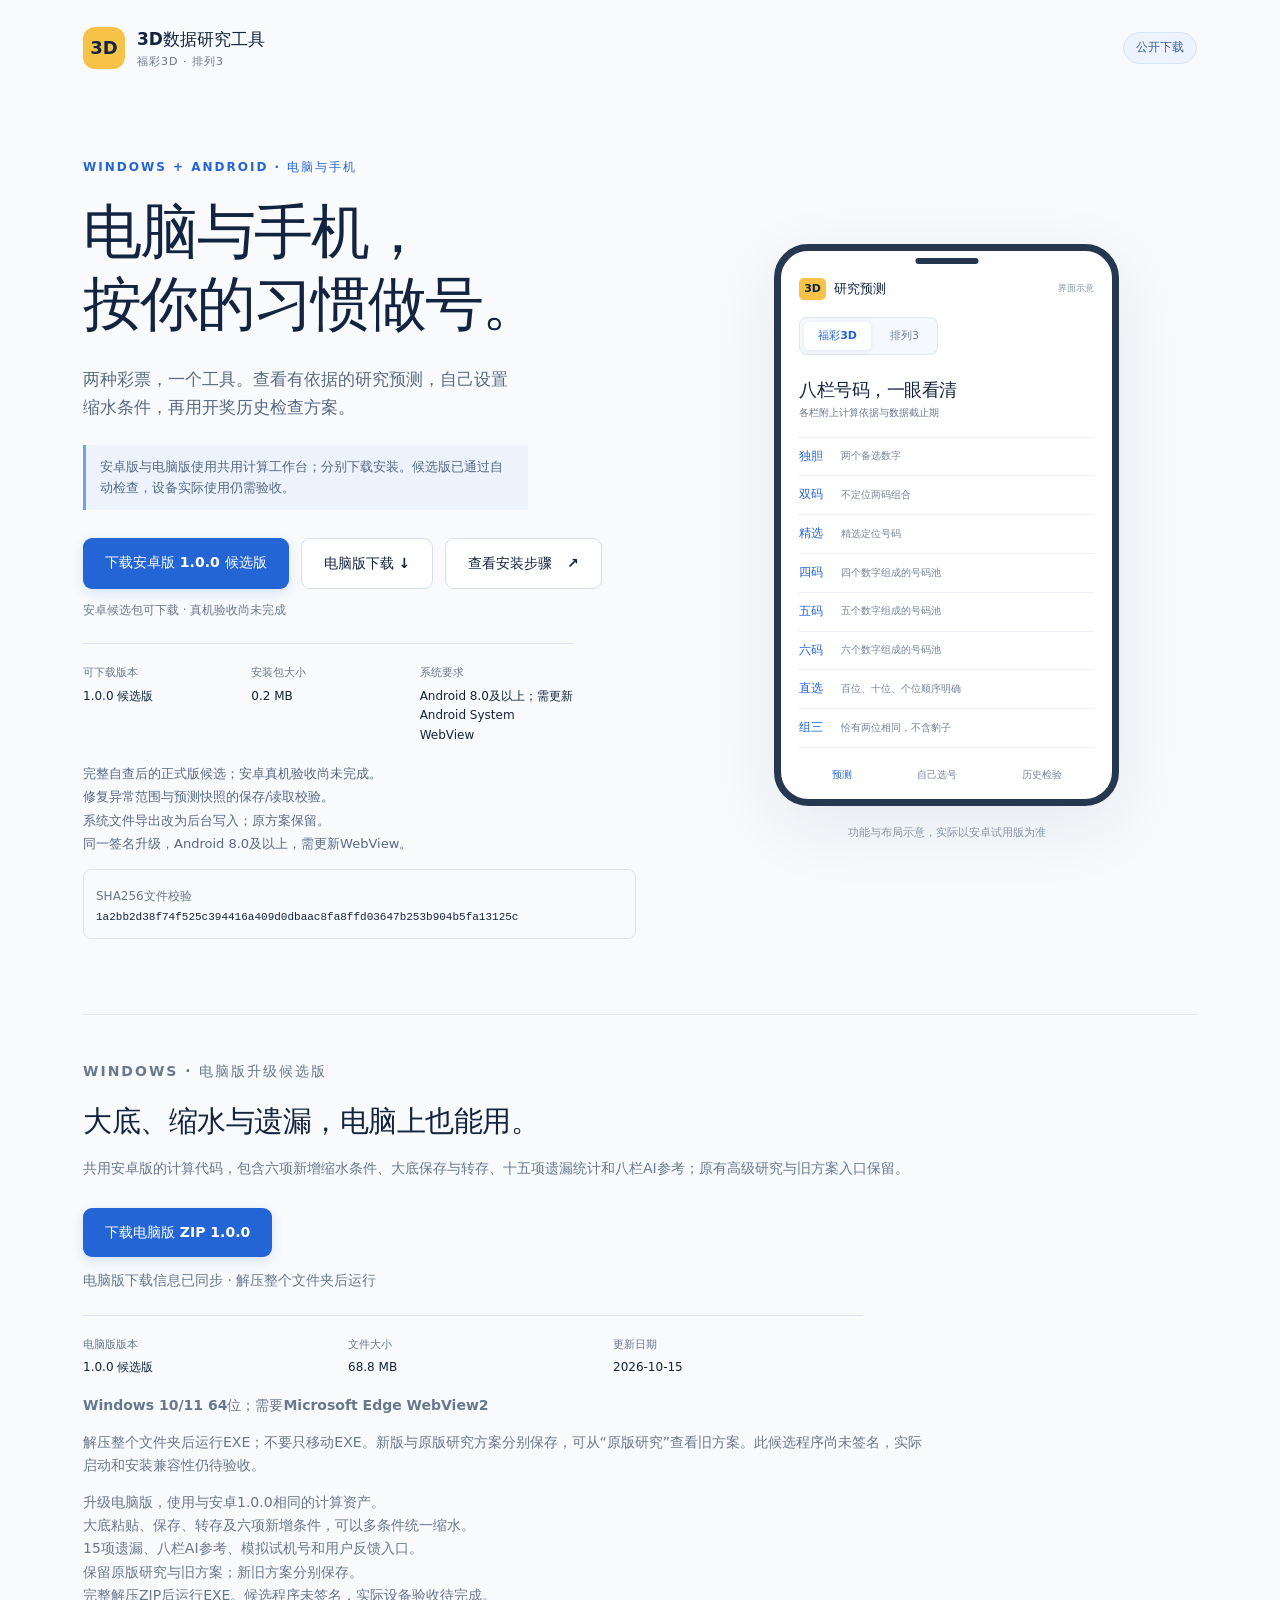
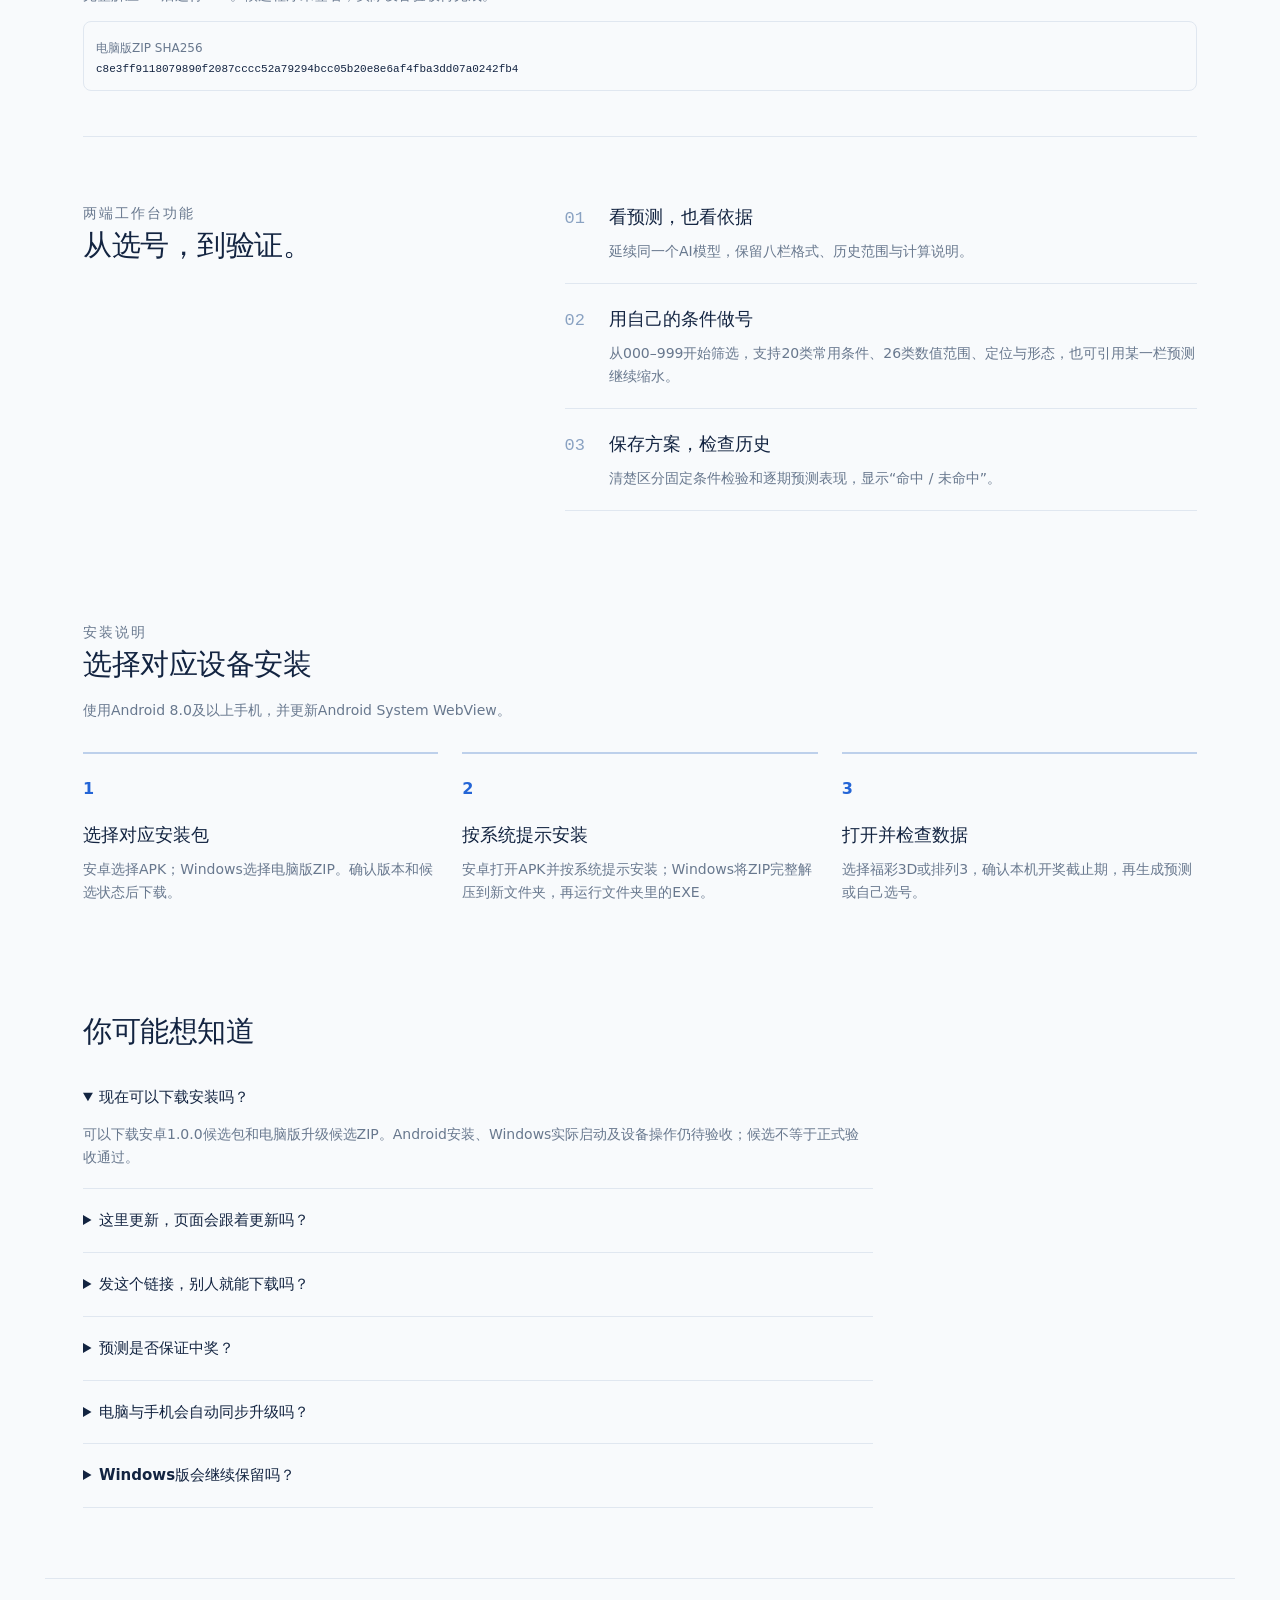
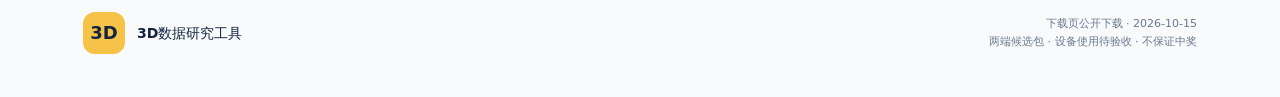
==== index.html @ 0a887617 "Publish upgraded Windows candidate alongside Android downloads" ====
<!doctype html>
<html lang="zh-CN"><head><meta charset="utf-8"><meta name="viewport" content="width=device-width,initial-scale=1"><meta name="theme-color" content="#f8fafc"><title>3D数据研究工具 · 电脑版与安卓版下载</title><meta name="description" content="福彩3D、排列3研究工具公开下载入口。提供电脑版ZIP和安卓APK候选包，版本与说明分别更新。"><link rel="stylesheet" href="style.css"><script src="download.js?v=20261015-dual1" defer></script></head>
<body><header class="top"><a class="brand" href="#"><span class="logo">3D</span><span>3D数据研究工具<small>福彩3D · 排列3</small></span></a><span class="preview">公开下载</span></header>
<main><section class="hero"><div class="hero-copy"><p class="eyebrow">WINDOWS + ANDROID · 电脑与手机</p><h1>电脑与手机，<br>按你的习惯做号。</h1><p class="lead">两种彩票，一个工具。查看有依据的研究预测，自己设置缩水条件，再用开奖历史检查方案。</p><p class="development">安卓版与电脑版使用共用计算工作台；分别下载安装。候选版已通过自动检查，设备实际使用仍需验收。</p><div class="actions"><a id="download" data-channel="candidate" class="primary" href="research3d-1.0.0.apk" download>下载安卓版 1.0.0 候选版</a><a class="secondary" href="#windows">电脑版下载 ↓</a><a href="#install" class="secondary">查看安装步骤 <span aria-hidden="true">↗</span></a></div><p class="live-status" id="release-status" role="status">安卓1.0.0候选包可直接下载；正在检查更新。</p><dl class="release"><div><dt>可下载版本</dt><dd id="version">1.0.0 候选版</dd></div><div><dt>安装包大小</dt><dd id="size">0.2 MB</dd></div><div><dt>系统要求</dt><dd id="requirement">Android 8.0及以上；需更新WebView</dd></div></dl><p id="release-notes" hidden></p><div class="checksum" id="checksum-wrap" hidden><span>SHA256文件校验</span><code id="checksum"></code></div></div>
<div class="visual"><div class="phone"><div class="phone-head"><span class="mini-logo">3D</span><strong>研究预测</strong><span class="phone-status">界面示意</span></div><div class="lotteries"><span class="active">福彩3D</span><span>排列3</span></div><h2>八栏号码，一眼看清</h2><p>各栏附上计算依据与数据截止期</p><div class="forecast"><div><b>独胆</b><span>两个备选数字</span></div><div><b>双码</b><span>不定位两码组合</span></div><div><b>精选</b><span>精选定位号码</span></div><div><b>四码</b><span>四个数字组成的号码池</span></div><div><b>五码</b><span>五个数字组成的号码池</span></div><div><b>六码</b><span>六个数字组成的号码池</span></div><div><b>直选</b><span>百位、十位、个位顺序明确</span></div><div><b>组三</b><span>恰有两位相同，不含豹子</span></div></div><div class="phone-bottom"><span>预测</span><span>自己选号</span><span>历史检验</span></div></div><p class="visual-note">功能与布局示意，实际以安卓试用版为准</p></div></section>
<section id="windows" class="windows-download"><p class="eyebrow">WINDOWS · 电脑版升级候选版</p><h2>大底、缩水与遗漏，电脑上也能用。</h2><p>共用安卓版的计算代码，包含六项新增缩水条件、大底保存与转存、十五项遗漏统计和八栏AI参考；原有高级研究与旧方案入口保留。</p><div class="actions"><a id="windows-download" class="primary" href="research3d-windows-1.0.0-candidate-20261015.zip" download>下载电脑版 ZIP 1.0.0</a></div><p id="windows-status" class="live-status">电脑版1.0.0升级候选包可直接下载；完整解压后运行。</p><dl class="release"><div><dt>电脑版版本</dt><dd id="windows-version">1.0.0 升级候选版</dd></div><div><dt>文件大小</dt><dd id="windows-size">68.8 MB</dd></div><div><dt>更新日期</dt><dd id="windows-date">2026-10-15</dd></div></dl><p id="windows-requirement">Windows 10/11 64位；需要Microsoft Edge WebView2。</p><p>解压整个文件夹后运行EXE；不要只移动EXE。新版与原版研究方案分别保存，可从“原版研究”查看旧方案。此候选程序尚未签名，实际启动和安装兼容性仍待验收。</p><p id="windows-notes" hidden></p><div id="windows-checksum-wrap" class="checksum" hidden><span>电脑版ZIP SHA256</span><code id="windows-checksum"></code></div></section><section class="scope"><div class="section-title"><p class="eyebrow">两端工作台功能</p><h2>从选号，到验证。</h2></div><ol class="feature-list"><li><span>01</span><div><h3>看预测，也看依据</h3><p>延续同一个AI模型，保留八栏格式、历史范围与计算说明。</p></div></li><li><span>02</span><div><h3>用自己的条件做号</h3><p>从000–999开始筛选，支持20类常用条件、26类数值范围、定位与形态，也可引用某一栏预测继续缩水。</p></div></li><li><span>03</span><div><h3>保存方案，检查历史</h3><p>清楚区分固定条件检验和逐期预测表现，显示“命中 / 未命中”。</p></div></li></ol></section>
<section class="install" id="install"><div class="section-title"><p class="eyebrow">安装说明</p><h2>选择对应设备安装</h2><p>使用Android 8.0及以上手机，并更新Android System WebView。</p></div><div class="steps"><article><span>1</span><h3>选择对应安装包</h3><p>安卓选择APK；Windows选择电脑版ZIP。确认版本和候选状态后下载。</p></article><article><span>2</span><h3>按系统提示安装</h3><p>安卓打开APK并按系统提示安装；Windows将ZIP完整解压到新文件夹，再运行文件夹里的EXE。</p></article><article><span>3</span><h3>打开并检查数据</h3><p>选择福彩3D或排列3，确认本机开奖截止期，再生成预测或自己选号。</p></article></div></section>
<section class="questions"><h2>你可能想知道</h2><details open><summary>现在可以下载安装吗？</summary><p>可以下载安卓1.0.0候选包和电脑版升级候选ZIP。Android安装、Windows实际启动及设备操作仍待验收；候选不等于正式验收通过。</p></details><details><summary>这里更新，页面会跟着更新吗？</summary><p>下载页读取同一份版本清单。发布对应平台的新包后，该平台版本、说明和下载入口一起更新；页面可见时约每30秒检查，回到页面时也会重查。未完成的构建不会当成新版发布。</p></details><details><summary>发这个链接，别人就能下载吗？</summary><p>下载页已开放公开访问，无需本站账号。把本页网址发给对方，对方可在电脑或安卓手机浏览器打开下载；下载入口会随新版发布更新。</p></details><details><summary>预测是否保证中奖？</summary><p>不保证。AI评分用于研究与排序，尚未证明稳定预测优势。历史命中率不代表未来中奖概率，命中表示符合本栏条件。</p></details><details><summary>电脑与手机会自动同步升级吗？</summary><p>工作台共用计算代码，但两端分别打包、显示版本与日期。网页约每30秒读取下载信息；已安装软件需要下载对应新包升级，不会自动替换程序。开奖数据由各端自行联网获取，个人方案不会跨设备自动同步。</p></details><details><summary>Windows版会继续保留吗？</summary><p>会。升级电脑版保留原版研究入口和原方案，新增共用工作台；新旧工作台方案分别保存。安卓与电脑之间暂不互导方案。</p></details></section>
</main><footer><div class="brand"><span class="logo">3D</span><span>3D数据研究工具</span></div><p>下载页公开下载 · 2026-10-15<br>两端候选包 · 设备使用待验收 · 不保证中奖</p></footer></body></html>
---- style.css ----
:root{font-family:"Microsoft YaHei",system-ui,-apple-system,"PingFang SC",sans-serif;color:#132441;background:#f8fafc;font-synthesis:none;line-height:1.65;--blue:#2465d6;--muted:#68788e;--line:#e0e7f0}*{box-sizing:border-box}body{margin:0}a{color:inherit;text-decoration:none}button{font:inherit}button:disabled{cursor:not-allowed}button:focus-visible,a:focus-visible,summary:focus-visible{outline:3px solid #8cb7ff;outline-offset:4px}.top,footer{max-width:1190px;margin:auto;padding:25px 38px;display:flex;align-items:center;justify-content:space-between}.brand{display:flex;align-items:center;gap:12px;font-weight:800;font-size:17px}.brand small{display:block;color:var(--muted);font-weight:400;font-size:11px;letter-spacing:1px}.logo{display:grid;place-items:center;width:42px;height:42px;background:#f6c348;border-radius:12px;font-size:18px;font-weight:800}.preview{font-size:12px;color:#376296;background:#edf3fc;border:1px solid #d8e4f7;padding:5px 12px;border-radius:30px}main{max-width:1190px;padding:0 38px;margin:auto}.hero{padding:62px 0 75px;display:grid;grid-template-columns:1.05fr .95fr;gap:60px;align-items:center}.eyebrow{color:var(--blue);letter-spacing:2px;font-size:12px;font-weight:750;margin:0 0 18px}h1{font-size:clamp(36px,4.6vw,61px);line-height:1.22;letter-spacing:-2px;margin:0 0 25px;font-weight:850}h2{font-size:29px;line-height:1.4;letter-spacing:-.5px;margin:0 0 15px}h3{font-size:18px;margin:0 0 8px}.lead{color:#586a84;max-width:440px;font-size:17px;margin:0 0 24px}.development{font-size:13px;color:#536985;background:#edf3fc;padding:11px 14px;border-left:3px solid #73a0e7;max-width:445px}.actions{display:flex;gap:12px;flex-wrap:wrap;margin-top:28px}.primary,.secondary{padding:13px 22px;border:0;border-radius:9px;font-size:14px;font-weight:650}.primary{background:var(--blue);color:white;box-shadow:0 4px 12px #2465d626}.primary:disabled{color:#56749e;background:#dfe9f8;box-shadow:none}.secondary{border:1px solid #d5dfed;background:white}.secondary span{margin-left:10px}.live-status{font-size:12px;color:var(--muted);margin:12px 0 23px}.release{display:grid;grid-template-columns:repeat(3,1fr);max-width:490px;gap:15px;border-top:1px solid var(--line);padding-top:20px}.release dt{color:var(--muted);font-size:11px}.release dd{font-size:12px;margin:4px 0 0}.visual{position:relative;text-align:center}.visual:before{content:"";position:absolute;width:340px;height:340px;border-radius:50%;background:#e9effa;top:65px;left:50%;transform:translateX(-50%);z-index:-1}.phone{width:min(345px,100%);margin:auto;background:white;border:7px solid #263750;border-radius:34px;padding:27px 18px 16px;box-shadow:0 20px 70px #1e3d6a15;text-align:left;position:relative}.phone:before{content:"";position:absolute;width:63px;height:6px;background:#263750;top:7px;left:50%;transform:translateX(-50%);border-radius:5px}.phone-head{display:flex;align-items:center;gap:8px;font-size:13px}.mini-logo{padding:2px 5px;background:#f6c348;border-radius:5px;font-size:11px;font-weight:800}.phone-status{font-size:9px;color:#8493a7;margin-left:auto}.lotteries{display:flex;gap:5px;margin:17px 0 22px;border:1px solid #dce5f2;border-radius:8px;width:max-content;padding:4px;background:#f5f8fd}.lotteries span{font-size:11px;padding:5px 14px;color:#6c7e97;border-radius:5px}.lotteries .active{background:white;color:var(--blue);font-weight:700;box-shadow:0 1px 5px #203e6b15}.phone h2{font-size:18px;margin-bottom:3px}.phone>p{font-size:10px;margin:0 0 15px;color:var(--muted)}.forecast{border-top:1px solid #edf1f7}.forecast>div{display:flex;gap:12px;padding:9px 0;border-bottom:1px solid #edf1f7;align-items:center}.forecast b{font-size:12px;min-width:30px;color:var(--blue)}.forecast span{font-size:10px;color:#73849a}.phone-bottom{display:flex;justify-content:space-around;font-size:10px;color:#73849a;padding-top:19px}.phone-bottom span:first-child{color:var(--blue);font-weight:700}.visual-note{font-size:11px;color:#8a98aa;margin-top:18px}.scope{border-top:1px solid var(--line);padding:65px 0;display:grid;grid-template-columns:.8fr 1.2fr;gap:60px}.feature-list{list-style:none;padding:0;margin:0}.feature-list li{display:flex;gap:24px;padding:20px 0;border-bottom:1px solid var(--line)}.feature-list li:first-child{padding-top:0}.feature-list li>span{font-family:monospace;color:#8aa2c2;font-size:17px;padding-top:3px}.feature-list p,.section-title>p,.steps p,.questions p{color:var(--muted);font-size:14px;margin:0}.install{padding:45px 0 75px}.steps{display:grid;grid-template-columns:repeat(3,1fr);gap:24px;margin-top:29px}.steps article{border-top:2px solid #bdd0eb;padding:22px 0}.steps article>span{display:block;color:var(--blue);font-weight:750;margin-bottom:18px}.questions{padding:10px 0 70px;max-width:790px}.questions details{padding:19px 0;border-bottom:1px solid var(--line)}.questions summary{font-size:15px;font-weight:600;cursor:pointer}.questions details p{padding-top:13px}.checksum{padding:12px;border:1px solid var(--line);border-radius:8px;margin-top:12px}.checksum span{font-size:12px;color:var(--muted)}.checksum code{display:block;font-size:11px;overflow-wrap:anywhere}footer{border-top:1px solid var(--line);padding-top:25px;padding-bottom:35px}footer .brand{font-size:14px}footer p{font-size:11px;color:var(--muted);text-align:right}@media(max-width:760px){.top,footer{padding:20px}.top .brand{font-size:14px}.logo{width:35px;height:35px;font-size:15px}main{padding:0 22px}.hero{padding:45px 0;grid-template-columns:1fr;gap:36px}h1{font-size:42px;letter-spacing:-1px}.lead{font-size:15px}.visual{margin-top:9px}.phone{width:315px}.scope{padding:45px 0;grid-template-columns:1fr;gap:24px}.eyebrow{font-size:11px;margin-bottom:10px}h2{font-size:25px}.steps{grid-template-columns:1fr;gap:6px}.steps article{display:grid;grid-template-columns:26px 1fr;column-gap:15px}.steps article>span{grid-row:1/3;margin:0}.steps p{grid-column:2}.steps h3{margin-bottom:5px}.install{padding-bottom:40px}.questions{padding-bottom:45px}footer .brand{font-size:11px}footer p{font-size:10px}}@media(prefers-reduced-motion:reduce){html{scroll-behavior:auto}}

#release-notes{white-space:pre-line;line-height:1.8;font-size:13px;color:#566988}

.windows-download{padding:45px 0;border-top:1px solid var(--line)}.windows-download>p{max-width:850px;color:var(--muted);font-size:14px}.windows-download .release{max-width:780px}#windows-notes{white-space:pre-line}#windows-requirement{font-weight:650}
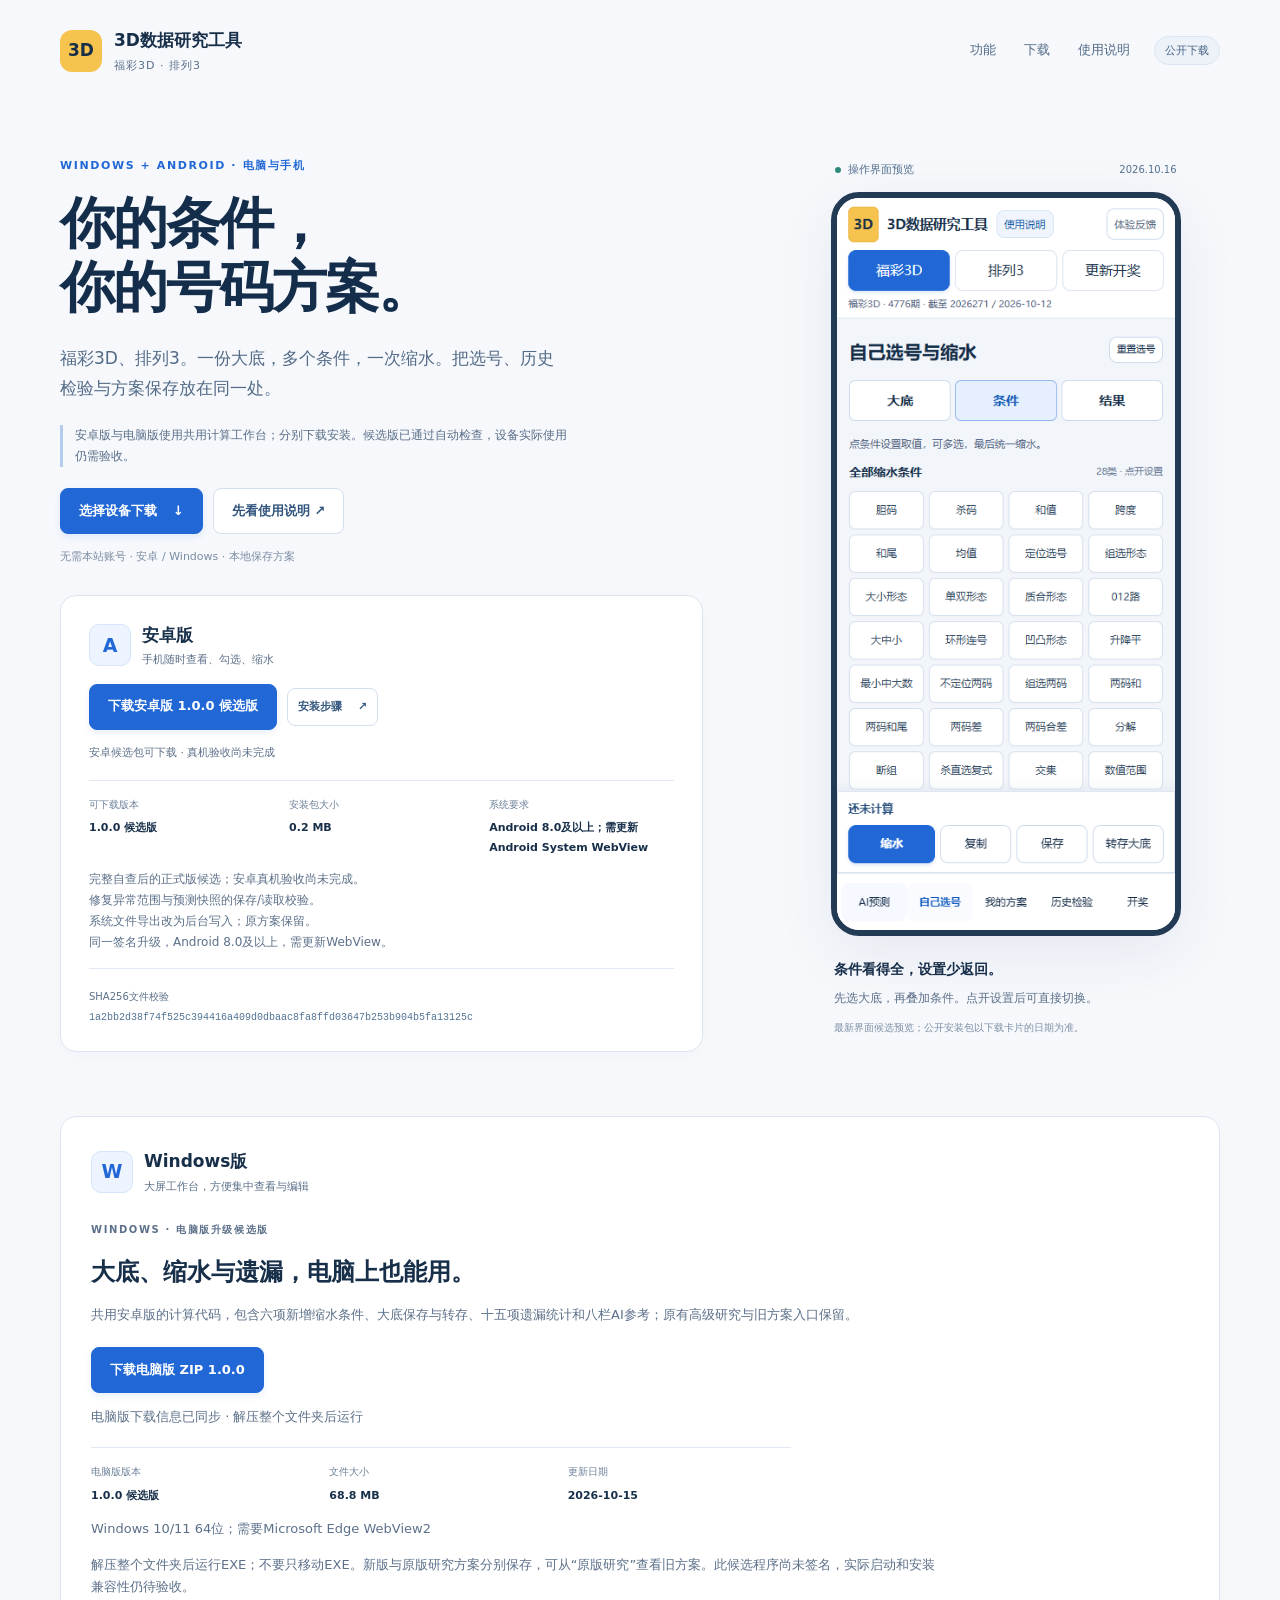
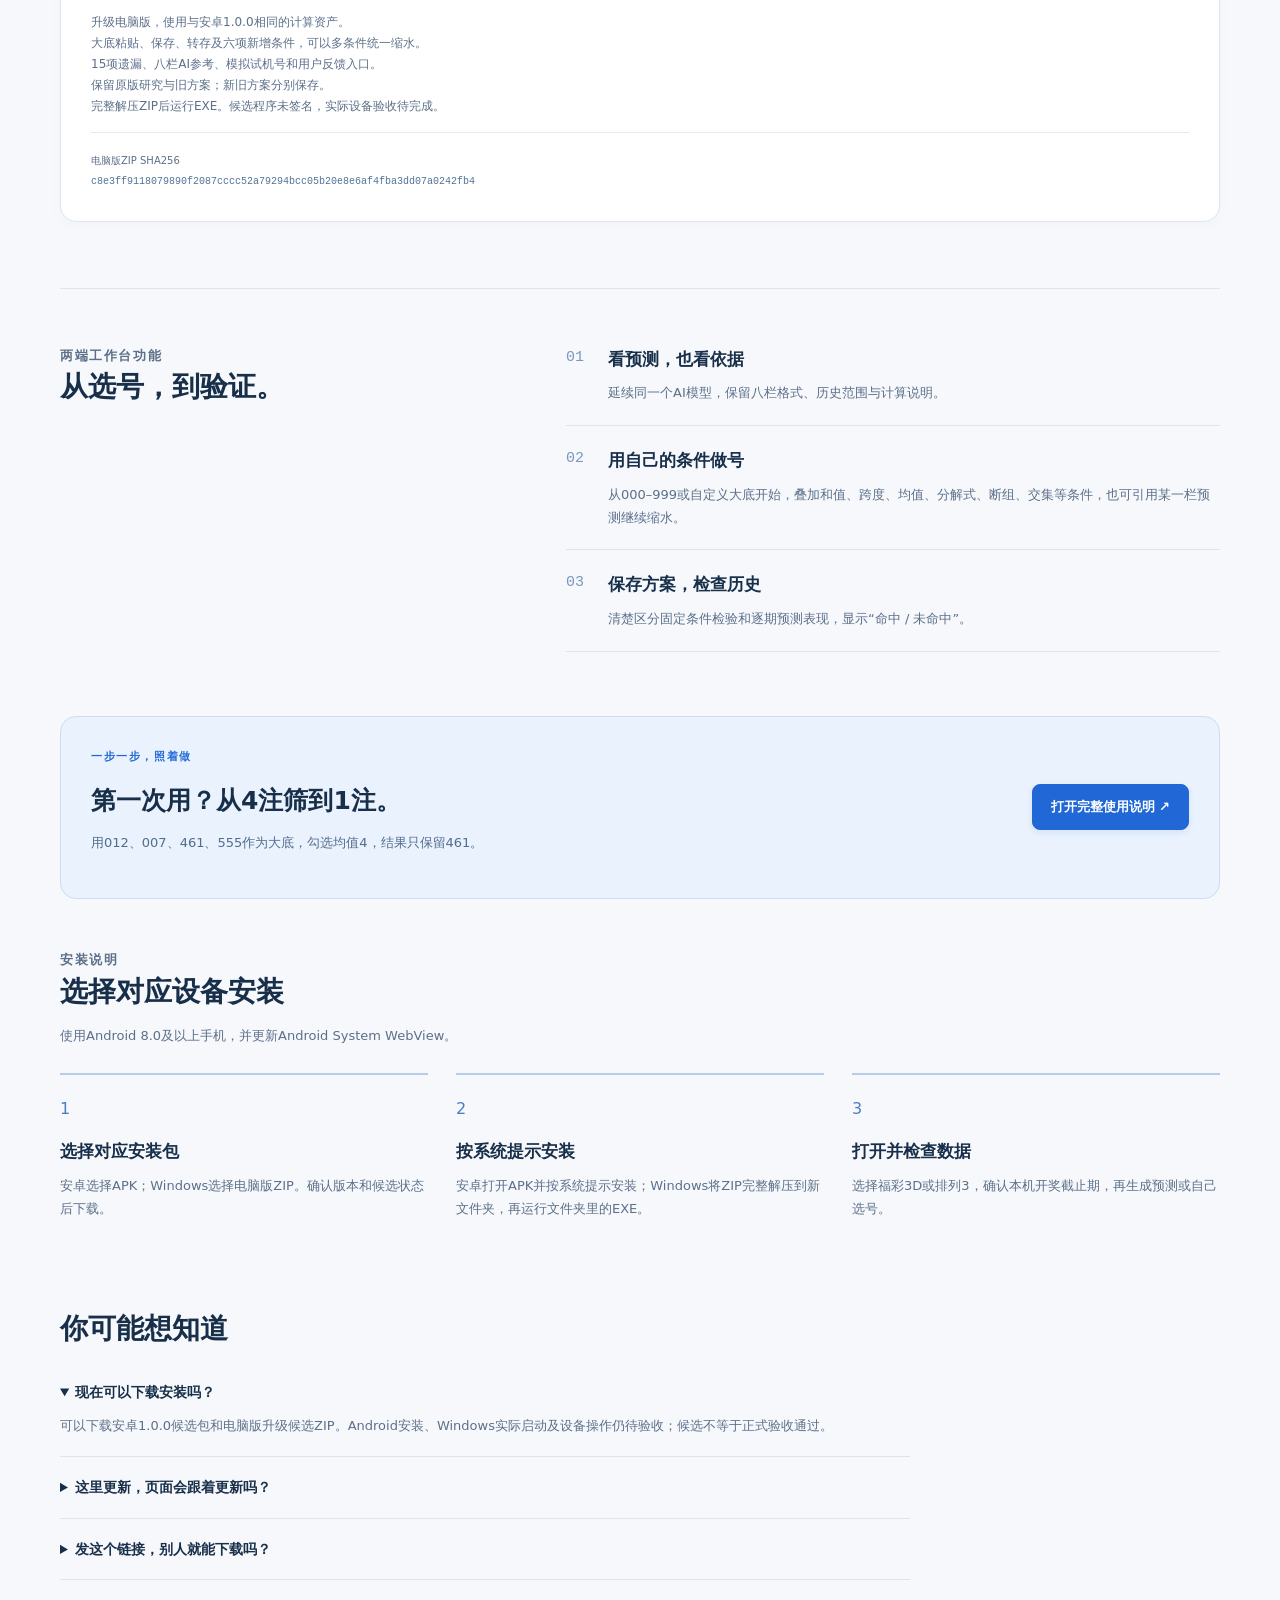
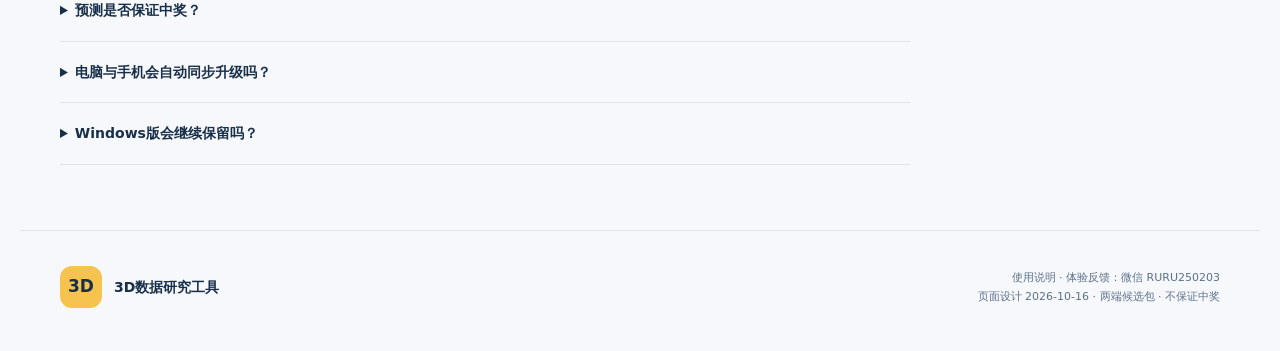
==== commit a7f084c1: "Redesign download page and add shared usage guide" ====
--- a/index.html
+++ b/index.html
@@ -1,9 +1,9 @@
 <!doctype html>
 <html lang="zh-CN"><head><meta charset="utf-8"><meta name="viewport" content="width=device-width,initial-scale=1"><meta name="theme-color" content="#f8fafc"><title>3D数据研究工具 · 电脑版与安卓版下载</title><meta name="description" content="福彩3D、排列3研究工具公开下载入口。提供电脑版ZIP和安卓APK候选包，版本与说明分别更新。"><link rel="stylesheet" href="style.css"><script src="download.js?v=20261015-dual1" defer></script></head>
-<body><header class="top"><a class="brand" href="#"><span class="logo">3D</span><span>3D数据研究工具<small>福彩3D · 排列3</small></span></a><span class="preview">公开下载</span></header>
-<main><section class="hero"><div class="hero-copy"><p class="eyebrow">WINDOWS + ANDROID · 电脑与手机</p><h1>电脑与手机，<br>按你的习惯做号。</h1><p class="lead">两种彩票，一个工具。查看有依据的研究预测，自己设置缩水条件，再用开奖历史检查方案。</p><p class="development">安卓版与电脑版使用共用计算工作台；分别下载安装。候选版已通过自动检查，设备实际使用仍需验收。</p><div class="actions"><a id="download" data-channel="candidate" class="primary" href="research3d-1.0.0.apk" download>下载安卓版 1.0.0 候选版</a><a class="secondary" href="#windows">电脑版下载 ↓</a><a href="#install" class="secondary">查看安装步骤 <span aria-hidden="true">↗</span></a></div><p class="live-status" id="release-status" role="status">安卓1.0.0候选包可直接下载；正在检查更新。</p><dl class="release"><div><dt>可下载版本</dt><dd id="version">1.0.0 候选版</dd></div><div><dt>安装包大小</dt><dd id="size">0.2 MB</dd></div><div><dt>系统要求</dt><dd id="requirement">Android 8.0及以上；需更新WebView</dd></div></dl><p id="release-notes" hidden></p><div class="checksum" id="checksum-wrap" hidden><span>SHA256文件校验</span><code id="checksum"></code></div></div>
-<div class="visual"><div class="phone"><div class="phone-head"><span class="mini-logo">3D</span><strong>研究预测</strong><span class="phone-status">界面示意</span></div><div class="lotteries"><span class="active">福彩3D</span><span>排列3</span></div><h2>八栏号码，一眼看清</h2><p>各栏附上计算依据与数据截止期</p><div class="forecast"><div><b>独胆</b><span>两个备选数字</span></div><div><b>双码</b><span>不定位两码组合</span></div><div><b>精选</b><span>精选定位号码</span></div><div><b>四码</b><span>四个数字组成的号码池</span></div><div><b>五码</b><span>五个数字组成的号码池</span></div><div><b>六码</b><span>六个数字组成的号码池</span></div><div><b>直选</b><span>百位、十位、个位顺序明确</span></div><div><b>组三</b><span>恰有两位相同，不含豹子</span></div></div><div class="phone-bottom"><span>预测</span><span>自己选号</span><span>历史检验</span></div></div><p class="visual-note">功能与布局示意，实际以安卓试用版为准</p></div></section>
-<section id="windows" class="windows-download"><p class="eyebrow">WINDOWS · 电脑版升级候选版</p><h2>大底、缩水与遗漏，电脑上也能用。</h2><p>共用安卓版的计算代码，包含六项新增缩水条件、大底保存与转存、十五项遗漏统计和八栏AI参考；原有高级研究与旧方案入口保留。</p><div class="actions"><a id="windows-download" class="primary" href="research3d-windows-1.0.0-candidate-20261015.zip" download>下载电脑版 ZIP 1.0.0</a></div><p id="windows-status" class="live-status">电脑版1.0.0升级候选包可直接下载；完整解压后运行。</p><dl class="release"><div><dt>电脑版版本</dt><dd id="windows-version">1.0.0 升级候选版</dd></div><div><dt>文件大小</dt><dd id="windows-size">68.8 MB</dd></div><div><dt>更新日期</dt><dd id="windows-date">2026-10-15</dd></div></dl><p id="windows-requirement">Windows 10/11 64位；需要Microsoft Edge WebView2。</p><p>解压整个文件夹后运行EXE；不要只移动EXE。新版与原版研究方案分别保存，可从“原版研究”查看旧方案。此候选程序尚未签名，实际启动和安装兼容性仍待验收。</p><p id="windows-notes" hidden></p><div id="windows-checksum-wrap" class="checksum" hidden><span>电脑版ZIP SHA256</span><code id="windows-checksum"></code></div></section><section class="scope"><div class="section-title"><p class="eyebrow">两端工作台功能</p><h2>从选号，到验证。</h2></div><ol class="feature-list"><li><span>01</span><div><h3>看预测，也看依据</h3><p>延续同一个AI模型，保留八栏格式、历史范围与计算说明。</p></div></li><li><span>02</span><div><h3>用自己的条件做号</h3><p>从000–999开始筛选，支持20类常用条件、26类数值范围、定位与形态，也可引用某一栏预测继续缩水。</p></div></li><li><span>03</span><div><h3>保存方案，检查历史</h3><p>清楚区分固定条件检验和逐期预测表现，显示“命中 / 未命中”。</p></div></li></ol></section>
-<section class="install" id="install"><div class="section-title"><p class="eyebrow">安装说明</p><h2>选择对应设备安装</h2><p>使用Android 8.0及以上手机，并更新Android System WebView。</p></div><div class="steps"><article><span>1</span><h3>选择对应安装包</h3><p>安卓选择APK；Windows选择电脑版ZIP。确认版本和候选状态后下载。</p></article><article><span>2</span><h3>按系统提示安装</h3><p>安卓打开APK并按系统提示安装；Windows将ZIP完整解压到新文件夹，再运行文件夹里的EXE。</p></article><article><span>3</span><h3>打开并检查数据</h3><p>选择福彩3D或排列3，确认本机开奖截止期，再生成预测或自己选号。</p></article></div></section>
-<section class="questions"><h2>你可能想知道</h2><details open><summary>现在可以下载安装吗？</summary><p>可以下载安卓1.0.0候选包和电脑版升级候选ZIP。Android安装、Windows实际启动及设备操作仍待验收；候选不等于正式验收通过。</p></details><details><summary>这里更新，页面会跟着更新吗？</summary><p>下载页读取同一份版本清单。发布对应平台的新包后，该平台版本、说明和下载入口一起更新；页面可见时约每30秒检查，回到页面时也会重查。未完成的构建不会当成新版发布。</p></details><details><summary>发这个链接，别人就能下载吗？</summary><p>下载页已开放公开访问，无需本站账号。把本页网址发给对方，对方可在电脑或安卓手机浏览器打开下载；下载入口会随新版发布更新。</p></details><details><summary>预测是否保证中奖？</summary><p>不保证。AI评分用于研究与排序，尚未证明稳定预测优势。历史命中率不代表未来中奖概率，命中表示符合本栏条件。</p></details><details><summary>电脑与手机会自动同步升级吗？</summary><p>工作台共用计算代码，但两端分别打包、显示版本与日期。网页约每30秒读取下载信息；已安装软件需要下载对应新包升级，不会自动替换程序。开奖数据由各端自行联网获取，个人方案不会跨设备自动同步。</p></details><details><summary>Windows版会继续保留吗？</summary><p>会。升级电脑版保留原版研究入口和原方案，新增共用工作台；新旧工作台方案分别保存。安卓与电脑之间暂不互导方案。</p></details></section>
-</main><footer><div class="brand"><span class="logo">3D</span><span>3D数据研究工具</span></div><p>下载页公开下载 · 2026-10-15<br>两端候选包 · 设备使用待验收 · 不保证中奖</p></footer></body></html>
+<body><header class="top"><a class="brand" href="#"><span class="logo">3D</span><span>3D数据研究工具<small>福彩3D · 排列3</small></span></a><nav class="top-nav" aria-label="网站导航"><a href="#features">功能</a><a href="#downloads">下载</a><a href="usage_guide.html">使用说明</a></nav><span class="preview">公开下载</span></header>
+<main><section class="hero"><div class="hero-copy"><p class="eyebrow">WINDOWS + ANDROID · 电脑与手机</p><h1>你的条件，<br>你的号码方案。</h1><p class="lead">福彩3D、排列3。一份大底，多个条件，一次缩水。把选号、历史检验与方案保存放在同一处。</p><p class="development">安卓版与电脑版使用共用计算工作台；分别下载安装。候选版已通过自动检查，设备实际使用仍需验收。</p><div class="actions"><a class="primary hero-cta" href="#downloads">选择设备下载 <span aria-hidden="true">↓</span></a><a class="secondary" href="usage_guide.html">先看使用说明 ↗</a></div><p class="hero-tip">无需本站账号 · 安卓 / Windows · 本地保存方案</p><div class="android-card" id="downloads"><div class="platform-label"><span class="platform-symbol">A</span><div><strong>安卓版</strong><small>手机随时查看、勾选、缩水</small></div></div><div class="actions"><a id="download" data-channel="candidate" class="primary" href="research3d-1.0.0.apk" download>下载安卓版 1.0.0 候选版</a><a class="secondary" href="#windows">电脑版下载 ↓</a><a href="#install" class="secondary">安装步骤 <span aria-hidden="true">↗</span></a></div><p class="live-status" id="release-status" role="status">安卓1.0.0候选包可直接下载；正在检查更新。</p><dl class="release"><div><dt>可下载版本</dt><dd id="version">1.0.0 候选版</dd></div><div><dt>安装包大小</dt><dd id="size">0.2 MB</dd></div><div><dt>系统要求</dt><dd id="requirement">Android 8.0及以上；需更新WebView</dd></div></dl><p id="release-notes" hidden></p><div class="checksum" id="checksum-wrap" hidden><span>SHA256文件校验</span><code id="checksum"></code></div></div></div>
+<div class="visual"><div class="visual-heading"><span class="live-dot"></span>操作界面预览<span>2026.10.16</span></div><div class="app-shot"><img src="workspace-preview.png" alt="手机候选界面：全部28类缩水条件在一张网格中排列，下方统一缩水" width="390" height="844"></div><div class="visual-caption"><strong>条件看得全，设置少返回。</strong><p>先选大底，再叠加条件。点开设置后可直接切换。</p></div><p class="visual-note">最新界面候选预览；公开安装包以下载卡片的日期为准。</p></div></section>
+<section id="windows" class="windows-download"><div class="platform-label"><span class="platform-symbol">W</span><div><strong>Windows版</strong><small>大屏工作台，方便集中查看与编辑</small></div></div><p class="eyebrow">WINDOWS · 电脑版升级候选版</p><h2>大底、缩水与遗漏，电脑上也能用。</h2><p>共用安卓版的计算代码，包含六项新增缩水条件、大底保存与转存、十五项遗漏统计和八栏AI参考；原有高级研究与旧方案入口保留。</p><div class="actions"><a id="windows-download" class="primary" href="research3d-windows-1.0.0-candidate-20261015.zip" download>下载电脑版 ZIP 1.0.0</a></div><p id="windows-status" class="live-status">电脑版1.0.0升级候选包可直接下载；完整解压后运行。</p><dl class="release"><div><dt>电脑版版本</dt><dd id="windows-version">1.0.0 升级候选版</dd></div><div><dt>文件大小</dt><dd id="windows-size">68.8 MB</dd></div><div><dt>更新日期</dt><dd id="windows-date">2026-10-15</dd></div></dl><p id="windows-requirement">Windows 10/11 64位；需要Microsoft Edge WebView2。</p><p>解压整个文件夹后运行EXE；不要只移动EXE。新版与原版研究方案分别保存，可从“原版研究”查看旧方案。此候选程序尚未签名，实际启动和安装兼容性仍待验收。</p><p id="windows-notes" hidden></p><div id="windows-checksum-wrap" class="checksum" hidden><span>电脑版ZIP SHA256</span><code id="windows-checksum"></code></div></section><section class="scope" id="features"><div class="section-title"><p class="eyebrow">两端工作台功能</p><h2>从选号，到验证。</h2></div><ol class="feature-list"><li><span>01</span><div><h3>看预测，也看依据</h3><p>延续同一个AI模型，保留八栏格式、历史范围与计算说明。</p></div></li><li><span>02</span><div><h3>用自己的条件做号</h3><p>从000–999或自定义大底开始，叠加和值、跨度、均值、分解式、断组、交集等条件，也可引用某一栏预测继续缩水。</p></div></li><li><span>03</span><div><h3>保存方案，检查历史</h3><p>清楚区分固定条件检验和逐期预测表现，显示“命中 / 未命中”。</p></div></li></ol></section>
+<section class="guide-banner"><div><p class="eyebrow">一步一步，照着做</p><h2>第一次用？从4注筛到1注。</h2><p>用012、007、461、555作为大底，勾选均值4，结果只保留461。</p></div><a class="primary" href="usage_guide.html#guide-example">打开完整使用说明 ↗</a></section><section class="install" id="install"><div class="section-title"><p class="eyebrow">安装说明</p><h2>选择对应设备安装</h2><p>使用Android 8.0及以上手机，并更新Android System WebView。</p></div><div class="steps"><article><span>1</span><h3>选择对应安装包</h3><p>安卓选择APK；Windows选择电脑版ZIP。确认版本和候选状态后下载。</p></article><article><span>2</span><h3>按系统提示安装</h3><p>安卓打开APK并按系统提示安装；Windows将ZIP完整解压到新文件夹，再运行文件夹里的EXE。</p></article><article><span>3</span><h3>打开并检查数据</h3><p>选择福彩3D或排列3，确认本机开奖截止期，再生成预测或自己选号。</p></article></div></section>
+<section class="questions" id="faq"><h2>你可能想知道</h2><details open><summary>现在可以下载安装吗？</summary><p>可以下载安卓1.0.0候选包和电脑版升级候选ZIP。Android安装、Windows实际启动及设备操作仍待验收；候选不等于正式验收通过。</p></details><details><summary>这里更新，页面会跟着更新吗？</summary><p>下载页读取同一份版本清单。发布对应平台的新包后，该平台版本、说明和下载入口一起更新；页面可见时约每30秒检查，回到页面时也会重查。未完成的构建不会当成新版发布。</p></details><details><summary>发这个链接，别人就能下载吗？</summary><p>下载页已开放公开访问，无需本站账号。把本页网址发给对方，对方可在电脑或安卓手机浏览器打开下载；下载入口会随新版发布更新。</p></details><details><summary>预测是否保证中奖？</summary><p>不保证。AI评分用于研究与排序，尚未证明稳定预测优势。历史命中率不代表未来中奖概率，命中表示符合本栏条件。</p></details><details><summary>电脑与手机会自动同步升级吗？</summary><p>工作台共用计算代码，但两端分别打包、显示版本与日期。网页约每30秒读取下载信息；已安装软件需要下载对应新包升级，不会自动替换程序。开奖数据由各端自行联网获取，个人方案不会跨设备自动同步。</p></details><details><summary>Windows版会继续保留吗？</summary><p>会。升级电脑版保留原版研究入口和原方案，新增共用工作台；新旧工作台方案分别保存。安卓与电脑之间暂不互导方案。</p></details></section>
+</main><footer><div class="brand"><span class="logo">3D</span><span>3D数据研究工具</span></div><p><a href="usage_guide.html">使用说明</a> · 体验反馈：微信 RURU250203<br>页面设计 2026-10-16 · 两端候选包 · 不保证中奖</p></footer></body></html>
--- a/style.css
+++ b/style.css
@@ -1,5 +1 @@
-:root{font-family:"Microsoft YaHei",system-ui,-apple-system,"PingFang SC",sans-serif;color:#132441;background:#f8fafc;font-synthesis:none;line-height:1.65;--blue:#2465d6;--muted:#68788e;--line:#e0e7f0}*{box-sizing:border-box}body{margin:0}a{color:inherit;text-decoration:none}button{font:inherit}button:disabled{cursor:not-allowed}button:focus-visible,a:focus-visible,summary:focus-visible{outline:3px solid #8cb7ff;outline-offset:4px}.top,footer{max-width:1190px;margin:auto;padding:25px 38px;display:flex;align-items:center;justify-content:space-between}.brand{display:flex;align-items:center;gap:12px;font-weight:800;font-size:17px}.brand small{display:block;color:var(--muted);font-weight:400;font-size:11px;letter-spacing:1px}.logo{display:grid;place-items:center;width:42px;height:42px;background:#f6c348;border-radius:12px;font-size:18px;font-weight:800}.preview{font-size:12px;color:#376296;background:#edf3fc;border:1px solid #d8e4f7;padding:5px 12px;border-radius:30px}main{max-width:1190px;padding:0 38px;margin:auto}.hero{padding:62px 0 75px;display:grid;grid-template-columns:1.05fr .95fr;gap:60px;align-items:center}.eyebrow{color:var(--blue);letter-spacing:2px;font-size:12px;font-weight:750;margin:0 0 18px}h1{font-size:clamp(36px,4.6vw,61px);line-height:1.22;letter-spacing:-2px;margin:0 0 25px;font-weight:850}h2{font-size:29px;line-height:1.4;letter-spacing:-.5px;margin:0 0 15px}h3{font-size:18px;margin:0 0 8px}.lead{color:#586a84;max-width:440px;font-size:17px;margin:0 0 24px}.development{font-size:13px;color:#536985;background:#edf3fc;padding:11px 14px;border-left:3px solid #73a0e7;max-width:445px}.actions{display:flex;gap:12px;flex-wrap:wrap;margin-top:28px}.primary,.secondary{padding:13px 22px;border:0;border-radius:9px;font-size:14px;font-weight:650}.primary{background:var(--blue);color:white;box-shadow:0 4px 12px #2465d626}.primary:disabled{color:#56749e;background:#dfe9f8;box-shadow:none}.secondary{border:1px solid #d5dfed;background:white}.secondary span{margin-left:10px}.live-status{font-size:12px;color:var(--muted);margin:12px 0 23px}.release{display:grid;grid-template-columns:repeat(3,1fr);max-width:490px;gap:15px;border-top:1px solid var(--line);padding-top:20px}.release dt{color:var(--muted);font-size:11px}.release dd{font-size:12px;margin:4px 0 0}.visual{position:relative;text-align:center}.visual:before{content:"";position:absolute;width:340px;height:340px;border-radius:50%;background:#e9effa;top:65px;left:50%;transform:translateX(-50%);z-index:-1}.phone{width:min(345px,100%);margin:auto;background:white;border:7px solid #263750;border-radius:34px;padding:27px 18px 16px;box-shadow:0 20px 70px #1e3d6a15;text-align:left;position:relative}.phone:before{content:"";position:absolute;width:63px;height:6px;background:#263750;top:7px;left:50%;transform:translateX(-50%);border-radius:5px}.phone-head{display:flex;align-items:center;gap:8px;font-size:13px}.mini-logo{padding:2px 5px;background:#f6c348;border-radius:5px;font-size:11px;font-weight:800}.phone-status{font-size:9px;color:#8493a7;margin-left:auto}.lotteries{display:flex;gap:5px;margin:17px 0 22px;border:1px solid #dce5f2;border-radius:8px;width:max-content;padding:4px;background:#f5f8fd}.lotteries span{font-size:11px;padding:5px 14px;color:#6c7e97;border-radius:5px}.lotteries .active{background:white;color:var(--blue);font-weight:700;box-shadow:0 1px 5px #203e6b15}.phone h2{font-size:18px;margin-bottom:3px}.phone>p{font-size:10px;margin:0 0 15px;color:var(--muted)}.forecast{border-top:1px solid #edf1f7}.forecast>div{display:flex;gap:12px;padding:9px 0;border-bottom:1px solid #edf1f7;align-items:center}.forecast b{font-size:12px;min-width:30px;color:var(--blue)}.forecast span{font-size:10px;color:#73849a}.phone-bottom{display:flex;justify-content:space-around;font-size:10px;color:#73849a;padding-top:19px}.phone-bottom span:first-child{color:var(--blue);font-weight:700}.visual-note{font-size:11px;color:#8a98aa;margin-top:18px}.scope{border-top:1px solid var(--line);padding:65px 0;display:grid;grid-template-columns:.8fr 1.2fr;gap:60px}.feature-list{list-style:none;padding:0;margin:0}.feature-list li{display:flex;gap:24px;padding:20px 0;border-bottom:1px solid var(--line)}.feature-list li:first-child{padding-top:0}.feature-list li>span{font-family:monospace;color:#8aa2c2;font-size:17px;padding-top:3px}.feature-list p,.section-title>p,.steps p,.questions p{color:var(--muted);font-size:14px;margin:0}.install{padding:45px 0 75px}.steps{display:grid;grid-template-columns:repeat(3,1fr);gap:24px;margin-top:29px}.steps article{border-top:2px solid #bdd0eb;padding:22px 0}.steps article>span{display:block;color:var(--blue);font-weight:750;margin-bottom:18px}.questions{padding:10px 0 70px;max-width:790px}.questions details{padding:19px 0;border-bottom:1px solid var(--line)}.questions summary{font-size:15px;font-weight:600;cursor:pointer}.questions details p{padding-top:13px}.checksum{padding:12px;border:1px solid var(--line);border-radius:8px;margin-top:12px}.checksum span{font-size:12px;color:var(--muted)}.checksum code{display:block;font-size:11px;overflow-wrap:anywhere}footer{border-top:1px solid var(--line);padding-top:25px;padding-bottom:35px}footer .brand{font-size:14px}footer p{font-size:11px;color:var(--muted);text-align:right}@media(max-width:760px){.top,footer{padding:20px}.top .brand{font-size:14px}.logo{width:35px;height:35px;font-size:15px}main{padding:0 22px}.hero{padding:45px 0;grid-template-columns:1fr;gap:36px}h1{font-size:42px;letter-spacing:-1px}.lead{font-size:15px}.visual{margin-top:9px}.phone{width:315px}.scope{padding:45px 0;grid-template-columns:1fr;gap:24px}.eyebrow{font-size:11px;margin-bottom:10px}h2{font-size:25px}.steps{grid-template-columns:1fr;gap:6px}.steps article{display:grid;grid-template-columns:26px 1fr;column-gap:15px}.steps article>span{grid-row:1/3;margin:0}.steps p{grid-column:2}.steps h3{margin-bottom:5px}.install{padding-bottom:40px}.questions{padding-bottom:45px}footer .brand{font-size:11px}footer p{font-size:10px}}@media(prefers-reduced-motion:reduce){html{scroll-behavior:auto}}
-
-#release-notes{white-space:pre-line;line-height:1.8;font-size:13px;color:#566988}
-
-.windows-download{padding:45px 0;border-top:1px solid var(--line)}.windows-download>p{max-width:850px;color:var(--muted);font-size:14px}.windows-download .release{max-width:780px}#windows-notes{white-space:pre-line}#windows-requirement{font-weight:650}
+:root{font:16px/1.75 system-ui,-apple-system,"Microsoft YaHei",sans-serif;color:#182f4a;background:#f6f8fc;--blue:#2168d6;--muted:#5c7089;--line:#dce5ef}*{box-sizing:border-box}html{scroll-padding-top:30px}body{margin:0}a{color:inherit;text-decoration:none}a:focus-visible,summary:focus-visible{outline:3px solid #8eb7f1;outline-offset:4px}.top,footer{max-width:1240px;margin:auto;padding:26px 40px;display:flex;align-items:center;justify-content:space-between;gap:24px}.brand{display:flex;align-items:center;gap:12px;font-weight:800;font-size:17px;white-space:nowrap}.brand small{display:block;font-size:11px;color:var(--muted);font-weight:400;letter-spacing:1px}.logo{display:grid;place-items:center;width:42px;height:42px;background:#f5c34e;border-radius:12px;font-size:17px;font-weight:800}.top-nav{display:flex;gap:28px;margin-left:auto;font-size:13px;color:#526b87}.preview{font-size:11px;color:#446384;background:#edf2f9;border:1px solid #dce6f3;padding:4px 10px;border-radius:20px;white-space:nowrap}main{max-width:1240px;padding:0 40px;margin:auto}.hero{display:grid;grid-template-columns:1.2fr .8fr;gap:88px;padding:55px 0 64px;align-items:start}.eyebrow{color:var(--blue);font-size:11px;font-weight:750;letter-spacing:1.6px;margin:0 0 17px}h1{font-size:clamp(40px,4.3vw,62px);line-height:1.16;letter-spacing:-2px;margin:0 0 24px;font-weight:850;color:#132d4b}h2{font-size:28px;line-height:1.4;margin:0 0 14px}h3{font-size:17px;margin:0 0 8px}.lead{font-size:17px;color:#536b87;margin:0 0 22px;max-width:510px}.development{font-size:12px;color:#596e87;max-width:510px;border-left:3px solid #b4cceb;padding-left:12px}.actions{display:flex;gap:10px;flex-wrap:wrap;margin:21px 0 0;align-items:center}.primary,.secondary{display:inline-flex;align-items:center;justify-content:center;gap:16px;min-height:46px;padding:10px 18px;font-size:13px;font-weight:700;border-radius:8px;border:1px solid #d4e0ee;line-height:1.6;text-align:center}.primary{background:var(--blue);color:#fff;border-color:var(--blue);box-shadow:0 3px 6px #2168d61a}.primary:hover{background:#1858ba}.secondary{background:#fff;color:#31557c}.hero-tip{font-size:11px;color:#7b8ca2;margin:13px 0 28px}.android-card,.windows-download{background:#fff;border:1px solid var(--line);border-radius:16px;padding:25px 28px;box-shadow:0 4px 18px #15366005}.platform-label{display:flex;align-items:center;gap:11px;margin-bottom:14px}.platform-symbol{display:grid;place-items:center;background:#edf4ff;color:var(--blue);border:1px solid #d6e5fa;border-radius:10px;width:42px;height:42px;font-weight:800;font-size:19px}.platform-label strong{font-size:17px;display:block}.platform-label small{font-size:11px;color:var(--muted);display:block}.android-card>.actions{margin-top:12px}.android-card>.actions .secondary{font-size:11px;min-height:38px;padding:7px 10px}.android-card>.actions a[href="#windows"]{display:none}.live-status{font-size:11px;color:var(--muted);margin:13px 0}.release{display:grid;grid-template-columns:repeat(3,minmax(0,1fr));gap:15px;border-top:1px solid #e2e9f2;padding-top:15px;margin:18px 0 0}.release dt{font-size:10px;color:#6c8098}.release dd{margin:5px 0 0;font-size:11px;font-weight:600;overflow-wrap:anywhere}.checksum{border-top:1px solid #e3eaf3;padding-top:12px;margin-top:15px}.checksum span{font-size:10px;color:var(--muted)}.checksum code{display:block;font-size:10px;overflow-wrap:anywhere;color:#527395}#release-notes,#windows-notes{white-space:pre-line;font-size:12px;color:var(--muted)}.visual{max-width:350px;margin:4px auto 0;width:100%}.visual-heading{display:flex;align-items:center;gap:7px;font-size:11px;color:#54708e;padding:0 4px 13px}.visual-heading>span:last-child{margin-left:auto;font-size:10px}.live-dot{width:6px;height:6px;border-radius:50%;background:#2d8b7a}.app-shot{border:6px solid #233a55;border-radius:28px;background:#fff;overflow:hidden;box-shadow:0 18px 60px #18395f14}.app-shot img{display:block;width:100%;height:auto}.visual-caption{margin:19px 3px 0}.visual-caption strong{font-size:14px}.visual-caption p{font-size:12px;color:var(--muted);margin:5px 0}.visual-note{font-size:10px;color:#7d8fa5;margin:10px 3px 0}.windows-download{padding:30px;margin:0 0 66px}.windows-download h2{font-size:24px}.windows-download>p{font-size:13px;color:var(--muted);max-width:850px}.windows-download .release{max-width:700px}.windows-download .eyebrow{font-size:10px;margin-top:25px}.scope{border-top:1px solid var(--line);padding:56px 0;display:grid;grid-template-columns:.8fr 1.2fr;gap:70px}.feature-list{list-style:none;padding:0;margin:0}.feature-list li{display:flex;gap:24px;padding:20px 0;border-bottom:1px solid var(--line)}.feature-list li:first-child{padding-top:0}.feature-list li>span{font:15px/1.7 monospace;color:#7998be}.feature-list p,.section-title>p,.steps p,.questions p{font-size:13px;color:var(--muted);margin:0}.guide-banner{border:1px solid #cbdcf3;border-radius:16px;background:#eaf2fd;padding:30px;display:flex;align-items:center;justify-content:space-between;gap:28px;margin:8px 0 50px}.guide-banner h2{font-size:25px}.guide-banner p:not(.eyebrow){font-size:13px;color:#526d8d}.guide-banner .primary{flex-shrink:0}.install{padding:0 0 48px}.steps{display:grid;grid-template-columns:repeat(3,minmax(0,1fr));gap:28px;margin-top:26px}.steps article{border-top:2px solid #b7cce7;padding:20px 0}.steps article>span{display:block;color:#4980c5;margin-bottom:14px}.questions{max-width:850px;padding:20px 0 65px}.questions details{padding:18px 0;border-bottom:1px solid var(--line)}.questions summary{font-size:14px;font-weight:600;cursor:pointer}.questions details p{padding-top:11px}footer{border-top:1px solid var(--line);padding-top:26px;padding-bottom:34px}footer .brand{font-size:14px}footer p{font-size:11px;color:var(--muted);text-align:right}@media(max-width:850px){.hero{gap:35px;grid-template-columns:1fr .8fr}h1{font-size:45px}.top-nav{gap:16px}.hero .android-card{padding:20px}.guide-banner{align-items:flex-start;flex-direction:column}}@media(max-width:650px){.top,footer{padding:20px;gap:10px;flex-wrap:wrap}.top .brand{font-size:14px}.logo{width:36px;height:36px}.preview{display:none}.top-nav{gap:15px;font-size:12px;justify-content:flex-end}.brand small{font-size:10px}main{padding:0 20px}.hero{grid-template-columns:1fr;padding:30px 0 38px;gap:30px}h1{font-size:43px;letter-spacing:-1.5px}.lead{font-size:15px}.hero .android-card{padding:20px}.actions{gap:8px}.primary,.secondary{font-size:12px;padding:10px 14px}.visual{max-width:310px}.windows-download{padding:22px;margin-bottom:38px}.windows-download h2{font-size:22px}.scope{grid-template-columns:1fr;gap:22px;padding:36px 0}.feature-list li{gap:18px}.guide-banner{padding:23px;margin-bottom:38px}.guide-banner h2,h2{font-size:24px}.steps{grid-template-columns:1fr;gap:5px}.steps article{display:grid;grid-template-columns:25px 1fr;column-gap:13px}.steps article>span{grid-row:1/3}.steps p{grid-column:2}.questions{padding-bottom:38px}footer p{text-align:left}.release{gap:8px}.release dd{font-size:10px}}@media(prefers-reduced-motion:reduce){html{scroll-behavior:auto}}
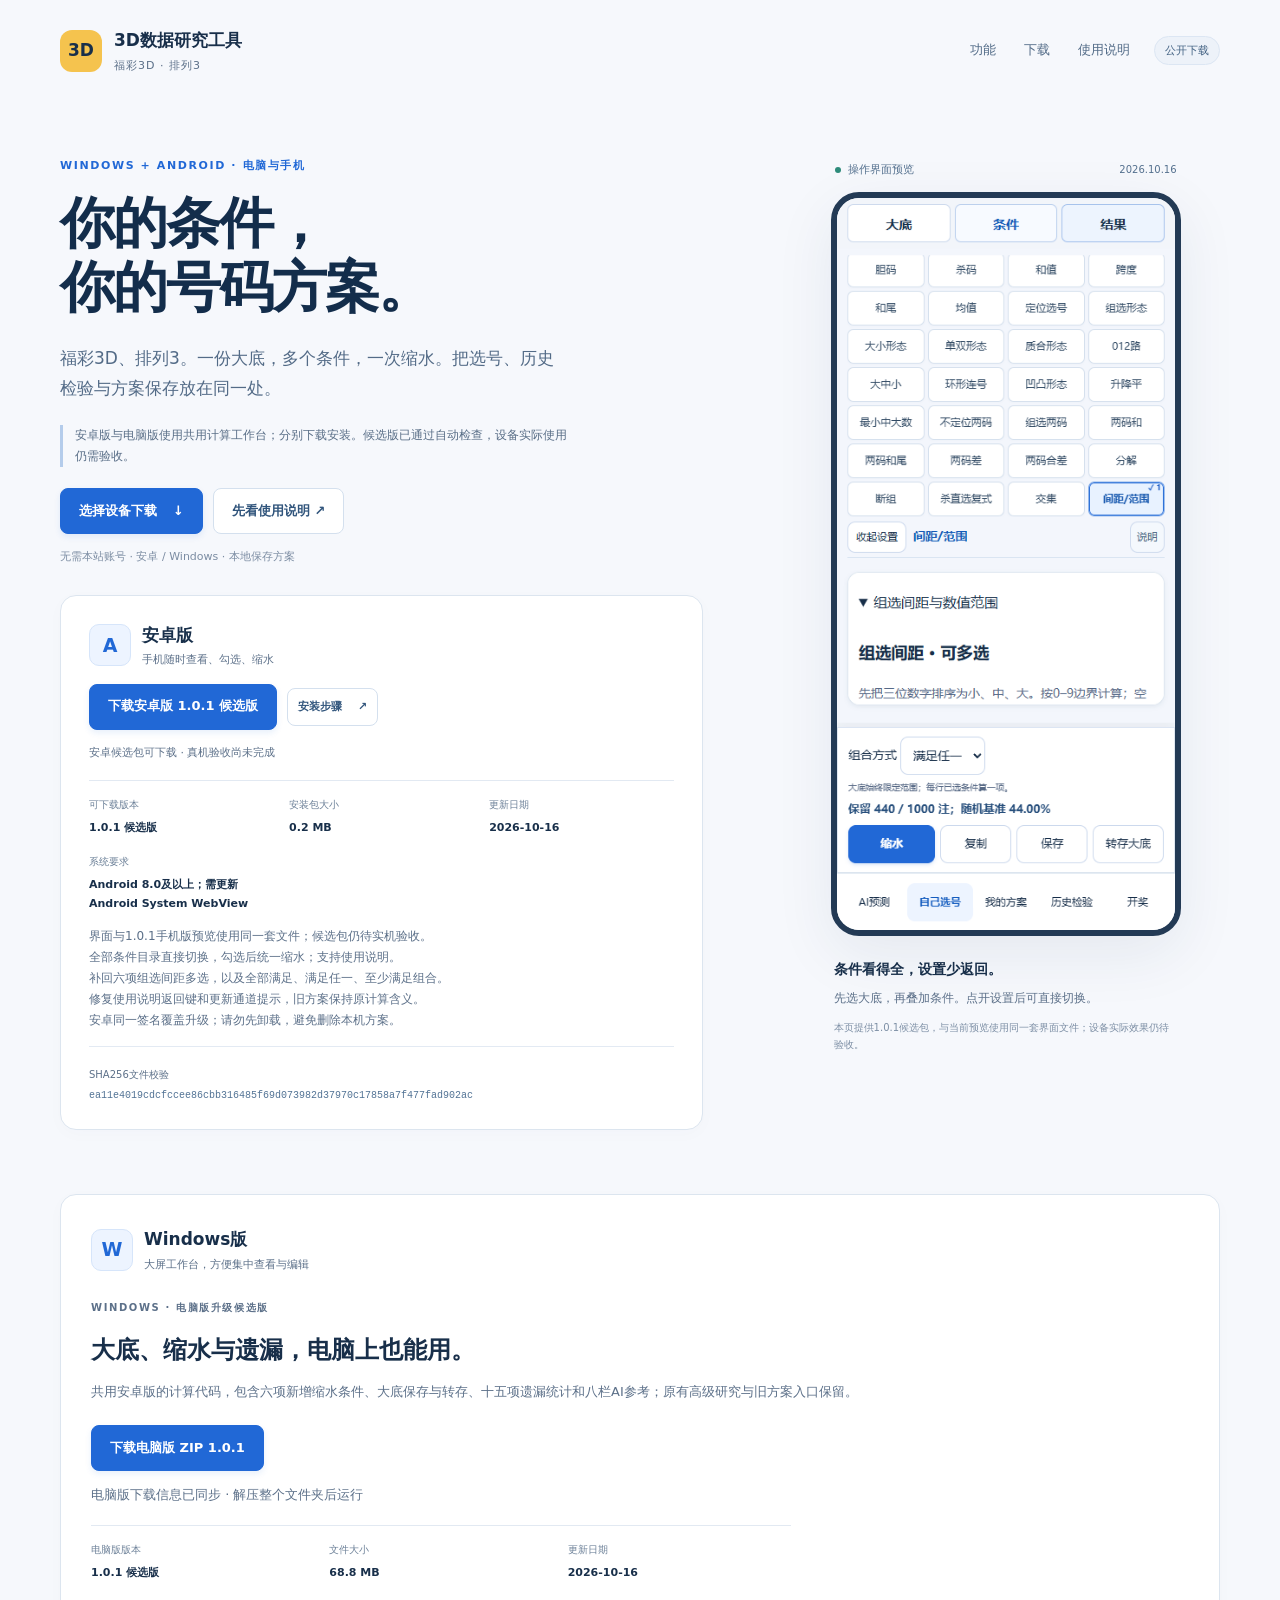
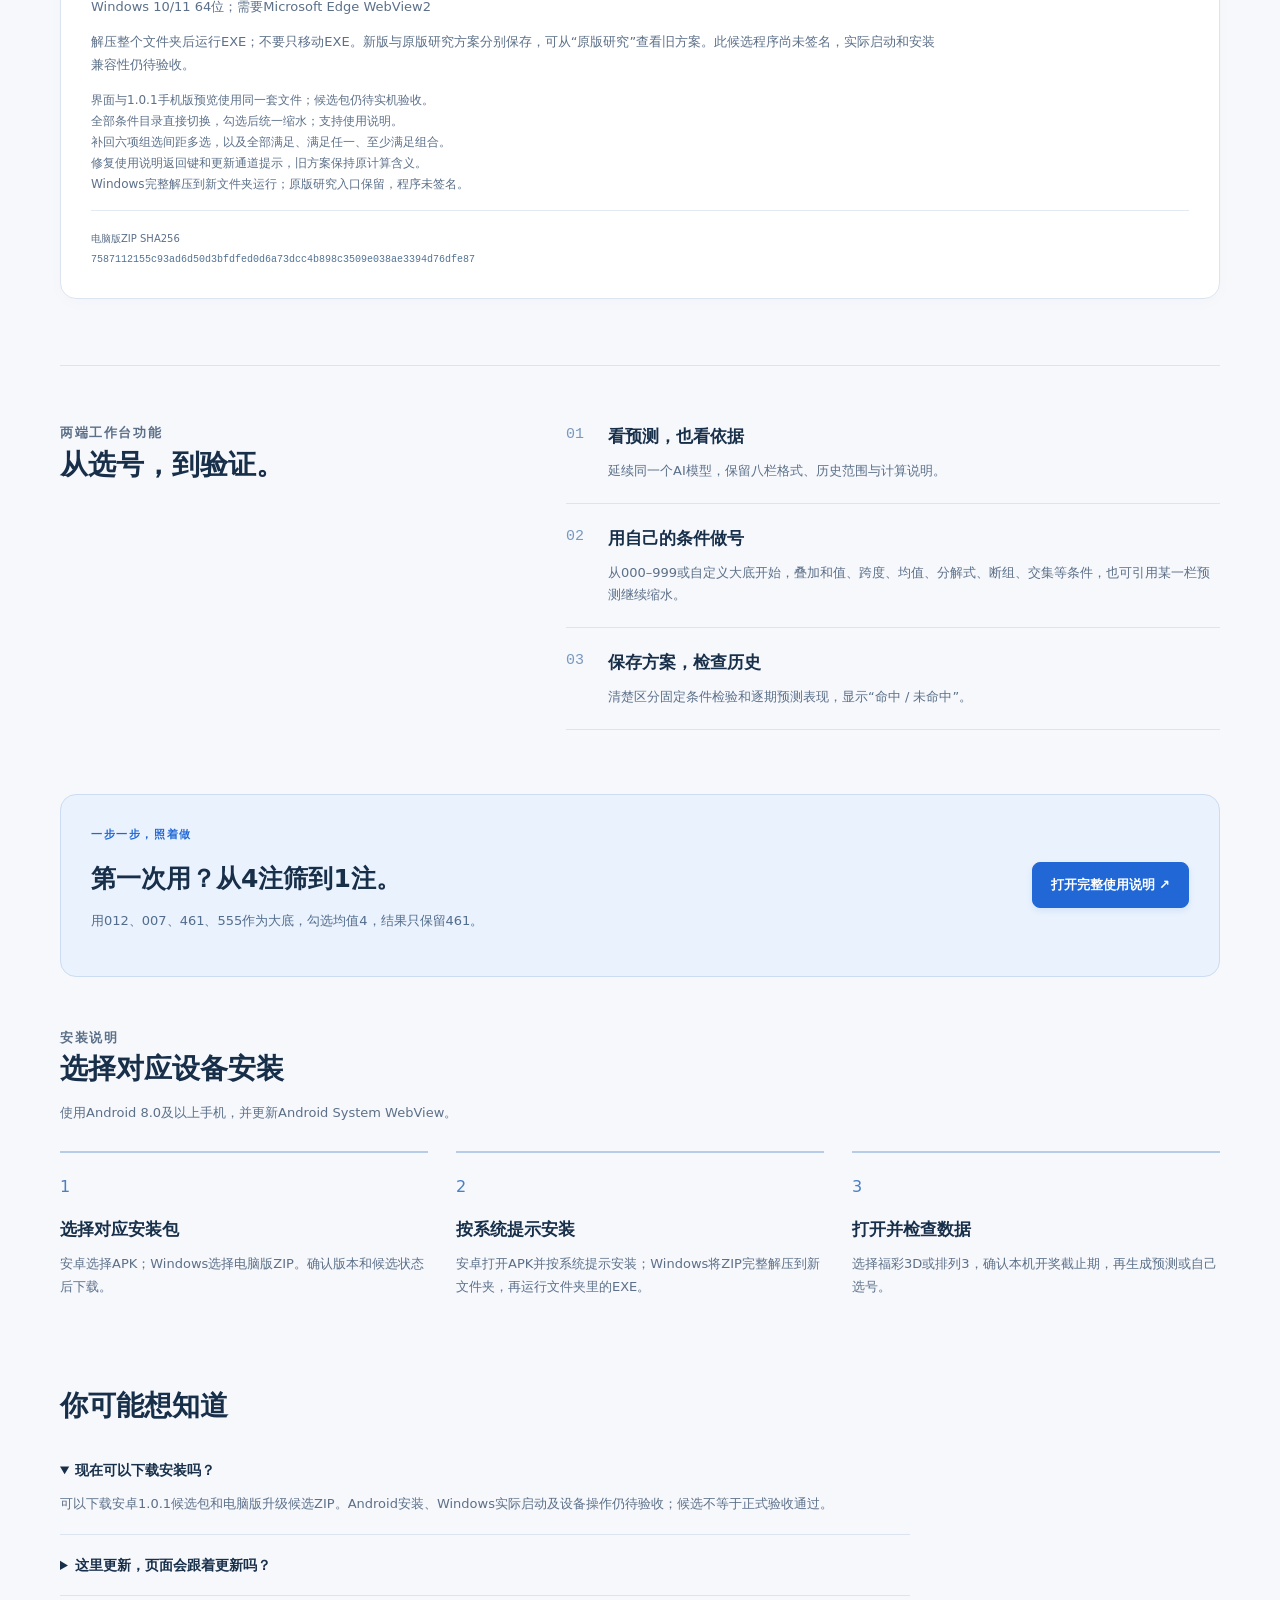
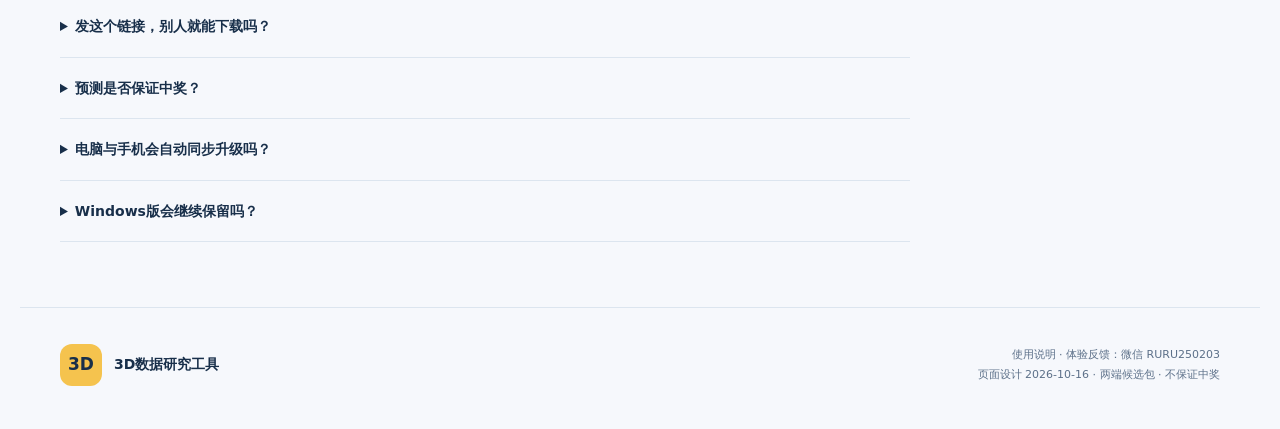
==== commit 94f7b6c9: "Publish matching Android and Windows 1.0.1 candidate downloads" ====
--- a/index.html
+++ b/index.html
@@ -1,9 +1,9 @@
 <!doctype html>
-<html lang="zh-CN"><head><meta charset="utf-8"><meta name="viewport" content="width=device-width,initial-scale=1"><meta name="theme-color" content="#f8fafc"><title>3D数据研究工具 · 电脑版与安卓版下载</title><meta name="description" content="福彩3D、排列3研究工具公开下载入口。提供电脑版ZIP和安卓APK候选包，版本与说明分别更新。"><link rel="stylesheet" href="style.css"><script src="download.js?v=20261015-dual1" defer></script></head>
+<html lang="zh-CN"><head><meta charset="utf-8"><meta name="viewport" content="width=device-width,initial-scale=1"><meta name="theme-color" content="#f8fafc"><title>3D数据研究工具 · 电脑版与安卓版下载</title><meta name="description" content="福彩3D、排列3研究工具公开下载入口。提供电脑版ZIP和安卓APK候选包，版本与说明分别更新。"><link rel="stylesheet" href="style.css"><script src="download.js?v=20261016-101" defer></script></head>
 <body><header class="top"><a class="brand" href="#"><span class="logo">3D</span><span>3D数据研究工具<small>福彩3D · 排列3</small></span></a><nav class="top-nav" aria-label="网站导航"><a href="#features">功能</a><a href="#downloads">下载</a><a href="usage_guide.html">使用说明</a></nav><span class="preview">公开下载</span></header>
-<main><section class="hero"><div class="hero-copy"><p class="eyebrow">WINDOWS + ANDROID · 电脑与手机</p><h1>你的条件，<br>你的号码方案。</h1><p class="lead">福彩3D、排列3。一份大底，多个条件，一次缩水。把选号、历史检验与方案保存放在同一处。</p><p class="development">安卓版与电脑版使用共用计算工作台；分别下载安装。候选版已通过自动检查，设备实际使用仍需验收。</p><div class="actions"><a class="primary hero-cta" href="#downloads">选择设备下载 <span aria-hidden="true">↓</span></a><a class="secondary" href="usage_guide.html">先看使用说明 ↗</a></div><p class="hero-tip">无需本站账号 · 安卓 / Windows · 本地保存方案</p><div class="android-card" id="downloads"><div class="platform-label"><span class="platform-symbol">A</span><div><strong>安卓版</strong><small>手机随时查看、勾选、缩水</small></div></div><div class="actions"><a id="download" data-channel="candidate" class="primary" href="research3d-1.0.0.apk" download>下载安卓版 1.0.0 候选版</a><a class="secondary" href="#windows">电脑版下载 ↓</a><a href="#install" class="secondary">安装步骤 <span aria-hidden="true">↗</span></a></div><p class="live-status" id="release-status" role="status">安卓1.0.0候选包可直接下载；正在检查更新。</p><dl class="release"><div><dt>可下载版本</dt><dd id="version">1.0.0 候选版</dd></div><div><dt>安装包大小</dt><dd id="size">0.2 MB</dd></div><div><dt>系统要求</dt><dd id="requirement">Android 8.0及以上；需更新WebView</dd></div></dl><p id="release-notes" hidden></p><div class="checksum" id="checksum-wrap" hidden><span>SHA256文件校验</span><code id="checksum"></code></div></div></div>
-<div class="visual"><div class="visual-heading"><span class="live-dot"></span>操作界面预览<span>2026.10.16</span></div><div class="app-shot"><img src="workspace-preview.png" alt="手机候选界面：全部28类缩水条件在一张网格中排列，下方统一缩水" width="390" height="844"></div><div class="visual-caption"><strong>条件看得全，设置少返回。</strong><p>先选大底，再叠加条件。点开设置后可直接切换。</p></div><p class="visual-note">最新界面候选预览；公开安装包以下载卡片的日期为准。</p></div></section>
-<section id="windows" class="windows-download"><div class="platform-label"><span class="platform-symbol">W</span><div><strong>Windows版</strong><small>大屏工作台，方便集中查看与编辑</small></div></div><p class="eyebrow">WINDOWS · 电脑版升级候选版</p><h2>大底、缩水与遗漏，电脑上也能用。</h2><p>共用安卓版的计算代码，包含六项新增缩水条件、大底保存与转存、十五项遗漏统计和八栏AI参考；原有高级研究与旧方案入口保留。</p><div class="actions"><a id="windows-download" class="primary" href="research3d-windows-1.0.0-candidate-20261015.zip" download>下载电脑版 ZIP 1.0.0</a></div><p id="windows-status" class="live-status">电脑版1.0.0升级候选包可直接下载；完整解压后运行。</p><dl class="release"><div><dt>电脑版版本</dt><dd id="windows-version">1.0.0 升级候选版</dd></div><div><dt>文件大小</dt><dd id="windows-size">68.8 MB</dd></div><div><dt>更新日期</dt><dd id="windows-date">2026-10-15</dd></div></dl><p id="windows-requirement">Windows 10/11 64位；需要Microsoft Edge WebView2。</p><p>解压整个文件夹后运行EXE；不要只移动EXE。新版与原版研究方案分别保存，可从“原版研究”查看旧方案。此候选程序尚未签名，实际启动和安装兼容性仍待验收。</p><p id="windows-notes" hidden></p><div id="windows-checksum-wrap" class="checksum" hidden><span>电脑版ZIP SHA256</span><code id="windows-checksum"></code></div></section><section class="scope" id="features"><div class="section-title"><p class="eyebrow">两端工作台功能</p><h2>从选号，到验证。</h2></div><ol class="feature-list"><li><span>01</span><div><h3>看预测，也看依据</h3><p>延续同一个AI模型，保留八栏格式、历史范围与计算说明。</p></div></li><li><span>02</span><div><h3>用自己的条件做号</h3><p>从000–999或自定义大底开始，叠加和值、跨度、均值、分解式、断组、交集等条件，也可引用某一栏预测继续缩水。</p></div></li><li><span>03</span><div><h3>保存方案，检查历史</h3><p>清楚区分固定条件检验和逐期预测表现，显示“命中 / 未命中”。</p></div></li></ol></section>
+<main><section class="hero"><div class="hero-copy"><p class="eyebrow">WINDOWS + ANDROID · 电脑与手机</p><h1>你的条件，<br>你的号码方案。</h1><p class="lead">福彩3D、排列3。一份大底，多个条件，一次缩水。把选号、历史检验与方案保存放在同一处。</p><p class="development">安卓版与电脑版使用共用计算工作台；分别下载安装。候选版已通过自动检查，设备实际使用仍需验收。</p><div class="actions"><a class="primary hero-cta" href="#downloads">选择设备下载 <span aria-hidden="true">↓</span></a><a class="secondary" href="usage_guide.html">先看使用说明 ↗</a></div><p class="hero-tip">无需本站账号 · 安卓 / Windows · 本地保存方案</p><div class="android-card" id="downloads"><div class="platform-label"><span class="platform-symbol">A</span><div><strong>安卓版</strong><small>手机随时查看、勾选、缩水</small></div></div><div class="actions"><a id="download" data-channel="candidate" class="primary" href="research3d-1.0.1.apk" download>下载安卓版 1.0.1 候选版</a><a class="secondary" href="#windows">电脑版下载 ↓</a><a href="#install" class="secondary">安装步骤 <span aria-hidden="true">↗</span></a></div><p class="live-status" id="release-status" role="status">安卓1.0.1候选包可直接下载；正在检查更新。</p><dl class="release"><div><dt>可下载版本</dt><dd id="version">1.0.1 候选版</dd></div><div><dt>安装包大小</dt><dd id="size">0.2 MB</dd></div><div><dt>更新日期</dt><dd id="android-date">2026-10-16</dd></div><div><dt>系统要求</dt><dd id="requirement">Android 8.0及以上；需更新WebView</dd></div></dl><p id="release-notes" hidden></p><div class="checksum" id="checksum-wrap" hidden><span>SHA256文件校验</span><code id="checksum"></code></div></div></div>
+<div class="visual"><div class="visual-heading"><span class="live-dot"></span>操作界面预览<span>2026.10.16</span></div><div class="app-shot"><img src="workspace-preview.png" alt="手机候选界面：全部28类缩水条件在一张网格中排列，下方统一缩水" width="390" height="844"></div><div class="visual-caption"><strong>条件看得全，设置少返回。</strong><p>先选大底，再叠加条件。点开设置后可直接切换。</p></div><p class="visual-note">本页提供1.0.1候选包，与当前预览使用同一套界面文件；设备实际效果仍待验收。</p></div></section>
+<section id="windows" class="windows-download"><div class="platform-label"><span class="platform-symbol">W</span><div><strong>Windows版</strong><small>大屏工作台，方便集中查看与编辑</small></div></div><p class="eyebrow">WINDOWS · 电脑版升级候选版</p><h2>大底、缩水与遗漏，电脑上也能用。</h2><p>共用安卓版的计算代码，包含六项新增缩水条件、大底保存与转存、十五项遗漏统计和八栏AI参考；原有高级研究与旧方案入口保留。</p><div class="actions"><a id="windows-download" class="primary" href="research3d-windows-1.0.1-candidate-20261016.zip" download>下载电脑版 ZIP 1.0.1</a></div><p id="windows-status" class="live-status">电脑版1.0.1升级候选包可直接下载；完整解压后运行。</p><dl class="release"><div><dt>电脑版版本</dt><dd id="windows-version">1.0.1 升级候选版</dd></div><div><dt>文件大小</dt><dd id="windows-size">68.8 MB</dd></div><div><dt>更新日期</dt><dd id="windows-date">2026-10-16</dd></div></dl><p id="windows-requirement">Windows 10/11 64位；需要Microsoft Edge WebView2。</p><p>解压整个文件夹后运行EXE；不要只移动EXE。新版与原版研究方案分别保存，可从“原版研究”查看旧方案。此候选程序尚未签名，实际启动和安装兼容性仍待验收。</p><p id="windows-notes" hidden></p><div id="windows-checksum-wrap" class="checksum" hidden><span>电脑版ZIP SHA256</span><code id="windows-checksum"></code></div></section><section class="scope" id="features"><div class="section-title"><p class="eyebrow">两端工作台功能</p><h2>从选号，到验证。</h2></div><ol class="feature-list"><li><span>01</span><div><h3>看预测，也看依据</h3><p>延续同一个AI模型，保留八栏格式、历史范围与计算说明。</p></div></li><li><span>02</span><div><h3>用自己的条件做号</h3><p>从000–999或自定义大底开始，叠加和值、跨度、均值、分解式、断组、交集等条件，也可引用某一栏预测继续缩水。</p></div></li><li><span>03</span><div><h3>保存方案，检查历史</h3><p>清楚区分固定条件检验和逐期预测表现，显示“命中 / 未命中”。</p></div></li></ol></section>
 <section class="guide-banner"><div><p class="eyebrow">一步一步，照着做</p><h2>第一次用？从4注筛到1注。</h2><p>用012、007、461、555作为大底，勾选均值4，结果只保留461。</p></div><a class="primary" href="usage_guide.html#guide-example">打开完整使用说明 ↗</a></section><section class="install" id="install"><div class="section-title"><p class="eyebrow">安装说明</p><h2>选择对应设备安装</h2><p>使用Android 8.0及以上手机，并更新Android System WebView。</p></div><div class="steps"><article><span>1</span><h3>选择对应安装包</h3><p>安卓选择APK；Windows选择电脑版ZIP。确认版本和候选状态后下载。</p></article><article><span>2</span><h3>按系统提示安装</h3><p>安卓打开APK并按系统提示安装；Windows将ZIP完整解压到新文件夹，再运行文件夹里的EXE。</p></article><article><span>3</span><h3>打开并检查数据</h3><p>选择福彩3D或排列3，确认本机开奖截止期，再生成预测或自己选号。</p></article></div></section>
-<section class="questions" id="faq"><h2>你可能想知道</h2><details open><summary>现在可以下载安装吗？</summary><p>可以下载安卓1.0.0候选包和电脑版升级候选ZIP。Android安装、Windows实际启动及设备操作仍待验收；候选不等于正式验收通过。</p></details><details><summary>这里更新，页面会跟着更新吗？</summary><p>下载页读取同一份版本清单。发布对应平台的新包后，该平台版本、说明和下载入口一起更新；页面可见时约每30秒检查，回到页面时也会重查。未完成的构建不会当成新版发布。</p></details><details><summary>发这个链接，别人就能下载吗？</summary><p>下载页已开放公开访问，无需本站账号。把本页网址发给对方，对方可在电脑或安卓手机浏览器打开下载；下载入口会随新版发布更新。</p></details><details><summary>预测是否保证中奖？</summary><p>不保证。AI评分用于研究与排序，尚未证明稳定预测优势。历史命中率不代表未来中奖概率，命中表示符合本栏条件。</p></details><details><summary>电脑与手机会自动同步升级吗？</summary><p>工作台共用计算代码，但两端分别打包、显示版本与日期。网页约每30秒读取下载信息；已安装软件需要下载对应新包升级，不会自动替换程序。开奖数据由各端自行联网获取，个人方案不会跨设备自动同步。</p></details><details><summary>Windows版会继续保留吗？</summary><p>会。升级电脑版保留原版研究入口和原方案，新增共用工作台；新旧工作台方案分别保存。安卓与电脑之间暂不互导方案。</p></details></section>
+<section class="questions" id="faq"><h2>你可能想知道</h2><details open><summary>现在可以下载安装吗？</summary><p>可以下载安卓1.0.1候选包和电脑版升级候选ZIP。Android安装、Windows实际启动及设备操作仍待验收；候选不等于正式验收通过。</p></details><details><summary>这里更新，页面会跟着更新吗？</summary><p>下载页读取同一份版本清单。发布对应平台的新包后，该平台版本、说明和下载入口一起更新；页面可见时约每30秒检查，回到页面时也会重查。未完成的构建不会当成新版发布。</p></details><details><summary>发这个链接，别人就能下载吗？</summary><p>下载页已开放公开访问，无需本站账号。把本页网址发给对方，对方可在电脑或安卓手机浏览器打开下载；下载入口会随新版发布更新。</p></details><details><summary>预测是否保证中奖？</summary><p>不保证。AI评分用于研究与排序，尚未证明稳定预测优势。历史命中率不代表未来中奖概率，命中表示符合本栏条件。</p></details><details><summary>电脑与手机会自动同步升级吗？</summary><p>工作台共用计算代码，但两端分别打包、显示版本与日期。网页约每30秒读取下载信息；已安装软件需要下载对应新包升级，不会自动替换程序。开奖数据由各端自行联网获取，个人方案不会跨设备自动同步。</p></details><details><summary>Windows版会继续保留吗？</summary><p>会。升级电脑版保留原版研究入口和原方案，新增共用工作台；新旧工作台方案分别保存。安卓与电脑之间暂不互导方案。</p></details></section>
 </main><footer><div class="brand"><span class="logo">3D</span><span>3D数据研究工具</span></div><p><a href="usage_guide.html">使用说明</a> · 体验反馈：微信 RURU250203<br>页面设计 2026-10-16 · 两端候选包 · 不保证中奖</p></footer></body></html>
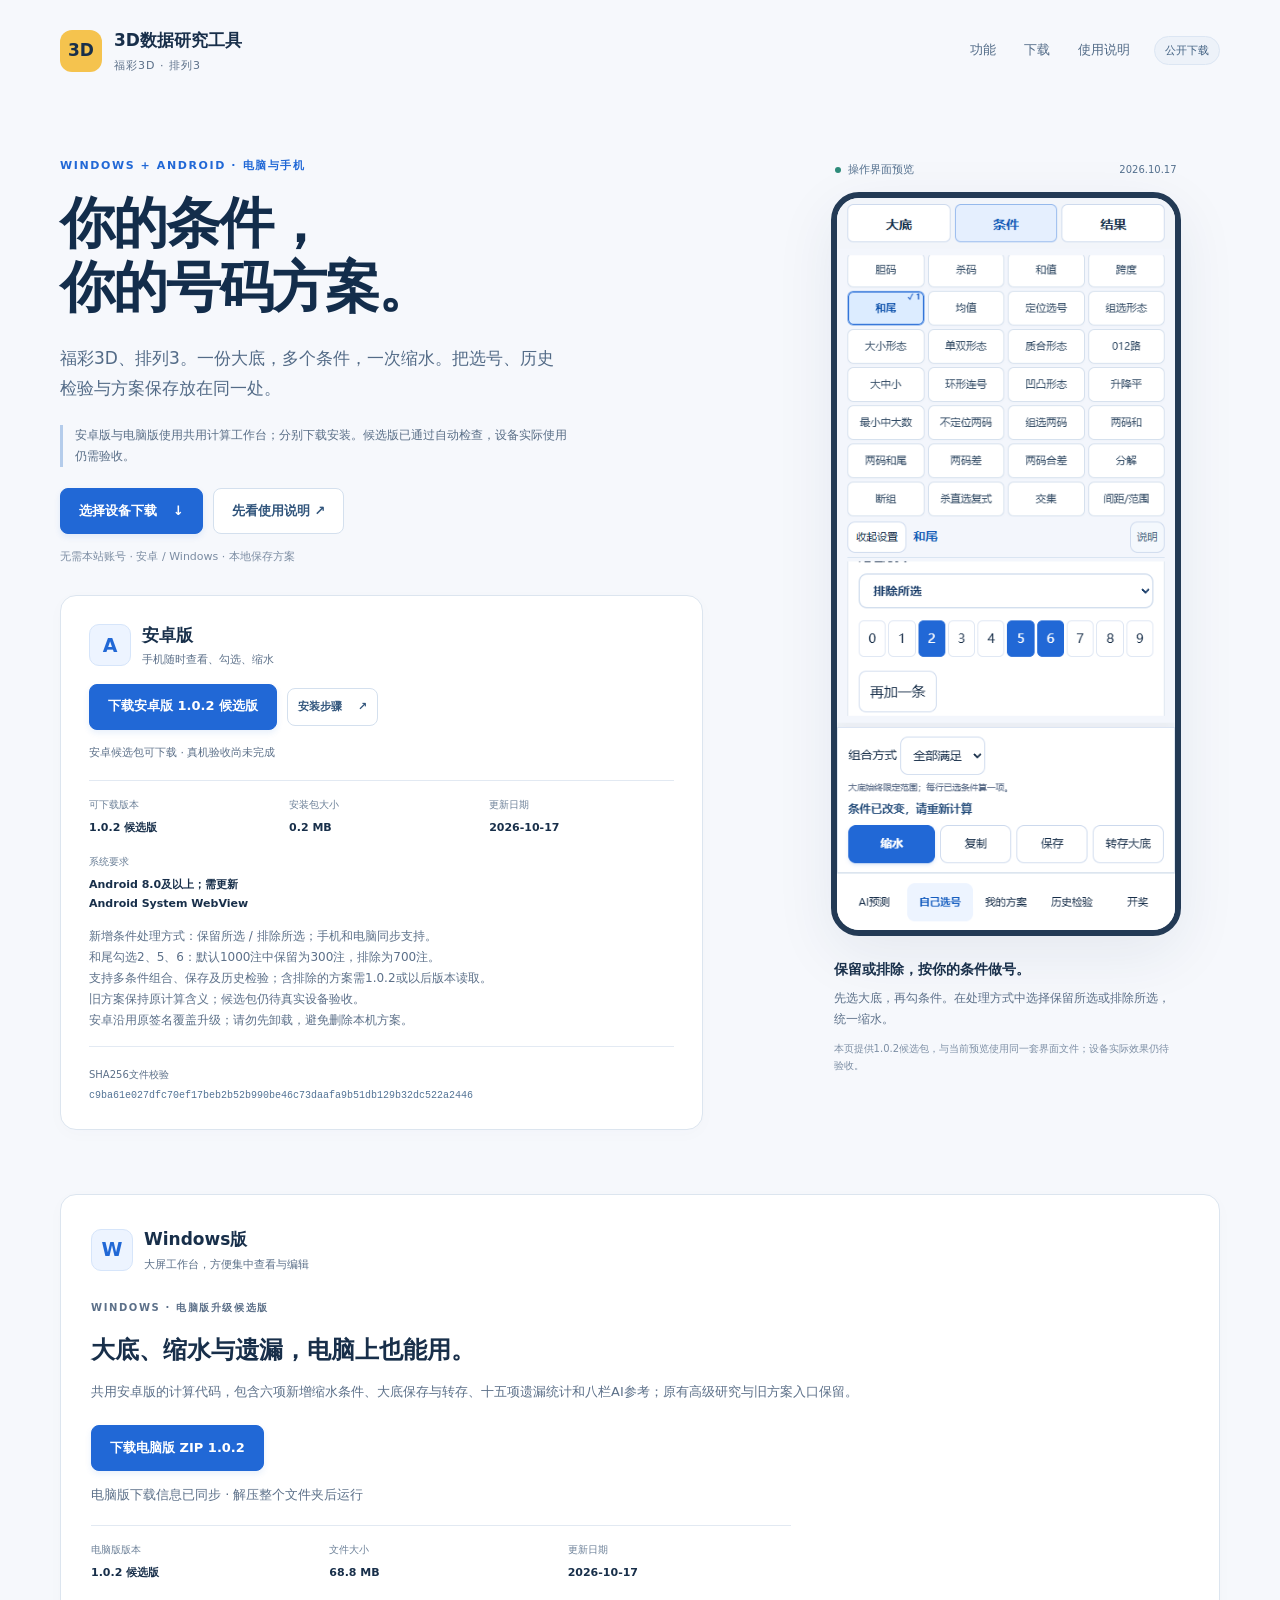
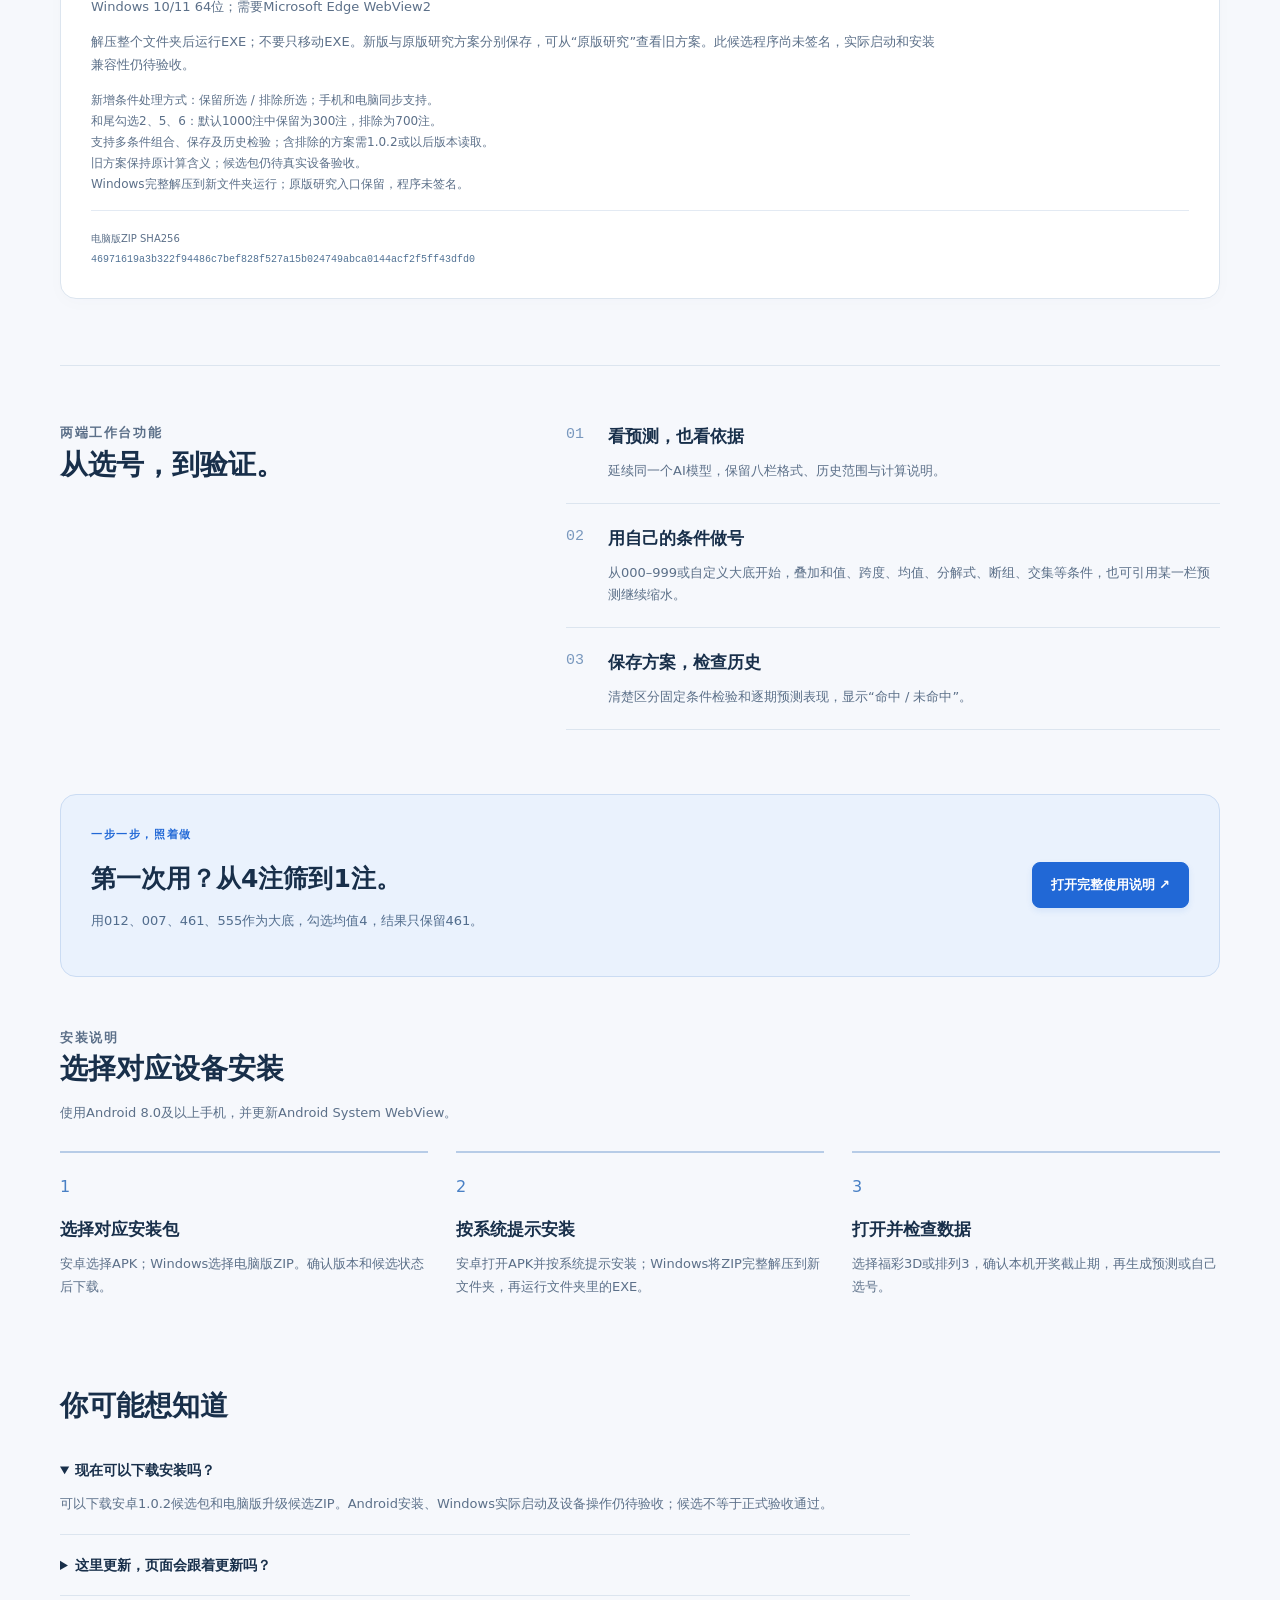
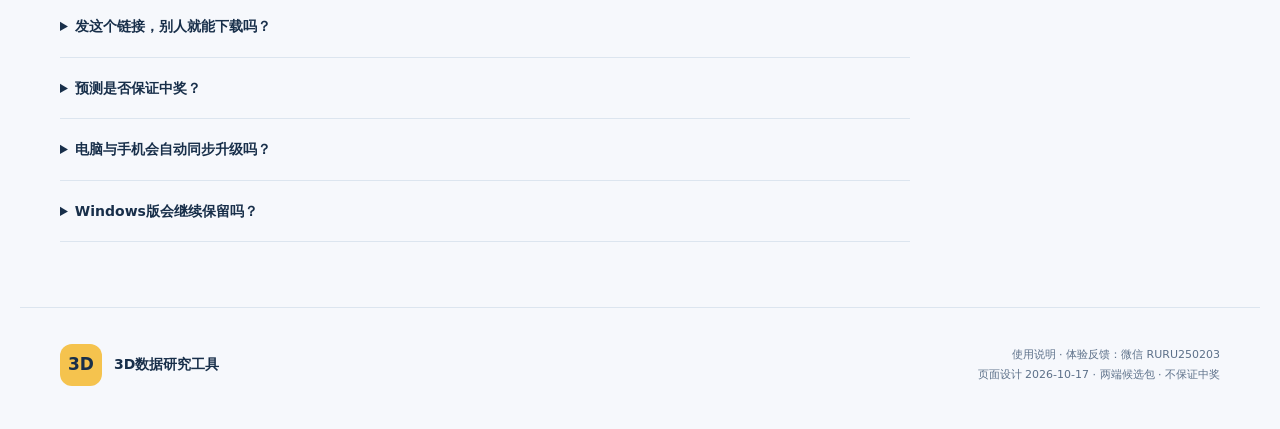
==== commit 27bdd1e6: "Publish Android and Windows 1.0.2 exclusion update" ====
--- a/index.html
+++ b/index.html
@@ -1,9 +1,9 @@
 <!doctype html>
-<html lang="zh-CN"><head><meta charset="utf-8"><meta name="viewport" content="width=device-width,initial-scale=1"><meta name="theme-color" content="#f8fafc"><title>3D数据研究工具 · 电脑版与安卓版下载</title><meta name="description" content="福彩3D、排列3研究工具公开下载入口。提供电脑版ZIP和安卓APK候选包，版本与说明分别更新。"><link rel="stylesheet" href="style.css"><script src="download.js?v=20261016-101" defer></script></head>
-<body><header class="top"><a class="brand" href="#"><span class="logo">3D</span><span>3D数据研究工具<small>福彩3D · 排列3</small></span></a><nav class="top-nav" aria-label="网站导航"><a href="#features">功能</a><a href="#downloads">下载</a><a href="usage_guide.html">使用说明</a></nav><span class="preview">公开下载</span></header>
-<main><section class="hero"><div class="hero-copy"><p class="eyebrow">WINDOWS + ANDROID · 电脑与手机</p><h1>你的条件，<br>你的号码方案。</h1><p class="lead">福彩3D、排列3。一份大底，多个条件，一次缩水。把选号、历史检验与方案保存放在同一处。</p><p class="development">安卓版与电脑版使用共用计算工作台；分别下载安装。候选版已通过自动检查，设备实际使用仍需验收。</p><div class="actions"><a class="primary hero-cta" href="#downloads">选择设备下载 <span aria-hidden="true">↓</span></a><a class="secondary" href="usage_guide.html">先看使用说明 ↗</a></div><p class="hero-tip">无需本站账号 · 安卓 / Windows · 本地保存方案</p><div class="android-card" id="downloads"><div class="platform-label"><span class="platform-symbol">A</span><div><strong>安卓版</strong><small>手机随时查看、勾选、缩水</small></div></div><div class="actions"><a id="download" data-channel="candidate" class="primary" href="research3d-1.0.1.apk" download>下载安卓版 1.0.1 候选版</a><a class="secondary" href="#windows">电脑版下载 ↓</a><a href="#install" class="secondary">安装步骤 <span aria-hidden="true">↗</span></a></div><p class="live-status" id="release-status" role="status">安卓1.0.1候选包可直接下载；正在检查更新。</p><dl class="release"><div><dt>可下载版本</dt><dd id="version">1.0.1 候选版</dd></div><div><dt>安装包大小</dt><dd id="size">0.2 MB</dd></div><div><dt>更新日期</dt><dd id="android-date">2026-10-16</dd></div><div><dt>系统要求</dt><dd id="requirement">Android 8.0及以上；需更新WebView</dd></div></dl><p id="release-notes" hidden></p><div class="checksum" id="checksum-wrap" hidden><span>SHA256文件校验</span><code id="checksum"></code></div></div></div>
-<div class="visual"><div class="visual-heading"><span class="live-dot"></span>操作界面预览<span>2026.10.16</span></div><div class="app-shot"><img src="workspace-preview.png" alt="手机候选界面：全部28类缩水条件在一张网格中排列，下方统一缩水" width="390" height="844"></div><div class="visual-caption"><strong>条件看得全，设置少返回。</strong><p>先选大底，再叠加条件。点开设置后可直接切换。</p></div><p class="visual-note">本页提供1.0.1候选包，与当前预览使用同一套界面文件；设备实际效果仍待验收。</p></div></section>
-<section id="windows" class="windows-download"><div class="platform-label"><span class="platform-symbol">W</span><div><strong>Windows版</strong><small>大屏工作台，方便集中查看与编辑</small></div></div><p class="eyebrow">WINDOWS · 电脑版升级候选版</p><h2>大底、缩水与遗漏，电脑上也能用。</h2><p>共用安卓版的计算代码，包含六项新增缩水条件、大底保存与转存、十五项遗漏统计和八栏AI参考；原有高级研究与旧方案入口保留。</p><div class="actions"><a id="windows-download" class="primary" href="research3d-windows-1.0.1-candidate-20261016.zip" download>下载电脑版 ZIP 1.0.1</a></div><p id="windows-status" class="live-status">电脑版1.0.1升级候选包可直接下载；完整解压后运行。</p><dl class="release"><div><dt>电脑版版本</dt><dd id="windows-version">1.0.1 升级候选版</dd></div><div><dt>文件大小</dt><dd id="windows-size">68.8 MB</dd></div><div><dt>更新日期</dt><dd id="windows-date">2026-10-16</dd></div></dl><p id="windows-requirement">Windows 10/11 64位；需要Microsoft Edge WebView2。</p><p>解压整个文件夹后运行EXE；不要只移动EXE。新版与原版研究方案分别保存，可从“原版研究”查看旧方案。此候选程序尚未签名，实际启动和安装兼容性仍待验收。</p><p id="windows-notes" hidden></p><div id="windows-checksum-wrap" class="checksum" hidden><span>电脑版ZIP SHA256</span><code id="windows-checksum"></code></div></section><section class="scope" id="features"><div class="section-title"><p class="eyebrow">两端工作台功能</p><h2>从选号，到验证。</h2></div><ol class="feature-list"><li><span>01</span><div><h3>看预测，也看依据</h3><p>延续同一个AI模型，保留八栏格式、历史范围与计算说明。</p></div></li><li><span>02</span><div><h3>用自己的条件做号</h3><p>从000–999或自定义大底开始，叠加和值、跨度、均值、分解式、断组、交集等条件，也可引用某一栏预测继续缩水。</p></div></li><li><span>03</span><div><h3>保存方案，检查历史</h3><p>清楚区分固定条件检验和逐期预测表现，显示“命中 / 未命中”。</p></div></li></ol></section>
-<section class="guide-banner"><div><p class="eyebrow">一步一步，照着做</p><h2>第一次用？从4注筛到1注。</h2><p>用012、007、461、555作为大底，勾选均值4，结果只保留461。</p></div><a class="primary" href="usage_guide.html#guide-example">打开完整使用说明 ↗</a></section><section class="install" id="install"><div class="section-title"><p class="eyebrow">安装说明</p><h2>选择对应设备安装</h2><p>使用Android 8.0及以上手机，并更新Android System WebView。</p></div><div class="steps"><article><span>1</span><h3>选择对应安装包</h3><p>安卓选择APK；Windows选择电脑版ZIP。确认版本和候选状态后下载。</p></article><article><span>2</span><h3>按系统提示安装</h3><p>安卓打开APK并按系统提示安装；Windows将ZIP完整解压到新文件夹，再运行文件夹里的EXE。</p></article><article><span>3</span><h3>打开并检查数据</h3><p>选择福彩3D或排列3，确认本机开奖截止期，再生成预测或自己选号。</p></article></div></section>
-<section class="questions" id="faq"><h2>你可能想知道</h2><details open><summary>现在可以下载安装吗？</summary><p>可以下载安卓1.0.1候选包和电脑版升级候选ZIP。Android安装、Windows实际启动及设备操作仍待验收；候选不等于正式验收通过。</p></details><details><summary>这里更新，页面会跟着更新吗？</summary><p>下载页读取同一份版本清单。发布对应平台的新包后，该平台版本、说明和下载入口一起更新；页面可见时约每30秒检查，回到页面时也会重查。未完成的构建不会当成新版发布。</p></details><details><summary>发这个链接，别人就能下载吗？</summary><p>下载页已开放公开访问，无需本站账号。把本页网址发给对方，对方可在电脑或安卓手机浏览器打开下载；下载入口会随新版发布更新。</p></details><details><summary>预测是否保证中奖？</summary><p>不保证。AI评分用于研究与排序，尚未证明稳定预测优势。历史命中率不代表未来中奖概率，命中表示符合本栏条件。</p></details><details><summary>电脑与手机会自动同步升级吗？</summary><p>工作台共用计算代码，但两端分别打包、显示版本与日期。网页约每30秒读取下载信息；已安装软件需要下载对应新包升级，不会自动替换程序。开奖数据由各端自行联网获取，个人方案不会跨设备自动同步。</p></details><details><summary>Windows版会继续保留吗？</summary><p>会。升级电脑版保留原版研究入口和原方案，新增共用工作台；新旧工作台方案分别保存。安卓与电脑之间暂不互导方案。</p></details></section>
-</main><footer><div class="brand"><span class="logo">3D</span><span>3D数据研究工具</span></div><p><a href="usage_guide.html">使用说明</a> · 体验反馈：微信 RURU250203<br>页面设计 2026-10-16 · 两端候选包 · 不保证中奖</p></footer></body></html>
+<html lang="zh-CN"><head><meta charset="utf-8"><meta name="viewport" content="width=device-width,initial-scale=1"><meta name="theme-color" content="#f8fafc"><title>3D数据研究工具 · 电脑版与安卓版下载</title><meta name="description" content="福彩3D、排列3研究工具公开下载入口。提供电脑版ZIP和安卓APK候选包，版本与说明分别更新。"><link rel="stylesheet" href="style.css"><script src="download.js?v=20261017-102" defer></script></head>
+<body><header class="top"><a class="brand" href="#"><span class="logo">3D</span><span>3D数据研究工具<small>福彩3D · 排列3</small></span></a><nav class="top-nav" aria-label="网站导航"><a href="#features">功能</a><a href="#downloads">下载</a><a href="usage_guide.html?v=102">使用说明</a></nav><span class="preview">公开下载</span></header>
+<main><section class="hero"><div class="hero-copy"><p class="eyebrow">WINDOWS + ANDROID · 电脑与手机</p><h1>你的条件，<br>你的号码方案。</h1><p class="lead">福彩3D、排列3。一份大底，多个条件，一次缩水。把选号、历史检验与方案保存放在同一处。</p><p class="development">安卓版与电脑版使用共用计算工作台；分别下载安装。候选版已通过自动检查，设备实际使用仍需验收。</p><div class="actions"><a class="primary hero-cta" href="#downloads">选择设备下载 <span aria-hidden="true">↓</span></a><a class="secondary" href="usage_guide.html?v=102">先看使用说明 ↗</a></div><p class="hero-tip">无需本站账号 · 安卓 / Windows · 本地保存方案</p><div class="android-card" id="downloads"><div class="platform-label"><span class="platform-symbol">A</span><div><strong>安卓版</strong><small>手机随时查看、勾选、缩水</small></div></div><div class="actions"><a id="download" data-channel="candidate" class="primary" href="research3d-1.0.2.apk" download>下载安卓版 1.0.2 候选版</a><a class="secondary" href="#windows">电脑版下载 ↓</a><a href="#install" class="secondary">安装步骤 <span aria-hidden="true">↗</span></a></div><p class="live-status" id="release-status" role="status">安卓1.0.2候选包可直接下载；正在检查更新。</p><dl class="release"><div><dt>可下载版本</dt><dd id="version">1.0.2 候选版</dd></div><div><dt>安装包大小</dt><dd id="size">0.2 MB</dd></div><div><dt>更新日期</dt><dd id="android-date">2026-10-17</dd></div><div><dt>系统要求</dt><dd id="requirement">Android 8.0及以上；需更新WebView</dd></div></dl><p id="release-notes" hidden></p><div class="checksum" id="checksum-wrap" hidden><span>SHA256文件校验</span><code id="checksum"></code></div></div></div>
+<div class="visual"><div class="visual-heading"><span class="live-dot"></span>操作界面预览<span>2026.10.17</span></div><div class="app-shot"><img src="workspace-preview.png?v=102" alt="1.0.2手机界面：和尾2、5、6已勾选，处理方式为排除所选" width="390" height="844"></div><div class="visual-caption"><strong>保留或排除，按你的条件做号。</strong><p>先选大底，再勾条件。在处理方式中选择保留所选或排除所选，统一缩水。</p></div><p class="visual-note">本页提供1.0.2候选包，与当前预览使用同一套界面文件；设备实际效果仍待验收。</p></div></section>
+<section id="windows" class="windows-download"><div class="platform-label"><span class="platform-symbol">W</span><div><strong>Windows版</strong><small>大屏工作台，方便集中查看与编辑</small></div></div><p class="eyebrow">WINDOWS · 电脑版升级候选版</p><h2>大底、缩水与遗漏，电脑上也能用。</h2><p>共用安卓版的计算代码，包含六项新增缩水条件、大底保存与转存、十五项遗漏统计和八栏AI参考；原有高级研究与旧方案入口保留。</p><div class="actions"><a id="windows-download" class="primary" href="research3d-windows-1.0.2-candidate-20261017.zip" download>下载电脑版 ZIP 1.0.2</a></div><p id="windows-status" class="live-status">电脑版1.0.2升级候选包可直接下载；完整解压后运行。</p><dl class="release"><div><dt>电脑版版本</dt><dd id="windows-version">1.0.2 升级候选版</dd></div><div><dt>文件大小</dt><dd id="windows-size">68.8 MB</dd></div><div><dt>更新日期</dt><dd id="windows-date">2026-10-17</dd></div></dl><p id="windows-requirement">Windows 10/11 64位；需要Microsoft Edge WebView2。</p><p>解压整个文件夹后运行EXE；不要只移动EXE。新版与原版研究方案分别保存，可从“原版研究”查看旧方案。此候选程序尚未签名，实际启动和安装兼容性仍待验收。</p><p id="windows-notes" hidden></p><div id="windows-checksum-wrap" class="checksum" hidden><span>电脑版ZIP SHA256</span><code id="windows-checksum"></code></div></section><section class="scope" id="features"><div class="section-title"><p class="eyebrow">两端工作台功能</p><h2>从选号，到验证。</h2></div><ol class="feature-list"><li><span>01</span><div><h3>看预测，也看依据</h3><p>延续同一个AI模型，保留八栏格式、历史范围与计算说明。</p></div></li><li><span>02</span><div><h3>用自己的条件做号</h3><p>从000–999或自定义大底开始，叠加和值、跨度、均值、分解式、断组、交集等条件，也可引用某一栏预测继续缩水。</p></div></li><li><span>03</span><div><h3>保存方案，检查历史</h3><p>清楚区分固定条件检验和逐期预测表现，显示“命中 / 未命中”。</p></div></li></ol></section>
+<section class="guide-banner"><div><p class="eyebrow">一步一步，照着做</p><h2>第一次用？从4注筛到1注。</h2><p>用012、007、461、555作为大底，勾选均值4，结果只保留461。</p></div><a class="primary" href="usage_guide.html?v=102#guide-example">打开完整使用说明 ↗</a></section><section class="install" id="install"><div class="section-title"><p class="eyebrow">安装说明</p><h2>选择对应设备安装</h2><p>使用Android 8.0及以上手机，并更新Android System WebView。</p></div><div class="steps"><article><span>1</span><h3>选择对应安装包</h3><p>安卓选择APK；Windows选择电脑版ZIP。确认版本和候选状态后下载。</p></article><article><span>2</span><h3>按系统提示安装</h3><p>安卓打开APK并按系统提示安装；Windows将ZIP完整解压到新文件夹，再运行文件夹里的EXE。</p></article><article><span>3</span><h3>打开并检查数据</h3><p>选择福彩3D或排列3，确认本机开奖截止期，再生成预测或自己选号。</p></article></div></section>
+<section class="questions" id="faq"><h2>你可能想知道</h2><details open><summary>现在可以下载安装吗？</summary><p>可以下载安卓1.0.2候选包和电脑版升级候选ZIP。Android安装、Windows实际启动及设备操作仍待验收；候选不等于正式验收通过。</p></details><details><summary>这里更新，页面会跟着更新吗？</summary><p>下载页读取同一份版本清单。发布对应平台的新包后，该平台版本、说明和下载入口一起更新；页面可见时约每30秒检查，回到页面时也会重查。未完成的构建不会当成新版发布。</p></details><details><summary>发这个链接，别人就能下载吗？</summary><p>下载页已开放公开访问，无需本站账号。把本页网址发给对方，对方可在电脑或安卓手机浏览器打开下载；下载入口会随新版发布更新。</p></details><details><summary>预测是否保证中奖？</summary><p>不保证。AI评分用于研究与排序，尚未证明稳定预测优势。历史命中率不代表未来中奖概率，命中表示符合本栏条件。</p></details><details><summary>电脑与手机会自动同步升级吗？</summary><p>工作台共用计算代码，但两端分别打包、显示版本与日期。网页约每30秒读取下载信息；已安装软件需要下载对应新包升级，不会自动替换程序。开奖数据由各端自行联网获取，个人方案不会跨设备自动同步。</p></details><details><summary>Windows版会继续保留吗？</summary><p>会。升级电脑版保留原版研究入口和原方案，新增共用工作台；新旧工作台方案分别保存。安卓与电脑之间暂不互导方案。</p></details></section>
+</main><footer><div class="brand"><span class="logo">3D</span><span>3D数据研究工具</span></div><p><a href="usage_guide.html?v=102">使用说明</a> · 体验反馈：微信 RURU250203<br>页面设计 2026-10-17 · 两端候选包 · 不保证中奖</p></footer></body></html>
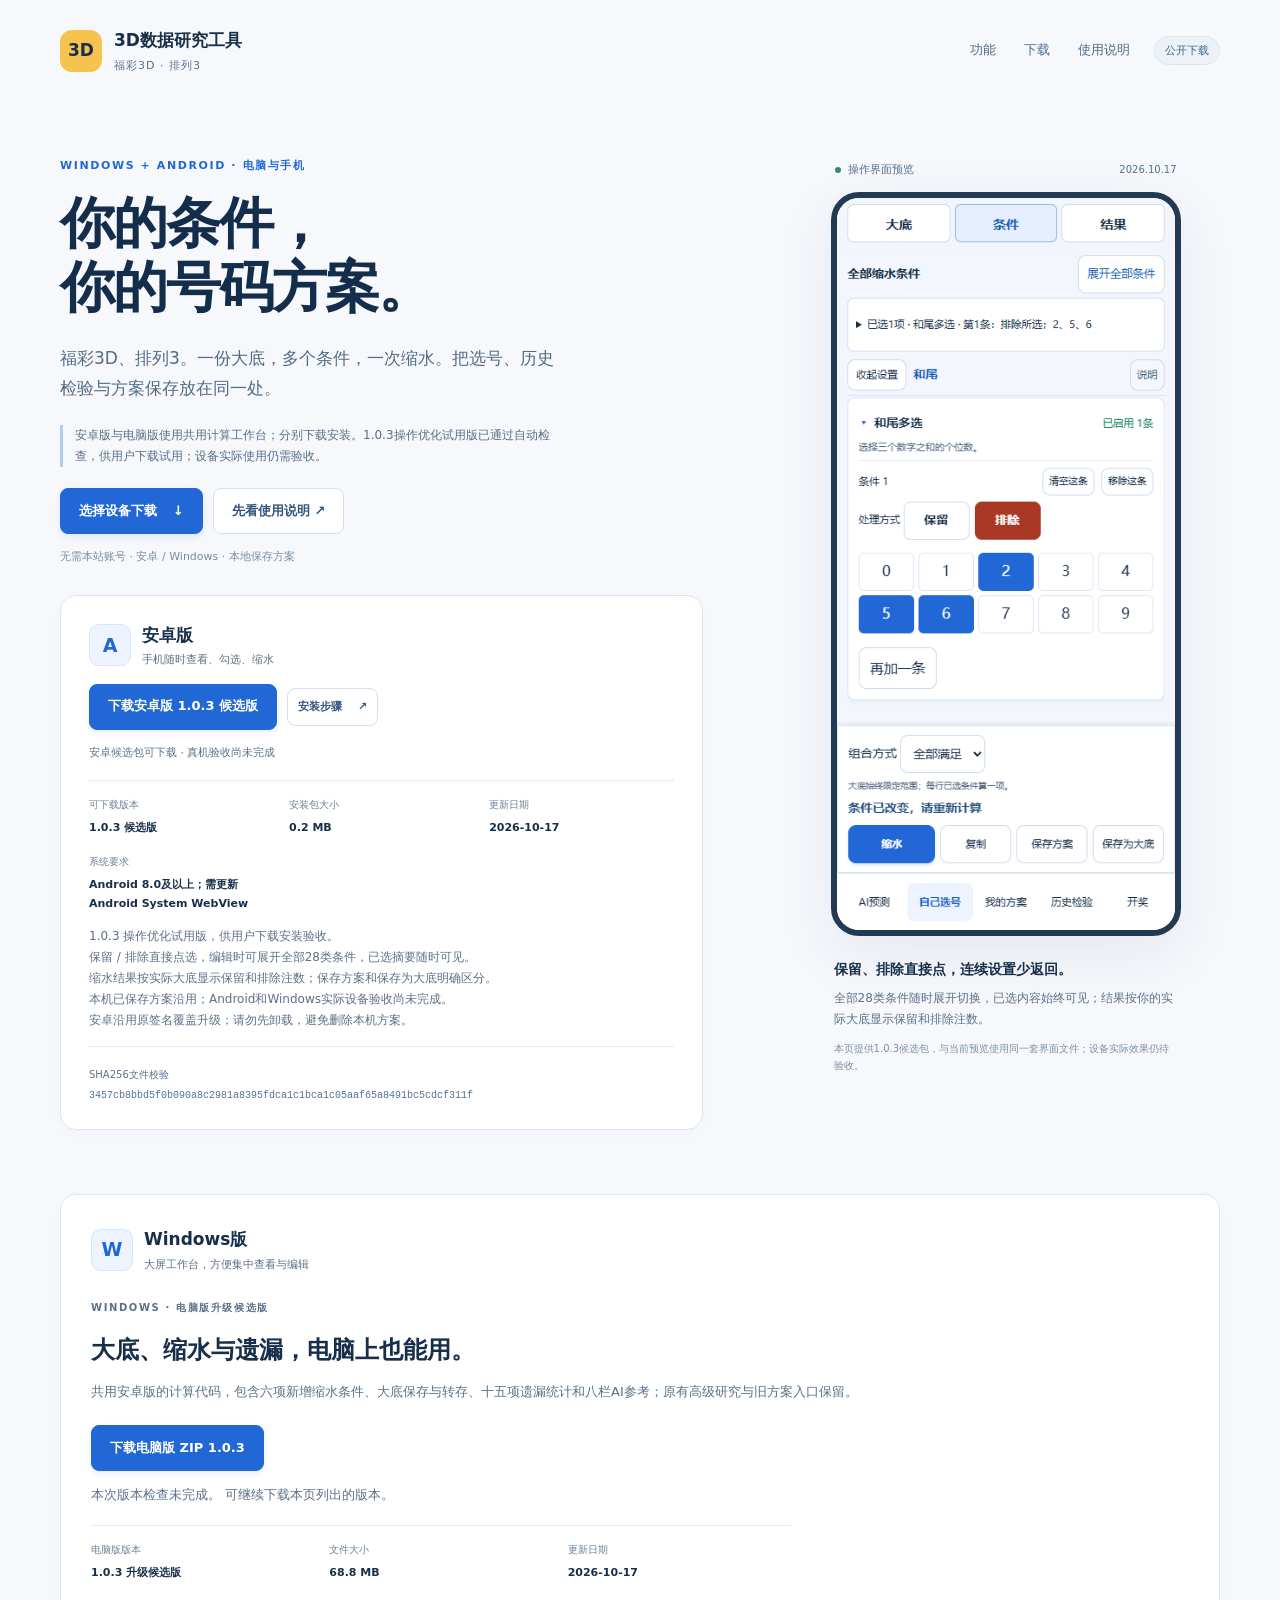
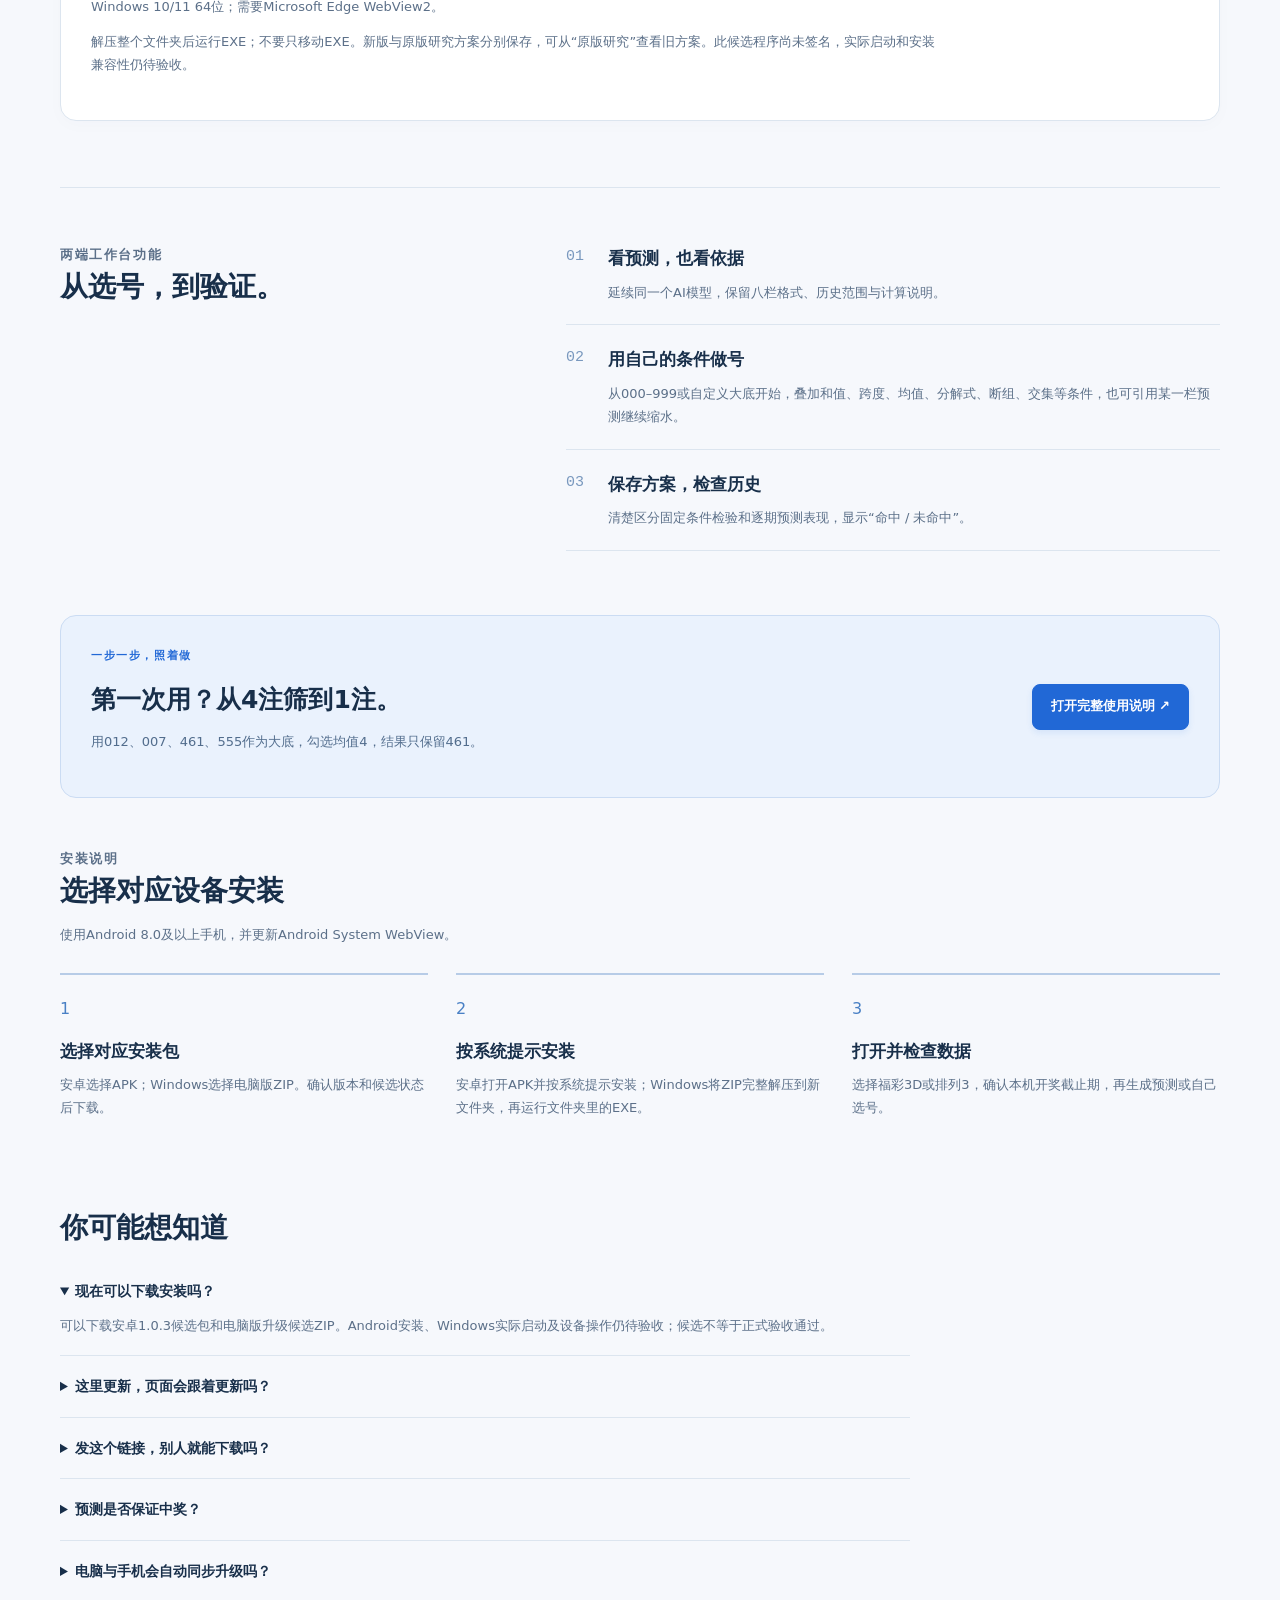
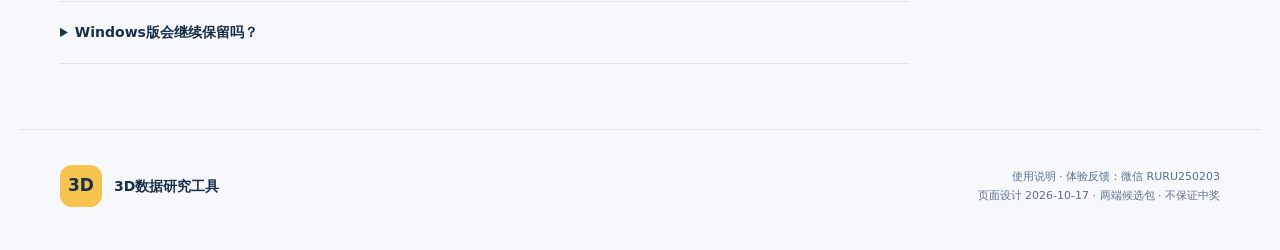
==== commit c85b6eb5: "Publish 1.0.3 usability trial downloads for Android and Windows" ====
--- a/index.html
+++ b/index.html
@@ -1,9 +1,9 @@
 <!doctype html>
-<html lang="zh-CN"><head><meta charset="utf-8"><meta name="viewport" content="width=device-width,initial-scale=1"><meta name="theme-color" content="#f8fafc"><title>3D数据研究工具 · 电脑版与安卓版下载</title><meta name="description" content="福彩3D、排列3研究工具公开下载入口。提供电脑版ZIP和安卓APK候选包，版本与说明分别更新。"><link rel="stylesheet" href="style.css"><script src="download.js?v=20261017-102" defer></script></head>
-<body><header class="top"><a class="brand" href="#"><span class="logo">3D</span><span>3D数据研究工具<small>福彩3D · 排列3</small></span></a><nav class="top-nav" aria-label="网站导航"><a href="#features">功能</a><a href="#downloads">下载</a><a href="usage_guide.html?v=102">使用说明</a></nav><span class="preview">公开下载</span></header>
-<main><section class="hero"><div class="hero-copy"><p class="eyebrow">WINDOWS + ANDROID · 电脑与手机</p><h1>你的条件，<br>你的号码方案。</h1><p class="lead">福彩3D、排列3。一份大底，多个条件，一次缩水。把选号、历史检验与方案保存放在同一处。</p><p class="development">安卓版与电脑版使用共用计算工作台；分别下载安装。候选版已通过自动检查，设备实际使用仍需验收。</p><div class="actions"><a class="primary hero-cta" href="#downloads">选择设备下载 <span aria-hidden="true">↓</span></a><a class="secondary" href="usage_guide.html?v=102">先看使用说明 ↗</a></div><p class="hero-tip">无需本站账号 · 安卓 / Windows · 本地保存方案</p><div class="android-card" id="downloads"><div class="platform-label"><span class="platform-symbol">A</span><div><strong>安卓版</strong><small>手机随时查看、勾选、缩水</small></div></div><div class="actions"><a id="download" data-channel="candidate" class="primary" href="research3d-1.0.2.apk" download>下载安卓版 1.0.2 候选版</a><a class="secondary" href="#windows">电脑版下载 ↓</a><a href="#install" class="secondary">安装步骤 <span aria-hidden="true">↗</span></a></div><p class="live-status" id="release-status" role="status">安卓1.0.2候选包可直接下载；正在检查更新。</p><dl class="release"><div><dt>可下载版本</dt><dd id="version">1.0.2 候选版</dd></div><div><dt>安装包大小</dt><dd id="size">0.2 MB</dd></div><div><dt>更新日期</dt><dd id="android-date">2026-10-17</dd></div><div><dt>系统要求</dt><dd id="requirement">Android 8.0及以上；需更新WebView</dd></div></dl><p id="release-notes" hidden></p><div class="checksum" id="checksum-wrap" hidden><span>SHA256文件校验</span><code id="checksum"></code></div></div></div>
-<div class="visual"><div class="visual-heading"><span class="live-dot"></span>操作界面预览<span>2026.10.17</span></div><div class="app-shot"><img src="workspace-preview.png?v=102" alt="1.0.2手机界面：和尾2、5、6已勾选，处理方式为排除所选" width="390" height="844"></div><div class="visual-caption"><strong>保留或排除，按你的条件做号。</strong><p>先选大底，再勾条件。在处理方式中选择保留所选或排除所选，统一缩水。</p></div><p class="visual-note">本页提供1.0.2候选包，与当前预览使用同一套界面文件；设备实际效果仍待验收。</p></div></section>
-<section id="windows" class="windows-download"><div class="platform-label"><span class="platform-symbol">W</span><div><strong>Windows版</strong><small>大屏工作台，方便集中查看与编辑</small></div></div><p class="eyebrow">WINDOWS · 电脑版升级候选版</p><h2>大底、缩水与遗漏，电脑上也能用。</h2><p>共用安卓版的计算代码，包含六项新增缩水条件、大底保存与转存、十五项遗漏统计和八栏AI参考；原有高级研究与旧方案入口保留。</p><div class="actions"><a id="windows-download" class="primary" href="research3d-windows-1.0.2-candidate-20261017.zip" download>下载电脑版 ZIP 1.0.2</a></div><p id="windows-status" class="live-status">电脑版1.0.2升级候选包可直接下载；完整解压后运行。</p><dl class="release"><div><dt>电脑版版本</dt><dd id="windows-version">1.0.2 升级候选版</dd></div><div><dt>文件大小</dt><dd id="windows-size">68.8 MB</dd></div><div><dt>更新日期</dt><dd id="windows-date">2026-10-17</dd></div></dl><p id="windows-requirement">Windows 10/11 64位；需要Microsoft Edge WebView2。</p><p>解压整个文件夹后运行EXE；不要只移动EXE。新版与原版研究方案分别保存，可从“原版研究”查看旧方案。此候选程序尚未签名，实际启动和安装兼容性仍待验收。</p><p id="windows-notes" hidden></p><div id="windows-checksum-wrap" class="checksum" hidden><span>电脑版ZIP SHA256</span><code id="windows-checksum"></code></div></section><section class="scope" id="features"><div class="section-title"><p class="eyebrow">两端工作台功能</p><h2>从选号，到验证。</h2></div><ol class="feature-list"><li><span>01</span><div><h3>看预测，也看依据</h3><p>延续同一个AI模型，保留八栏格式、历史范围与计算说明。</p></div></li><li><span>02</span><div><h3>用自己的条件做号</h3><p>从000–999或自定义大底开始，叠加和值、跨度、均值、分解式、断组、交集等条件，也可引用某一栏预测继续缩水。</p></div></li><li><span>03</span><div><h3>保存方案，检查历史</h3><p>清楚区分固定条件检验和逐期预测表现，显示“命中 / 未命中”。</p></div></li></ol></section>
-<section class="guide-banner"><div><p class="eyebrow">一步一步，照着做</p><h2>第一次用？从4注筛到1注。</h2><p>用012、007、461、555作为大底，勾选均值4，结果只保留461。</p></div><a class="primary" href="usage_guide.html?v=102#guide-example">打开完整使用说明 ↗</a></section><section class="install" id="install"><div class="section-title"><p class="eyebrow">安装说明</p><h2>选择对应设备安装</h2><p>使用Android 8.0及以上手机，并更新Android System WebView。</p></div><div class="steps"><article><span>1</span><h3>选择对应安装包</h3><p>安卓选择APK；Windows选择电脑版ZIP。确认版本和候选状态后下载。</p></article><article><span>2</span><h3>按系统提示安装</h3><p>安卓打开APK并按系统提示安装；Windows将ZIP完整解压到新文件夹，再运行文件夹里的EXE。</p></article><article><span>3</span><h3>打开并检查数据</h3><p>选择福彩3D或排列3，确认本机开奖截止期，再生成预测或自己选号。</p></article></div></section>
-<section class="questions" id="faq"><h2>你可能想知道</h2><details open><summary>现在可以下载安装吗？</summary><p>可以下载安卓1.0.2候选包和电脑版升级候选ZIP。Android安装、Windows实际启动及设备操作仍待验收；候选不等于正式验收通过。</p></details><details><summary>这里更新，页面会跟着更新吗？</summary><p>下载页读取同一份版本清单。发布对应平台的新包后，该平台版本、说明和下载入口一起更新；页面可见时约每30秒检查，回到页面时也会重查。未完成的构建不会当成新版发布。</p></details><details><summary>发这个链接，别人就能下载吗？</summary><p>下载页已开放公开访问，无需本站账号。把本页网址发给对方，对方可在电脑或安卓手机浏览器打开下载；下载入口会随新版发布更新。</p></details><details><summary>预测是否保证中奖？</summary><p>不保证。AI评分用于研究与排序，尚未证明稳定预测优势。历史命中率不代表未来中奖概率，命中表示符合本栏条件。</p></details><details><summary>电脑与手机会自动同步升级吗？</summary><p>工作台共用计算代码，但两端分别打包、显示版本与日期。网页约每30秒读取下载信息；已安装软件需要下载对应新包升级，不会自动替换程序。开奖数据由各端自行联网获取，个人方案不会跨设备自动同步。</p></details><details><summary>Windows版会继续保留吗？</summary><p>会。升级电脑版保留原版研究入口和原方案，新增共用工作台；新旧工作台方案分别保存。安卓与电脑之间暂不互导方案。</p></details></section>
-</main><footer><div class="brand"><span class="logo">3D</span><span>3D数据研究工具</span></div><p><a href="usage_guide.html?v=102">使用说明</a> · 体验反馈：微信 RURU250203<br>页面设计 2026-10-17 · 两端候选包 · 不保证中奖</p></footer></body></html>
+<html lang="zh-CN"><head><meta charset="utf-8"><meta name="viewport" content="width=device-width,initial-scale=1"><meta name="theme-color" content="#f8fafc"><title>3D数据研究工具 · 电脑版与安卓版下载</title><meta name="description" content="福彩3D、排列3研究工具公开下载入口。提供电脑版ZIP和安卓APK候选包，版本与说明分别更新。"><link rel="stylesheet" href="style.css"><script src="download.js?v=20261017-103" defer></script></head>
+<body><header class="top"><a class="brand" href="#"><span class="logo">3D</span><span>3D数据研究工具<small>福彩3D · 排列3</small></span></a><nav class="top-nav" aria-label="网站导航"><a href="#features">功能</a><a href="#downloads">下载</a><a href="usage_guide.html?v=103">使用说明</a></nav><span class="preview">公开下载</span></header>
+<main><section class="hero"><div class="hero-copy"><p class="eyebrow">WINDOWS + ANDROID · 电脑与手机</p><h1>你的条件，<br>你的号码方案。</h1><p class="lead">福彩3D、排列3。一份大底，多个条件，一次缩水。把选号、历史检验与方案保存放在同一处。</p><p class="development">安卓版与电脑版使用共用计算工作台；分别下载安装。1.0.3操作优化试用版已通过自动检查，供用户下载试用；设备实际使用仍需验收。</p><div class="actions"><a class="primary hero-cta" href="#downloads">选择设备下载 <span aria-hidden="true">↓</span></a><a class="secondary" href="usage_guide.html?v=103">先看使用说明 ↗</a></div><p class="hero-tip">无需本站账号 · 安卓 / Windows · 本地保存方案</p><div class="android-card" id="downloads"><div class="platform-label"><span class="platform-symbol">A</span><div><strong>安卓版</strong><small>手机随时查看、勾选、缩水</small></div></div><div class="actions"><a id="download" data-channel="candidate" class="primary" href="research3d-1.0.3.apk" download>下载安卓版 1.0.3 候选版</a><a class="secondary" href="#windows">电脑版下载 ↓</a><a href="#install" class="secondary">安装步骤 <span aria-hidden="true">↗</span></a></div><p class="live-status" id="release-status" role="status">安卓1.0.3候选包可直接下载；正在检查更新。</p><dl class="release"><div><dt>可下载版本</dt><dd id="version">1.0.3 候选版</dd></div><div><dt>安装包大小</dt><dd id="size">0.2 MB</dd></div><div><dt>更新日期</dt><dd id="android-date">2026-10-17</dd></div><div><dt>系统要求</dt><dd id="requirement">Android 8.0及以上；需更新WebView</dd></div></dl><p id="release-notes" hidden></p><div class="checksum" id="checksum-wrap" hidden><span>SHA256文件校验</span><code id="checksum"></code></div></div></div>
+<div class="visual"><div class="visual-heading"><span class="live-dot"></span>操作界面预览<span>2026.10.17</span></div><div class="app-shot"><img src="workspace-preview.png?v=103" alt="1.0.3手机界面：和尾2、5、6已勾选，直接点选排除按钮" width="390" height="844"></div><div class="visual-caption"><strong>保留、排除直接点，连续设置少返回。</strong><p>全部28类条件随时展开切换，已选内容始终可见；结果按你的实际大底显示保留和排除注数。</p></div><p class="visual-note">本页提供1.0.3候选包，与当前预览使用同一套界面文件；设备实际效果仍待验收。</p></div></section>
+<section id="windows" class="windows-download"><div class="platform-label"><span class="platform-symbol">W</span><div><strong>Windows版</strong><small>大屏工作台，方便集中查看与编辑</small></div></div><p class="eyebrow">WINDOWS · 电脑版升级候选版</p><h2>大底、缩水与遗漏，电脑上也能用。</h2><p>共用安卓版的计算代码，包含六项新增缩水条件、大底保存与转存、十五项遗漏统计和八栏AI参考；原有高级研究与旧方案入口保留。</p><div class="actions"><a id="windows-download" class="primary" href="research3d-windows-1.0.3-candidate-20261017.zip" download>下载电脑版 ZIP 1.0.3</a></div><p id="windows-status" class="live-status">电脑版1.0.3升级候选包可直接下载；完整解压后运行。</p><dl class="release"><div><dt>电脑版版本</dt><dd id="windows-version">1.0.3 升级候选版</dd></div><div><dt>文件大小</dt><dd id="windows-size">68.8 MB</dd></div><div><dt>更新日期</dt><dd id="windows-date">2026-10-17</dd></div></dl><p id="windows-requirement">Windows 10/11 64位；需要Microsoft Edge WebView2。</p><p>解压整个文件夹后运行EXE；不要只移动EXE。新版与原版研究方案分别保存，可从“原版研究”查看旧方案。此候选程序尚未签名，实际启动和安装兼容性仍待验收。</p><p id="windows-notes" hidden></p><div id="windows-checksum-wrap" class="checksum" hidden><span>电脑版ZIP SHA256</span><code id="windows-checksum"></code></div></section><section class="scope" id="features"><div class="section-title"><p class="eyebrow">两端工作台功能</p><h2>从选号，到验证。</h2></div><ol class="feature-list"><li><span>01</span><div><h3>看预测，也看依据</h3><p>延续同一个AI模型，保留八栏格式、历史范围与计算说明。</p></div></li><li><span>02</span><div><h3>用自己的条件做号</h3><p>从000–999或自定义大底开始，叠加和值、跨度、均值、分解式、断组、交集等条件，也可引用某一栏预测继续缩水。</p></div></li><li><span>03</span><div><h3>保存方案，检查历史</h3><p>清楚区分固定条件检验和逐期预测表现，显示“命中 / 未命中”。</p></div></li></ol></section>
+<section class="guide-banner"><div><p class="eyebrow">一步一步，照着做</p><h2>第一次用？从4注筛到1注。</h2><p>用012、007、461、555作为大底，勾选均值4，结果只保留461。</p></div><a class="primary" href="usage_guide.html?v=103#guide-example">打开完整使用说明 ↗</a></section><section class="install" id="install"><div class="section-title"><p class="eyebrow">安装说明</p><h2>选择对应设备安装</h2><p>使用Android 8.0及以上手机，并更新Android System WebView。</p></div><div class="steps"><article><span>1</span><h3>选择对应安装包</h3><p>安卓选择APK；Windows选择电脑版ZIP。确认版本和候选状态后下载。</p></article><article><span>2</span><h3>按系统提示安装</h3><p>安卓打开APK并按系统提示安装；Windows将ZIP完整解压到新文件夹，再运行文件夹里的EXE。</p></article><article><span>3</span><h3>打开并检查数据</h3><p>选择福彩3D或排列3，确认本机开奖截止期，再生成预测或自己选号。</p></article></div></section>
+<section class="questions" id="faq"><h2>你可能想知道</h2><details open><summary>现在可以下载安装吗？</summary><p>可以下载安卓1.0.3候选包和电脑版升级候选ZIP。Android安装、Windows实际启动及设备操作仍待验收；候选不等于正式验收通过。</p></details><details><summary>这里更新，页面会跟着更新吗？</summary><p>下载页读取同一份版本清单。发布对应平台的新包后，该平台版本、说明和下载入口一起更新；页面可见时约每30秒检查，回到页面时也会重查。未完成的构建不会当成新版发布。</p></details><details><summary>发这个链接，别人就能下载吗？</summary><p>下载页已开放公开访问，无需本站账号。把本页网址发给对方，对方可在电脑或安卓手机浏览器打开下载；下载入口会随新版发布更新。</p></details><details><summary>预测是否保证中奖？</summary><p>不保证。AI评分用于研究与排序，尚未证明稳定预测优势。历史命中率不代表未来中奖概率，命中表示符合本栏条件。</p></details><details><summary>电脑与手机会自动同步升级吗？</summary><p>工作台共用计算代码，但两端分别打包、显示版本与日期。网页约每30秒读取下载信息；已安装软件需要下载对应新包升级，不会自动替换程序。开奖数据由各端自行联网获取，个人方案不会跨设备自动同步。</p></details><details><summary>Windows版会继续保留吗？</summary><p>会。升级电脑版保留原版研究入口和原方案，新增共用工作台；新旧工作台方案分别保存。安卓与电脑之间暂不互导方案。</p></details></section>
+</main><footer><div class="brand"><span class="logo">3D</span><span>3D数据研究工具</span></div><p><a href="usage_guide.html?v=103">使用说明</a> · 体验反馈：微信 RURU250203<br>页面设计 2026-10-17 · 两端候选包 · 不保证中奖</p></footer></body></html>
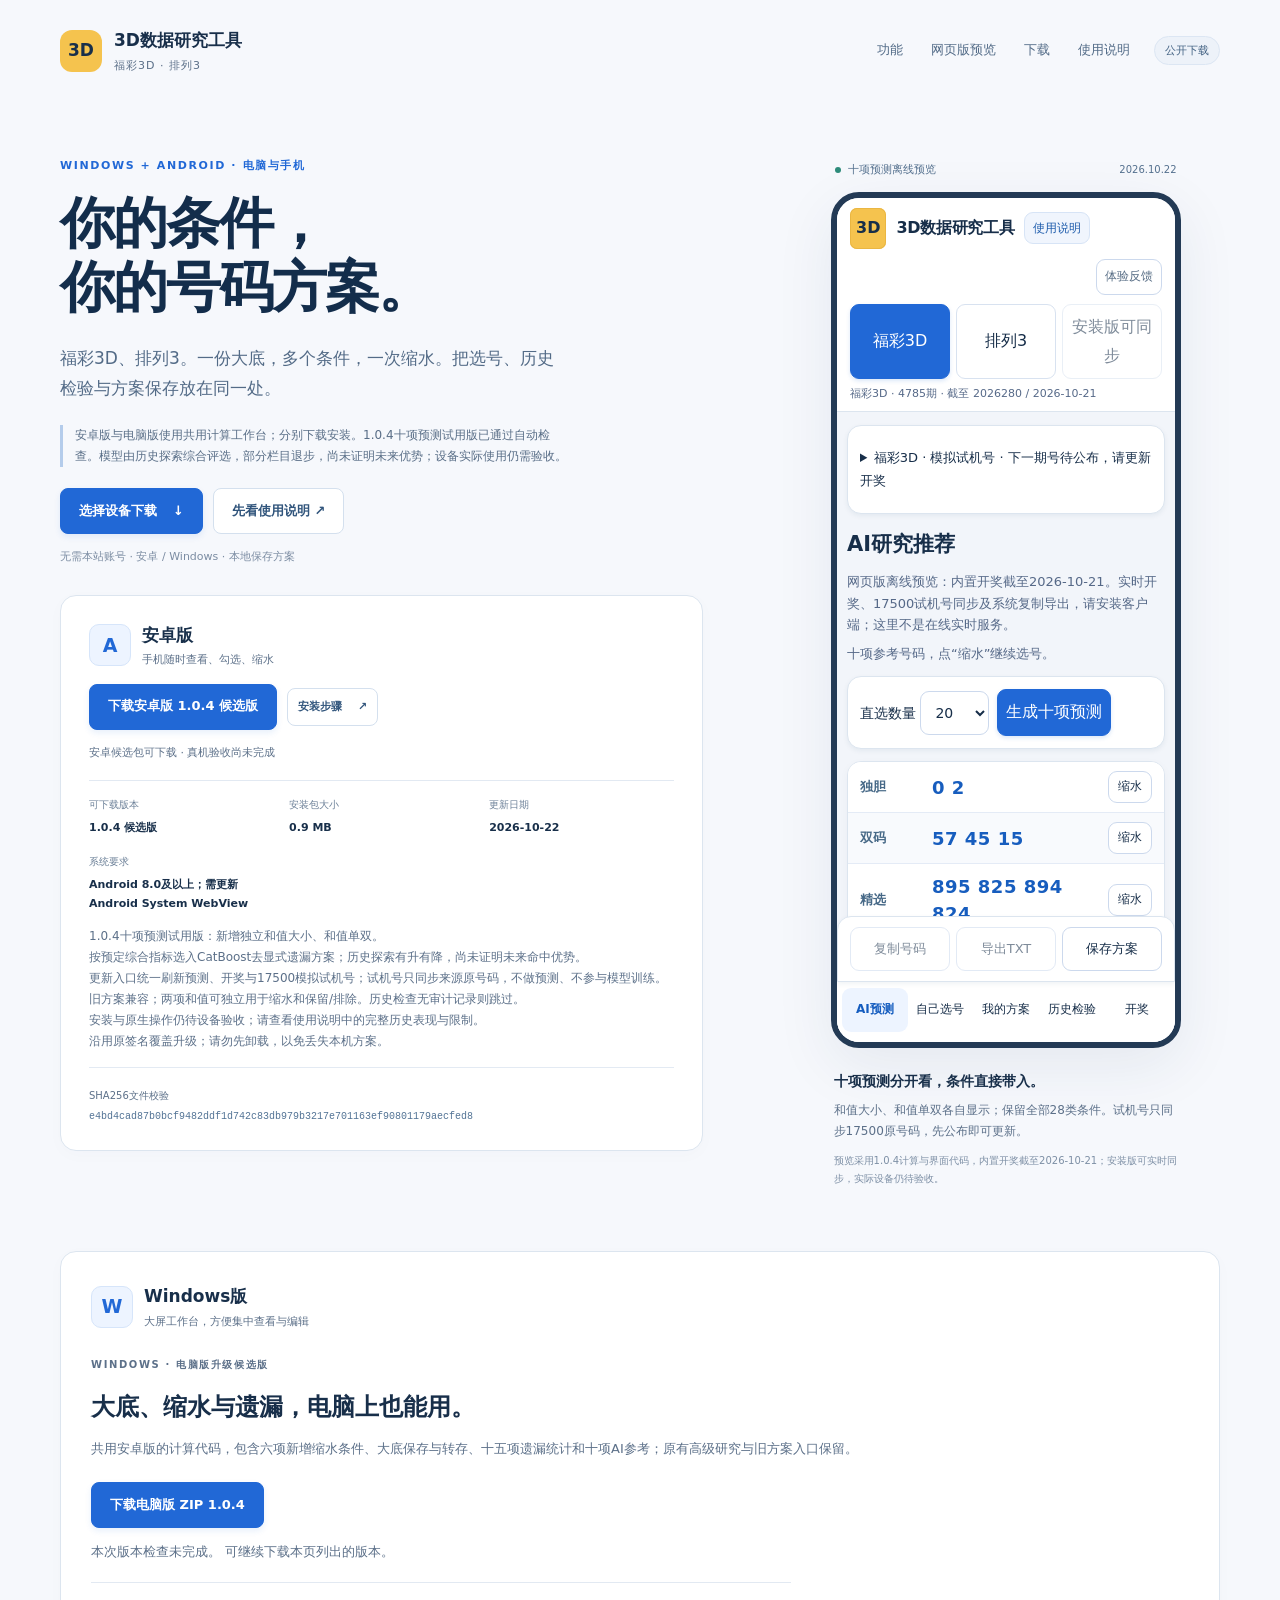
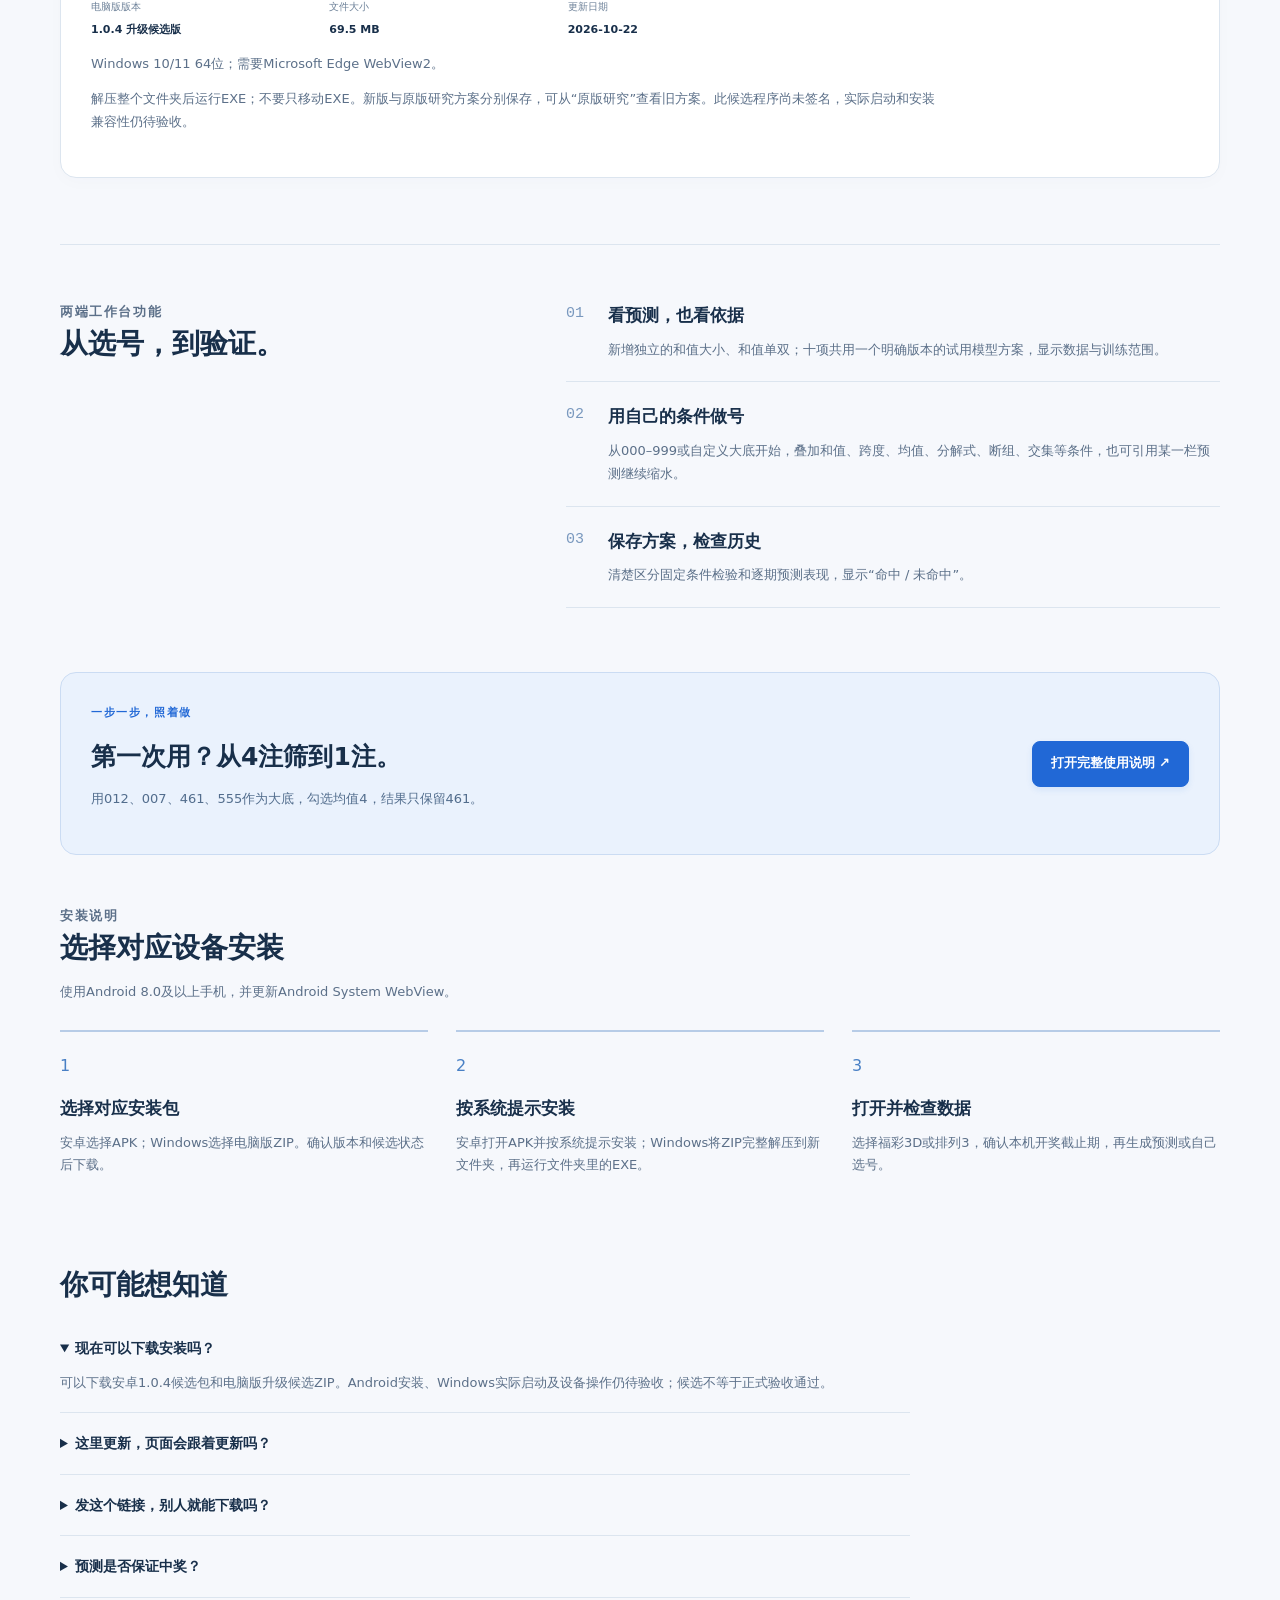
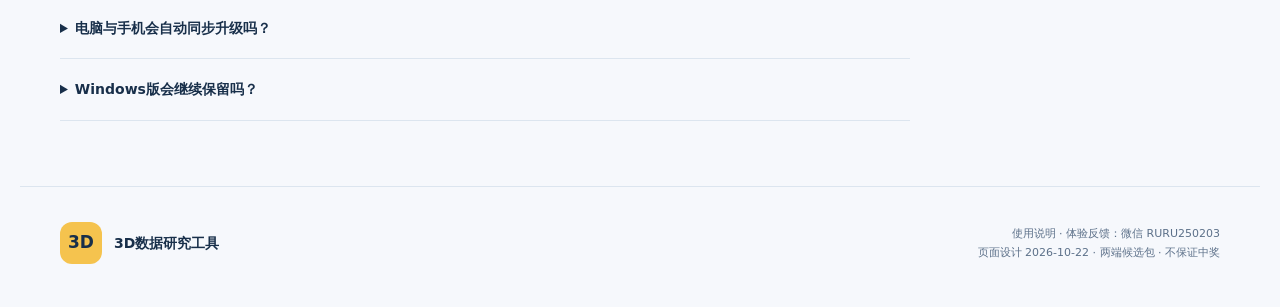
==== commit c7171da4: "Publish 1.0.4 ten-column trial clients and offline preview" ====
--- a/index.html
+++ b/index.html
@@ -1,9 +1,9 @@
 <!doctype html>
-<html lang="zh-CN"><head><meta charset="utf-8"><meta name="viewport" content="width=device-width,initial-scale=1"><meta name="theme-color" content="#f8fafc"><title>3D数据研究工具 · 电脑版与安卓版下载</title><meta name="description" content="福彩3D、排列3研究工具公开下载入口。提供电脑版ZIP和安卓APK候选包，版本与说明分别更新。"><link rel="stylesheet" href="style.css"><script src="download.js?v=20261017-103" defer></script></head>
-<body><header class="top"><a class="brand" href="#"><span class="logo">3D</span><span>3D数据研究工具<small>福彩3D · 排列3</small></span></a><nav class="top-nav" aria-label="网站导航"><a href="#features">功能</a><a href="#downloads">下载</a><a href="usage_guide.html?v=103">使用说明</a></nav><span class="preview">公开下载</span></header>
-<main><section class="hero"><div class="hero-copy"><p class="eyebrow">WINDOWS + ANDROID · 电脑与手机</p><h1>你的条件，<br>你的号码方案。</h1><p class="lead">福彩3D、排列3。一份大底，多个条件，一次缩水。把选号、历史检验与方案保存放在同一处。</p><p class="development">安卓版与电脑版使用共用计算工作台；分别下载安装。1.0.3操作优化试用版已通过自动检查，供用户下载试用；设备实际使用仍需验收。</p><div class="actions"><a class="primary hero-cta" href="#downloads">选择设备下载 <span aria-hidden="true">↓</span></a><a class="secondary" href="usage_guide.html?v=103">先看使用说明 ↗</a></div><p class="hero-tip">无需本站账号 · 安卓 / Windows · 本地保存方案</p><div class="android-card" id="downloads"><div class="platform-label"><span class="platform-symbol">A</span><div><strong>安卓版</strong><small>手机随时查看、勾选、缩水</small></div></div><div class="actions"><a id="download" data-channel="candidate" class="primary" href="research3d-1.0.3.apk" download>下载安卓版 1.0.3 候选版</a><a class="secondary" href="#windows">电脑版下载 ↓</a><a href="#install" class="secondary">安装步骤 <span aria-hidden="true">↗</span></a></div><p class="live-status" id="release-status" role="status">安卓1.0.3候选包可直接下载；正在检查更新。</p><dl class="release"><div><dt>可下载版本</dt><dd id="version">1.0.3 候选版</dd></div><div><dt>安装包大小</dt><dd id="size">0.2 MB</dd></div><div><dt>更新日期</dt><dd id="android-date">2026-10-17</dd></div><div><dt>系统要求</dt><dd id="requirement">Android 8.0及以上；需更新WebView</dd></div></dl><p id="release-notes" hidden></p><div class="checksum" id="checksum-wrap" hidden><span>SHA256文件校验</span><code id="checksum"></code></div></div></div>
-<div class="visual"><div class="visual-heading"><span class="live-dot"></span>操作界面预览<span>2026.10.17</span></div><div class="app-shot"><img src="workspace-preview.png?v=103" alt="1.0.3手机界面：和尾2、5、6已勾选，直接点选排除按钮" width="390" height="844"></div><div class="visual-caption"><strong>保留、排除直接点，连续设置少返回。</strong><p>全部28类条件随时展开切换，已选内容始终可见；结果按你的实际大底显示保留和排除注数。</p></div><p class="visual-note">本页提供1.0.3候选包，与当前预览使用同一套界面文件；设备实际效果仍待验收。</p></div></section>
-<section id="windows" class="windows-download"><div class="platform-label"><span class="platform-symbol">W</span><div><strong>Windows版</strong><small>大屏工作台，方便集中查看与编辑</small></div></div><p class="eyebrow">WINDOWS · 电脑版升级候选版</p><h2>大底、缩水与遗漏，电脑上也能用。</h2><p>共用安卓版的计算代码，包含六项新增缩水条件、大底保存与转存、十五项遗漏统计和八栏AI参考；原有高级研究与旧方案入口保留。</p><div class="actions"><a id="windows-download" class="primary" href="research3d-windows-1.0.3-candidate-20261017.zip" download>下载电脑版 ZIP 1.0.3</a></div><p id="windows-status" class="live-status">电脑版1.0.3升级候选包可直接下载；完整解压后运行。</p><dl class="release"><div><dt>电脑版版本</dt><dd id="windows-version">1.0.3 升级候选版</dd></div><div><dt>文件大小</dt><dd id="windows-size">68.8 MB</dd></div><div><dt>更新日期</dt><dd id="windows-date">2026-10-17</dd></div></dl><p id="windows-requirement">Windows 10/11 64位；需要Microsoft Edge WebView2。</p><p>解压整个文件夹后运行EXE；不要只移动EXE。新版与原版研究方案分别保存，可从“原版研究”查看旧方案。此候选程序尚未签名，实际启动和安装兼容性仍待验收。</p><p id="windows-notes" hidden></p><div id="windows-checksum-wrap" class="checksum" hidden><span>电脑版ZIP SHA256</span><code id="windows-checksum"></code></div></section><section class="scope" id="features"><div class="section-title"><p class="eyebrow">两端工作台功能</p><h2>从选号，到验证。</h2></div><ol class="feature-list"><li><span>01</span><div><h3>看预测，也看依据</h3><p>延续同一个AI模型，保留八栏格式、历史范围与计算说明。</p></div></li><li><span>02</span><div><h3>用自己的条件做号</h3><p>从000–999或自定义大底开始，叠加和值、跨度、均值、分解式、断组、交集等条件，也可引用某一栏预测继续缩水。</p></div></li><li><span>03</span><div><h3>保存方案，检查历史</h3><p>清楚区分固定条件检验和逐期预测表现，显示“命中 / 未命中”。</p></div></li></ol></section>
-<section class="guide-banner"><div><p class="eyebrow">一步一步，照着做</p><h2>第一次用？从4注筛到1注。</h2><p>用012、007、461、555作为大底，勾选均值4，结果只保留461。</p></div><a class="primary" href="usage_guide.html?v=103#guide-example">打开完整使用说明 ↗</a></section><section class="install" id="install"><div class="section-title"><p class="eyebrow">安装说明</p><h2>选择对应设备安装</h2><p>使用Android 8.0及以上手机，并更新Android System WebView。</p></div><div class="steps"><article><span>1</span><h3>选择对应安装包</h3><p>安卓选择APK；Windows选择电脑版ZIP。确认版本和候选状态后下载。</p></article><article><span>2</span><h3>按系统提示安装</h3><p>安卓打开APK并按系统提示安装；Windows将ZIP完整解压到新文件夹，再运行文件夹里的EXE。</p></article><article><span>3</span><h3>打开并检查数据</h3><p>选择福彩3D或排列3，确认本机开奖截止期，再生成预测或自己选号。</p></article></div></section>
-<section class="questions" id="faq"><h2>你可能想知道</h2><details open><summary>现在可以下载安装吗？</summary><p>可以下载安卓1.0.3候选包和电脑版升级候选ZIP。Android安装、Windows实际启动及设备操作仍待验收；候选不等于正式验收通过。</p></details><details><summary>这里更新，页面会跟着更新吗？</summary><p>下载页读取同一份版本清单。发布对应平台的新包后，该平台版本、说明和下载入口一起更新；页面可见时约每30秒检查，回到页面时也会重查。未完成的构建不会当成新版发布。</p></details><details><summary>发这个链接，别人就能下载吗？</summary><p>下载页已开放公开访问，无需本站账号。把本页网址发给对方，对方可在电脑或安卓手机浏览器打开下载；下载入口会随新版发布更新。</p></details><details><summary>预测是否保证中奖？</summary><p>不保证。AI评分用于研究与排序，尚未证明稳定预测优势。历史命中率不代表未来中奖概率，命中表示符合本栏条件。</p></details><details><summary>电脑与手机会自动同步升级吗？</summary><p>工作台共用计算代码，但两端分别打包、显示版本与日期。网页约每30秒读取下载信息；已安装软件需要下载对应新包升级，不会自动替换程序。开奖数据由各端自行联网获取，个人方案不会跨设备自动同步。</p></details><details><summary>Windows版会继续保留吗？</summary><p>会。升级电脑版保留原版研究入口和原方案，新增共用工作台；新旧工作台方案分别保存。安卓与电脑之间暂不互导方案。</p></details></section>
-</main><footer><div class="brand"><span class="logo">3D</span><span>3D数据研究工具</span></div><p><a href="usage_guide.html?v=103">使用说明</a> · 体验反馈：微信 RURU250203<br>页面设计 2026-10-17 · 两端候选包 · 不保证中奖</p></footer></body></html>
+<html lang="zh-CN"><head><meta charset="utf-8"><meta name="viewport" content="width=device-width,initial-scale=1"><meta name="theme-color" content="#f8fafc"><title>3D数据研究工具 · 电脑版与安卓版下载</title><meta name="description" content="福彩3D、排列3研究工具公开下载入口。提供电脑版ZIP和安卓APK候选包，版本与说明分别更新。"><link rel="stylesheet" href="style.css"><script src="download.js?v=20261022-104" defer></script></head>
+<body><header class="top"><a class="brand" href="#"><span class="logo">3D</span><span>3D数据研究工具<small>福彩3D · 排列3</small></span></a><nav class="top-nav" aria-label="网站导航"><a href="#features">功能</a><a href="preview/?v=104">网页版预览</a><a href="#downloads">下载</a><a href="usage_guide.html?v=104">使用说明</a></nav><span class="preview">公开下载</span></header>
+<main><section class="hero"><div class="hero-copy"><p class="eyebrow">WINDOWS + ANDROID · 电脑与手机</p><h1>你的条件，<br>你的号码方案。</h1><p class="lead">福彩3D、排列3。一份大底，多个条件，一次缩水。把选号、历史检验与方案保存放在同一处。</p><p class="development">安卓版与电脑版使用共用计算工作台；分别下载安装。1.0.4十项预测试用版已通过自动检查。模型由历史探索综合评选，部分栏目退步，尚未证明未来优势；设备实际使用仍需验收。</p><div class="actions"><a class="primary hero-cta" href="#downloads">选择设备下载 <span aria-hidden="true">↓</span></a><a class="secondary" href="usage_guide.html?v=104">先看使用说明 ↗</a></div><p class="hero-tip">无需本站账号 · 安卓 / Windows · 本地保存方案</p><div class="android-card" id="downloads"><div class="platform-label"><span class="platform-symbol">A</span><div><strong>安卓版</strong><small>手机随时查看、勾选、缩水</small></div></div><div class="actions"><a id="download" data-channel="candidate" class="primary" href="research3d-1.0.4.apk" download>下载安卓版 1.0.4 候选版</a><a class="secondary" href="#windows">电脑版下载 ↓</a><a href="#install" class="secondary">安装步骤 <span aria-hidden="true">↗</span></a></div><p class="live-status" id="release-status" role="status">安卓1.0.4候选包可直接下载；正在检查更新。</p><dl class="release"><div><dt>可下载版本</dt><dd id="version">1.0.4 候选版</dd></div><div><dt>安装包大小</dt><dd id="size">0.9 MB</dd></div><div><dt>更新日期</dt><dd id="android-date">2026-10-22</dd></div><div><dt>系统要求</dt><dd id="requirement">Android 8.0及以上；需更新WebView</dd></div></dl><p id="release-notes" hidden></p><div class="checksum" id="checksum-wrap" hidden><span>SHA256文件校验</span><code id="checksum"></code></div></div></div>
+<div class="visual"><div class="visual-heading"><span class="live-dot"></span>十项预测离线预览<span>2026.10.22</span></div><div class="app-shot"><iframe src="preview/?v=104" title="1.0.4十项预测离线界面预览" loading="lazy" style="width:100%;height:844px;border:0;display:block"></iframe></div><div class="visual-caption"><strong>十项预测分开看，条件直接带入。</strong><p>和值大小、和值单双各自显示；保留全部28类条件。试机号只同步17500原号码，先公布即可更新。</p></div><p class="visual-note">预览采用1.0.4计算与界面代码，内置开奖截至2026-10-21；安装版可实时同步，实际设备仍待验收。</p></div></section>
+<section id="windows" class="windows-download"><div class="platform-label"><span class="platform-symbol">W</span><div><strong>Windows版</strong><small>大屏工作台，方便集中查看与编辑</small></div></div><p class="eyebrow">WINDOWS · 电脑版升级候选版</p><h2>大底、缩水与遗漏，电脑上也能用。</h2><p>共用安卓版的计算代码，包含六项新增缩水条件、大底保存与转存、十五项遗漏统计和十项AI参考；原有高级研究与旧方案入口保留。</p><div class="actions"><a id="windows-download" class="primary" href="research3d-windows-1.0.4-candidate-20261022.zip" download>下载电脑版 ZIP 1.0.4</a></div><p id="windows-status" class="live-status">电脑版1.0.4升级候选包可直接下载；完整解压后运行。</p><dl class="release"><div><dt>电脑版版本</dt><dd id="windows-version">1.0.4 升级候选版</dd></div><div><dt>文件大小</dt><dd id="windows-size">69.5 MB</dd></div><div><dt>更新日期</dt><dd id="windows-date">2026-10-22</dd></div></dl><p id="windows-requirement">Windows 10/11 64位；需要Microsoft Edge WebView2。</p><p>解压整个文件夹后运行EXE；不要只移动EXE。新版与原版研究方案分别保存，可从“原版研究”查看旧方案。此候选程序尚未签名，实际启动和安装兼容性仍待验收。</p><p id="windows-notes" hidden></p><div id="windows-checksum-wrap" class="checksum" hidden><span>电脑版ZIP SHA256</span><code id="windows-checksum"></code></div></section><section class="scope" id="features"><div class="section-title"><p class="eyebrow">两端工作台功能</p><h2>从选号，到验证。</h2></div><ol class="feature-list"><li><span>01</span><div><h3>看预测，也看依据</h3><p>新增独立的和值大小、和值单双；十项共用一个明确版本的试用模型方案，显示数据与训练范围。</p></div></li><li><span>02</span><div><h3>用自己的条件做号</h3><p>从000–999或自定义大底开始，叠加和值、跨度、均值、分解式、断组、交集等条件，也可引用某一栏预测继续缩水。</p></div></li><li><span>03</span><div><h3>保存方案，检查历史</h3><p>清楚区分固定条件检验和逐期预测表现，显示“命中 / 未命中”。</p></div></li></ol></section>
+<section class="guide-banner"><div><p class="eyebrow">一步一步，照着做</p><h2>第一次用？从4注筛到1注。</h2><p>用012、007、461、555作为大底，勾选均值4，结果只保留461。</p></div><a class="primary" href="usage_guide.html?v=104#guide-example">打开完整使用说明 ↗</a></section><section class="install" id="install"><div class="section-title"><p class="eyebrow">安装说明</p><h2>选择对应设备安装</h2><p>使用Android 8.0及以上手机，并更新Android System WebView。</p></div><div class="steps"><article><span>1</span><h3>选择对应安装包</h3><p>安卓选择APK；Windows选择电脑版ZIP。确认版本和候选状态后下载。</p></article><article><span>2</span><h3>按系统提示安装</h3><p>安卓打开APK并按系统提示安装；Windows将ZIP完整解压到新文件夹，再运行文件夹里的EXE。</p></article><article><span>3</span><h3>打开并检查数据</h3><p>选择福彩3D或排列3，确认本机开奖截止期，再生成预测或自己选号。</p></article></div></section>
+<section class="questions" id="faq"><h2>你可能想知道</h2><details open><summary>现在可以下载安装吗？</summary><p>可以下载安卓1.0.4候选包和电脑版升级候选ZIP。Android安装、Windows实际启动及设备操作仍待验收；候选不等于正式验收通过。</p></details><details><summary>这里更新，页面会跟着更新吗？</summary><p>下载页读取同一份版本清单。发布对应平台的新包后，该平台版本、说明和下载入口一起更新；页面可见时约每30秒检查，回到页面时也会重查。未完成的构建不会当成新版发布。</p></details><details><summary>发这个链接，别人就能下载吗？</summary><p>下载页已开放公开访问，无需本站账号。把本页网址发给对方，对方可在电脑或安卓手机浏览器打开下载；下载入口会随新版发布更新。</p></details><details><summary>预测是否保证中奖？</summary><p>不保证。AI评分用于研究与排序，尚未证明稳定预测优势。历史命中率不代表未来中奖概率，命中表示符合本栏条件。</p></details><details><summary>电脑与手机会自动同步升级吗？</summary><p>工作台共用计算代码，但两端分别打包、显示版本与日期。网页约每30秒读取下载信息；已安装软件需要下载对应新包升级，不会自动替换程序。开奖数据由各端自行联网获取，个人方案不会跨设备自动同步。</p></details><details><summary>Windows版会继续保留吗？</summary><p>会。升级电脑版保留原版研究入口和原方案，新增共用工作台；新旧工作台方案分别保存。安卓与电脑之间暂不互导方案。</p></details></section>
+</main><footer><div class="brand"><span class="logo">3D</span><span>3D数据研究工具</span></div><p><a href="usage_guide.html?v=104">使用说明</a> · 体验反馈：微信 RURU250203<br>页面设计 2026-10-22 · 两端候选包 · 不保证中奖</p></footer></body></html>
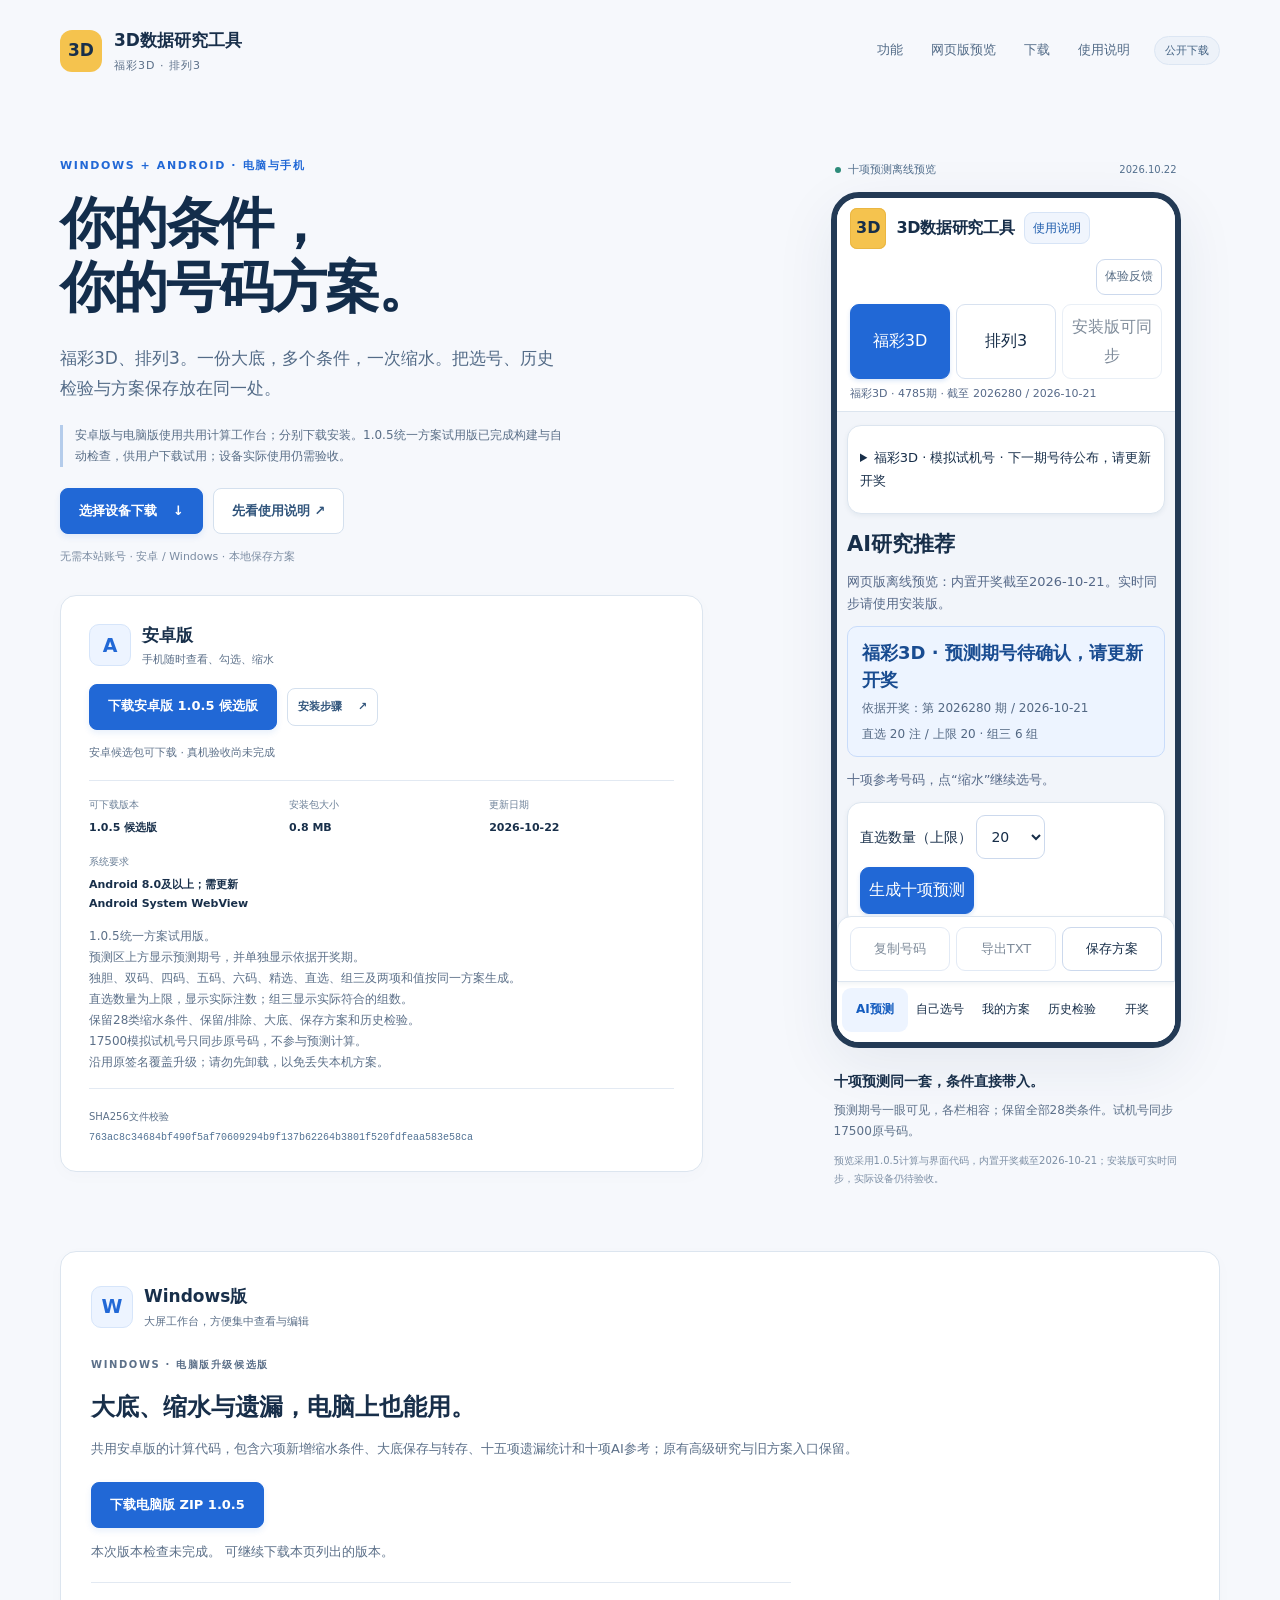
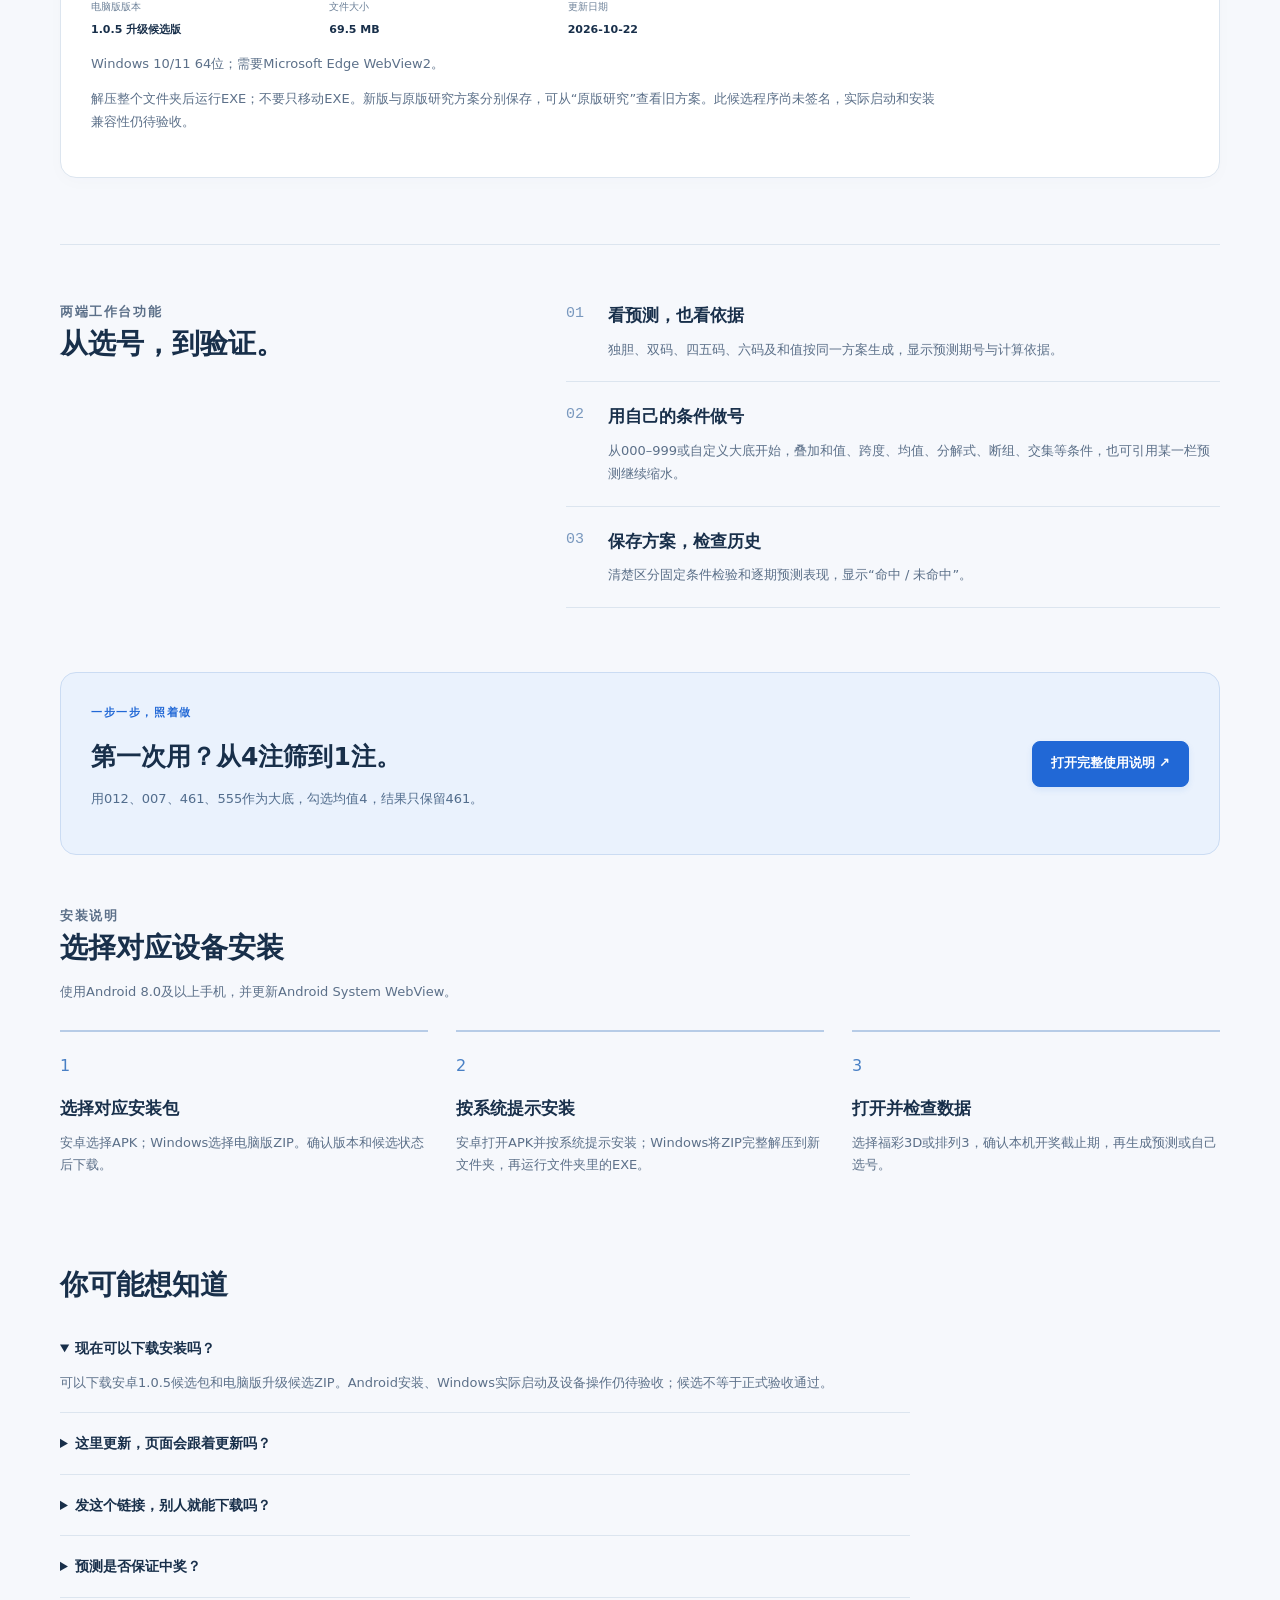
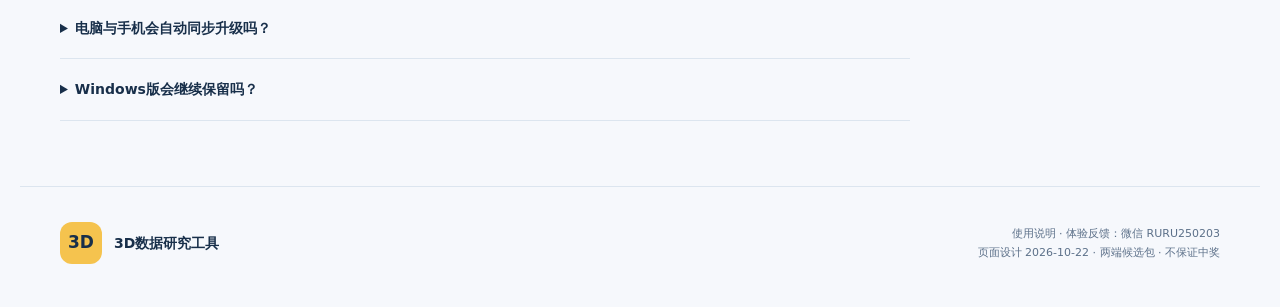
==== commit 3a5adc6b: "Publish 1.0.5 coherent forecast trial clients and preview" ====
--- a/index.html
+++ b/index.html
@@ -1,9 +1,9 @@
 <!doctype html>
-<html lang="zh-CN"><head><meta charset="utf-8"><meta name="viewport" content="width=device-width,initial-scale=1"><meta name="theme-color" content="#f8fafc"><title>3D数据研究工具 · 电脑版与安卓版下载</title><meta name="description" content="福彩3D、排列3研究工具公开下载入口。提供电脑版ZIP和安卓APK候选包，版本与说明分别更新。"><link rel="stylesheet" href="style.css"><script src="download.js?v=20261022-104" defer></script></head>
-<body><header class="top"><a class="brand" href="#"><span class="logo">3D</span><span>3D数据研究工具<small>福彩3D · 排列3</small></span></a><nav class="top-nav" aria-label="网站导航"><a href="#features">功能</a><a href="preview/?v=104">网页版预览</a><a href="#downloads">下载</a><a href="usage_guide.html?v=104">使用说明</a></nav><span class="preview">公开下载</span></header>
-<main><section class="hero"><div class="hero-copy"><p class="eyebrow">WINDOWS + ANDROID · 电脑与手机</p><h1>你的条件，<br>你的号码方案。</h1><p class="lead">福彩3D、排列3。一份大底，多个条件，一次缩水。把选号、历史检验与方案保存放在同一处。</p><p class="development">安卓版与电脑版使用共用计算工作台；分别下载安装。1.0.4十项预测试用版已通过自动检查。模型由历史探索综合评选，部分栏目退步，尚未证明未来优势；设备实际使用仍需验收。</p><div class="actions"><a class="primary hero-cta" href="#downloads">选择设备下载 <span aria-hidden="true">↓</span></a><a class="secondary" href="usage_guide.html?v=104">先看使用说明 ↗</a></div><p class="hero-tip">无需本站账号 · 安卓 / Windows · 本地保存方案</p><div class="android-card" id="downloads"><div class="platform-label"><span class="platform-symbol">A</span><div><strong>安卓版</strong><small>手机随时查看、勾选、缩水</small></div></div><div class="actions"><a id="download" data-channel="candidate" class="primary" href="research3d-1.0.4.apk" download>下载安卓版 1.0.4 候选版</a><a class="secondary" href="#windows">电脑版下载 ↓</a><a href="#install" class="secondary">安装步骤 <span aria-hidden="true">↗</span></a></div><p class="live-status" id="release-status" role="status">安卓1.0.4候选包可直接下载；正在检查更新。</p><dl class="release"><div><dt>可下载版本</dt><dd id="version">1.0.4 候选版</dd></div><div><dt>安装包大小</dt><dd id="size">0.9 MB</dd></div><div><dt>更新日期</dt><dd id="android-date">2026-10-22</dd></div><div><dt>系统要求</dt><dd id="requirement">Android 8.0及以上；需更新WebView</dd></div></dl><p id="release-notes" hidden></p><div class="checksum" id="checksum-wrap" hidden><span>SHA256文件校验</span><code id="checksum"></code></div></div></div>
-<div class="visual"><div class="visual-heading"><span class="live-dot"></span>十项预测离线预览<span>2026.10.22</span></div><div class="app-shot"><iframe src="preview/?v=104" title="1.0.4十项预测离线界面预览" loading="lazy" style="width:100%;height:844px;border:0;display:block"></iframe></div><div class="visual-caption"><strong>十项预测分开看，条件直接带入。</strong><p>和值大小、和值单双各自显示；保留全部28类条件。试机号只同步17500原号码，先公布即可更新。</p></div><p class="visual-note">预览采用1.0.4计算与界面代码，内置开奖截至2026-10-21；安装版可实时同步，实际设备仍待验收。</p></div></section>
-<section id="windows" class="windows-download"><div class="platform-label"><span class="platform-symbol">W</span><div><strong>Windows版</strong><small>大屏工作台，方便集中查看与编辑</small></div></div><p class="eyebrow">WINDOWS · 电脑版升级候选版</p><h2>大底、缩水与遗漏，电脑上也能用。</h2><p>共用安卓版的计算代码，包含六项新增缩水条件、大底保存与转存、十五项遗漏统计和十项AI参考；原有高级研究与旧方案入口保留。</p><div class="actions"><a id="windows-download" class="primary" href="research3d-windows-1.0.4-candidate-20261022.zip" download>下载电脑版 ZIP 1.0.4</a></div><p id="windows-status" class="live-status">电脑版1.0.4升级候选包可直接下载；完整解压后运行。</p><dl class="release"><div><dt>电脑版版本</dt><dd id="windows-version">1.0.4 升级候选版</dd></div><div><dt>文件大小</dt><dd id="windows-size">69.5 MB</dd></div><div><dt>更新日期</dt><dd id="windows-date">2026-10-22</dd></div></dl><p id="windows-requirement">Windows 10/11 64位；需要Microsoft Edge WebView2。</p><p>解压整个文件夹后运行EXE；不要只移动EXE。新版与原版研究方案分别保存，可从“原版研究”查看旧方案。此候选程序尚未签名，实际启动和安装兼容性仍待验收。</p><p id="windows-notes" hidden></p><div id="windows-checksum-wrap" class="checksum" hidden><span>电脑版ZIP SHA256</span><code id="windows-checksum"></code></div></section><section class="scope" id="features"><div class="section-title"><p class="eyebrow">两端工作台功能</p><h2>从选号，到验证。</h2></div><ol class="feature-list"><li><span>01</span><div><h3>看预测，也看依据</h3><p>新增独立的和值大小、和值单双；十项共用一个明确版本的试用模型方案，显示数据与训练范围。</p></div></li><li><span>02</span><div><h3>用自己的条件做号</h3><p>从000–999或自定义大底开始，叠加和值、跨度、均值、分解式、断组、交集等条件，也可引用某一栏预测继续缩水。</p></div></li><li><span>03</span><div><h3>保存方案，检查历史</h3><p>清楚区分固定条件检验和逐期预测表现，显示“命中 / 未命中”。</p></div></li></ol></section>
-<section class="guide-banner"><div><p class="eyebrow">一步一步，照着做</p><h2>第一次用？从4注筛到1注。</h2><p>用012、007、461、555作为大底，勾选均值4，结果只保留461。</p></div><a class="primary" href="usage_guide.html?v=104#guide-example">打开完整使用说明 ↗</a></section><section class="install" id="install"><div class="section-title"><p class="eyebrow">安装说明</p><h2>选择对应设备安装</h2><p>使用Android 8.0及以上手机，并更新Android System WebView。</p></div><div class="steps"><article><span>1</span><h3>选择对应安装包</h3><p>安卓选择APK；Windows选择电脑版ZIP。确认版本和候选状态后下载。</p></article><article><span>2</span><h3>按系统提示安装</h3><p>安卓打开APK并按系统提示安装；Windows将ZIP完整解压到新文件夹，再运行文件夹里的EXE。</p></article><article><span>3</span><h3>打开并检查数据</h3><p>选择福彩3D或排列3，确认本机开奖截止期，再生成预测或自己选号。</p></article></div></section>
-<section class="questions" id="faq"><h2>你可能想知道</h2><details open><summary>现在可以下载安装吗？</summary><p>可以下载安卓1.0.4候选包和电脑版升级候选ZIP。Android安装、Windows实际启动及设备操作仍待验收；候选不等于正式验收通过。</p></details><details><summary>这里更新，页面会跟着更新吗？</summary><p>下载页读取同一份版本清单。发布对应平台的新包后，该平台版本、说明和下载入口一起更新；页面可见时约每30秒检查，回到页面时也会重查。未完成的构建不会当成新版发布。</p></details><details><summary>发这个链接，别人就能下载吗？</summary><p>下载页已开放公开访问，无需本站账号。把本页网址发给对方，对方可在电脑或安卓手机浏览器打开下载；下载入口会随新版发布更新。</p></details><details><summary>预测是否保证中奖？</summary><p>不保证。AI评分用于研究与排序，尚未证明稳定预测优势。历史命中率不代表未来中奖概率，命中表示符合本栏条件。</p></details><details><summary>电脑与手机会自动同步升级吗？</summary><p>工作台共用计算代码，但两端分别打包、显示版本与日期。网页约每30秒读取下载信息；已安装软件需要下载对应新包升级，不会自动替换程序。开奖数据由各端自行联网获取，个人方案不会跨设备自动同步。</p></details><details><summary>Windows版会继续保留吗？</summary><p>会。升级电脑版保留原版研究入口和原方案，新增共用工作台；新旧工作台方案分别保存。安卓与电脑之间暂不互导方案。</p></details></section>
-</main><footer><div class="brand"><span class="logo">3D</span><span>3D数据研究工具</span></div><p><a href="usage_guide.html?v=104">使用说明</a> · 体验反馈：微信 RURU250203<br>页面设计 2026-10-22 · 两端候选包 · 不保证中奖</p></footer></body></html>
+<html lang="zh-CN"><head><meta charset="utf-8"><meta name="viewport" content="width=device-width,initial-scale=1"><meta name="theme-color" content="#f8fafc"><title>3D数据研究工具 · 电脑版与安卓版下载</title><meta name="description" content="福彩3D、排列3研究工具公开下载入口。提供电脑版ZIP和安卓APK候选包，版本与说明分别更新。"><link rel="stylesheet" href="style.css"><script src="download.js?v=20261022-105" defer></script></head>
+<body><header class="top"><a class="brand" href="#"><span class="logo">3D</span><span>3D数据研究工具<small>福彩3D · 排列3</small></span></a><nav class="top-nav" aria-label="网站导航"><a href="#features">功能</a><a href="preview/?v=105">网页版预览</a><a href="#downloads">下载</a><a href="usage_guide.html?v=105">使用说明</a></nav><span class="preview">公开下载</span></header>
+<main><section class="hero"><div class="hero-copy"><p class="eyebrow">WINDOWS + ANDROID · 电脑与手机</p><h1>你的条件，<br>你的号码方案。</h1><p class="lead">福彩3D、排列3。一份大底，多个条件，一次缩水。把选号、历史检验与方案保存放在同一处。</p><p class="development">安卓版与电脑版使用共用计算工作台；分别下载安装。1.0.5统一方案试用版已完成构建与自动检查，供用户下载试用；设备实际使用仍需验收。</p><div class="actions"><a class="primary hero-cta" href="#downloads">选择设备下载 <span aria-hidden="true">↓</span></a><a class="secondary" href="usage_guide.html?v=105">先看使用说明 ↗</a></div><p class="hero-tip">无需本站账号 · 安卓 / Windows · 本地保存方案</p><div class="android-card" id="downloads"><div class="platform-label"><span class="platform-symbol">A</span><div><strong>安卓版</strong><small>手机随时查看、勾选、缩水</small></div></div><div class="actions"><a id="download" data-channel="candidate" class="primary" href="research3d-1.0.5.apk" download>下载安卓版 1.0.5 候选版</a><a class="secondary" href="#windows">电脑版下载 ↓</a><a href="#install" class="secondary">安装步骤 <span aria-hidden="true">↗</span></a></div><p class="live-status" id="release-status" role="status">安卓1.0.5候选包可直接下载；正在检查更新。</p><dl class="release"><div><dt>可下载版本</dt><dd id="version">1.0.5 候选版</dd></div><div><dt>安装包大小</dt><dd id="size">0.9 MB</dd></div><div><dt>更新日期</dt><dd id="android-date">2026-10-22</dd></div><div><dt>系统要求</dt><dd id="requirement">Android 8.0及以上；需更新WebView</dd></div></dl><p id="release-notes" hidden></p><div class="checksum" id="checksum-wrap" hidden><span>SHA256文件校验</span><code id="checksum"></code></div></div></div>
+<div class="visual"><div class="visual-heading"><span class="live-dot"></span>十项预测离线预览<span>2026.10.22</span></div><div class="app-shot"><iframe src="preview/?v=105" title="1.0.5十项预测离线界面预览" loading="lazy" style="width:100%;height:844px;border:0;display:block"></iframe></div><div class="visual-caption"><strong>十项预测同一套，条件直接带入。</strong><p>预测期号一眼可见，各栏相容；保留全部28类条件。试机号同步17500原号码。</p></div><p class="visual-note">预览采用1.0.5计算与界面代码，内置开奖截至2026-10-21；安装版可实时同步，实际设备仍待验收。</p></div></section>
+<section id="windows" class="windows-download"><div class="platform-label"><span class="platform-symbol">W</span><div><strong>Windows版</strong><small>大屏工作台，方便集中查看与编辑</small></div></div><p class="eyebrow">WINDOWS · 电脑版升级候选版</p><h2>大底、缩水与遗漏，电脑上也能用。</h2><p>共用安卓版的计算代码，包含六项新增缩水条件、大底保存与转存、十五项遗漏统计和十项AI参考；原有高级研究与旧方案入口保留。</p><div class="actions"><a id="windows-download" class="primary" href="research3d-windows-1.0.5-candidate-20261022.zip" download>下载电脑版 ZIP 1.0.5</a></div><p id="windows-status" class="live-status">电脑版1.0.5升级候选包可直接下载；完整解压后运行。</p><dl class="release"><div><dt>电脑版版本</dt><dd id="windows-version">1.0.5 升级候选版</dd></div><div><dt>文件大小</dt><dd id="windows-size">69.5 MB</dd></div><div><dt>更新日期</dt><dd id="windows-date">2026-10-22</dd></div></dl><p id="windows-requirement">Windows 10/11 64位；需要Microsoft Edge WebView2。</p><p>解压整个文件夹后运行EXE；不要只移动EXE。新版与原版研究方案分别保存，可从“原版研究”查看旧方案。此候选程序尚未签名，实际启动和安装兼容性仍待验收。</p><p id="windows-notes" hidden></p><div id="windows-checksum-wrap" class="checksum" hidden><span>电脑版ZIP SHA256</span><code id="windows-checksum"></code></div></section><section class="scope" id="features"><div class="section-title"><p class="eyebrow">两端工作台功能</p><h2>从选号，到验证。</h2></div><ol class="feature-list"><li><span>01</span><div><h3>看预测，也看依据</h3><p>独胆、双码、四五码、六码及和值按同一方案生成，显示预测期号与计算依据。</p></div></li><li><span>02</span><div><h3>用自己的条件做号</h3><p>从000–999或自定义大底开始，叠加和值、跨度、均值、分解式、断组、交集等条件，也可引用某一栏预测继续缩水。</p></div></li><li><span>03</span><div><h3>保存方案，检查历史</h3><p>清楚区分固定条件检验和逐期预测表现，显示“命中 / 未命中”。</p></div></li></ol></section>
+<section class="guide-banner"><div><p class="eyebrow">一步一步，照着做</p><h2>第一次用？从4注筛到1注。</h2><p>用012、007、461、555作为大底，勾选均值4，结果只保留461。</p></div><a class="primary" href="usage_guide.html?v=105#guide-example">打开完整使用说明 ↗</a></section><section class="install" id="install"><div class="section-title"><p class="eyebrow">安装说明</p><h2>选择对应设备安装</h2><p>使用Android 8.0及以上手机，并更新Android System WebView。</p></div><div class="steps"><article><span>1</span><h3>选择对应安装包</h3><p>安卓选择APK；Windows选择电脑版ZIP。确认版本和候选状态后下载。</p></article><article><span>2</span><h3>按系统提示安装</h3><p>安卓打开APK并按系统提示安装；Windows将ZIP完整解压到新文件夹，再运行文件夹里的EXE。</p></article><article><span>3</span><h3>打开并检查数据</h3><p>选择福彩3D或排列3，确认本机开奖截止期，再生成预测或自己选号。</p></article></div></section>
+<section class="questions" id="faq"><h2>你可能想知道</h2><details open><summary>现在可以下载安装吗？</summary><p>可以下载安卓1.0.5候选包和电脑版升级候选ZIP。Android安装、Windows实际启动及设备操作仍待验收；候选不等于正式验收通过。</p></details><details><summary>这里更新，页面会跟着更新吗？</summary><p>下载页读取同一份版本清单。发布对应平台的新包后，该平台版本、说明和下载入口一起更新；页面可见时约每30秒检查，回到页面时也会重查。未完成的构建不会当成新版发布。</p></details><details><summary>发这个链接，别人就能下载吗？</summary><p>下载页已开放公开访问，无需本站账号。把本页网址发给对方，对方可在电脑或安卓手机浏览器打开下载；下载入口会随新版发布更新。</p></details><details><summary>预测是否保证中奖？</summary><p>不保证。AI评分用于研究与排序，尚未证明稳定预测优势。历史命中率不代表未来中奖概率，命中表示符合本栏条件。</p></details><details><summary>电脑与手机会自动同步升级吗？</summary><p>工作台共用计算代码，但两端分别打包、显示版本与日期。网页约每30秒读取下载信息；已安装软件需要下载对应新包升级，不会自动替换程序。开奖数据由各端自行联网获取，个人方案不会跨设备自动同步。</p></details><details><summary>Windows版会继续保留吗？</summary><p>会。升级电脑版保留原版研究入口和原方案，新增共用工作台；新旧工作台方案分别保存。安卓与电脑之间暂不互导方案。</p></details></section>
+</main><footer><div class="brand"><span class="logo">3D</span><span>3D数据研究工具</span></div><p><a href="usage_guide.html?v=105">使用说明</a> · 体验反馈：微信 RURU250203<br>页面设计 2026-10-22 · 两端候选包 · 不保证中奖</p></footer></body></html>
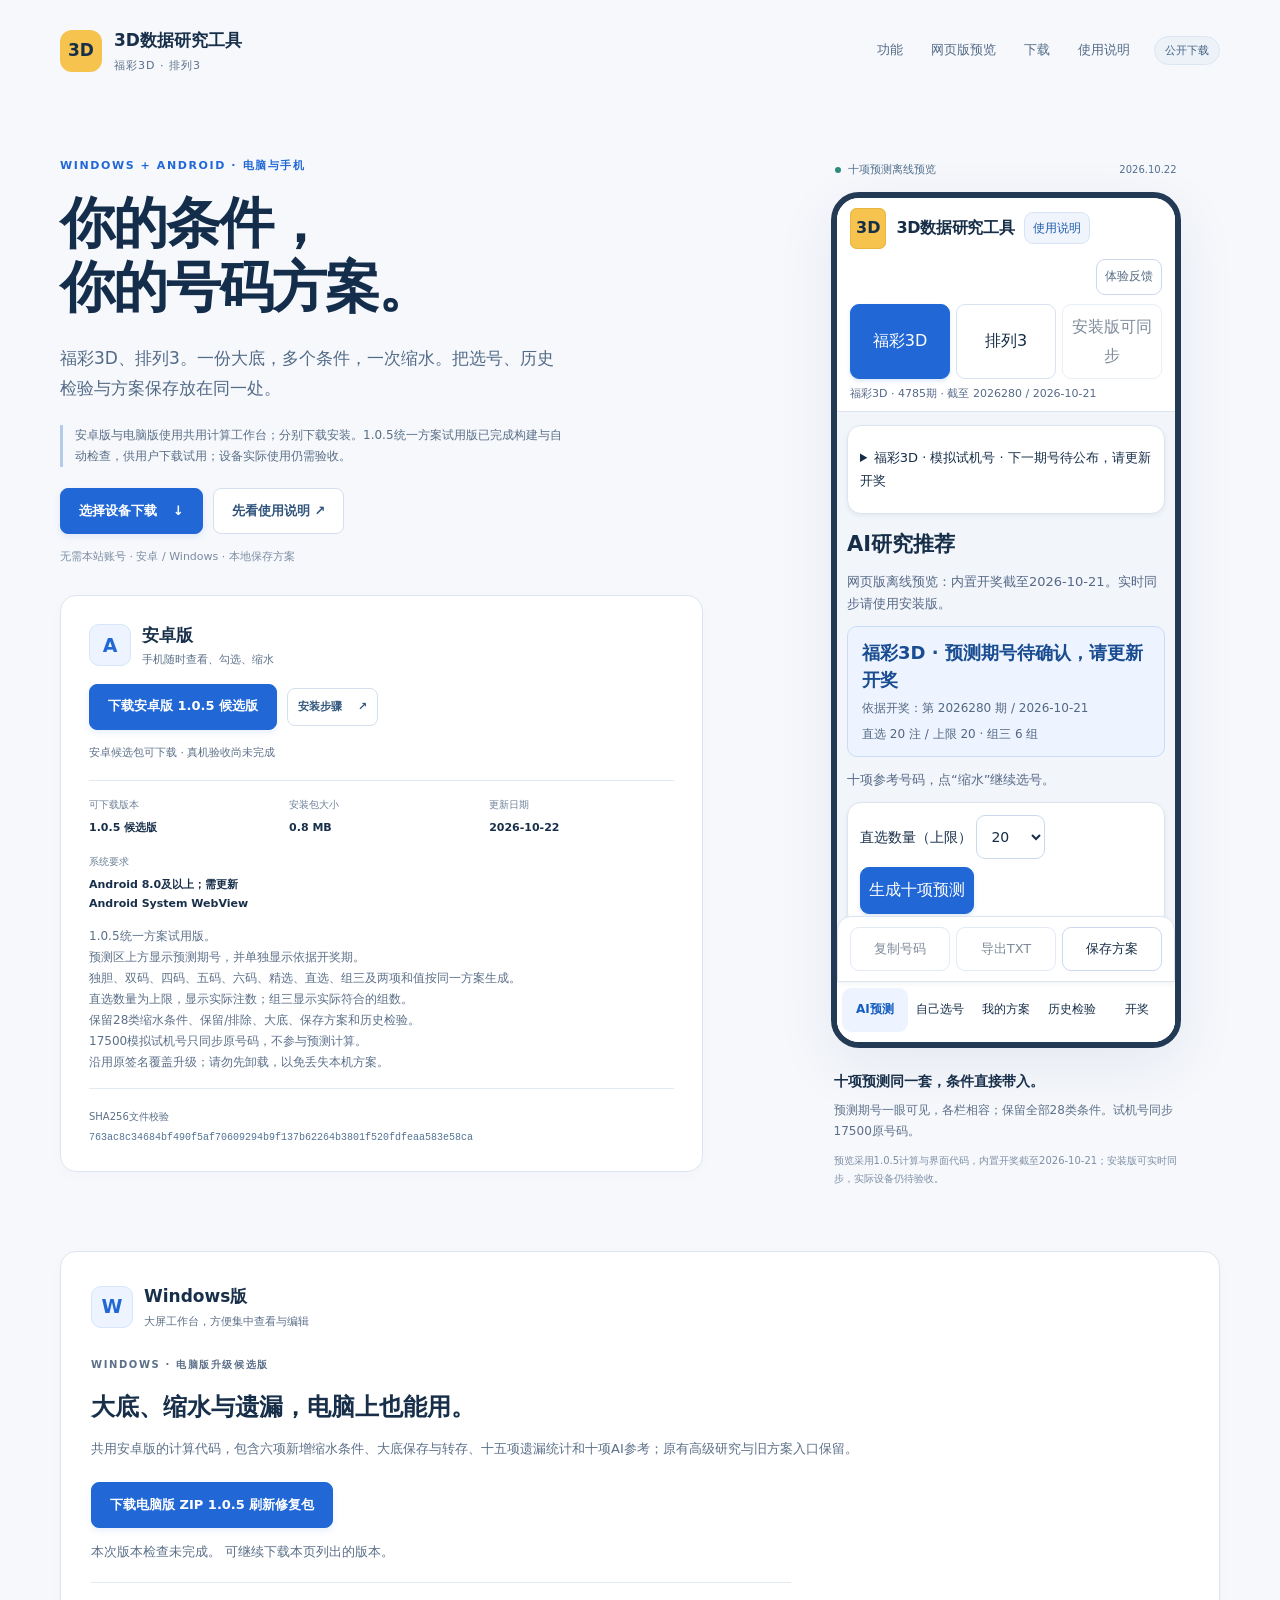
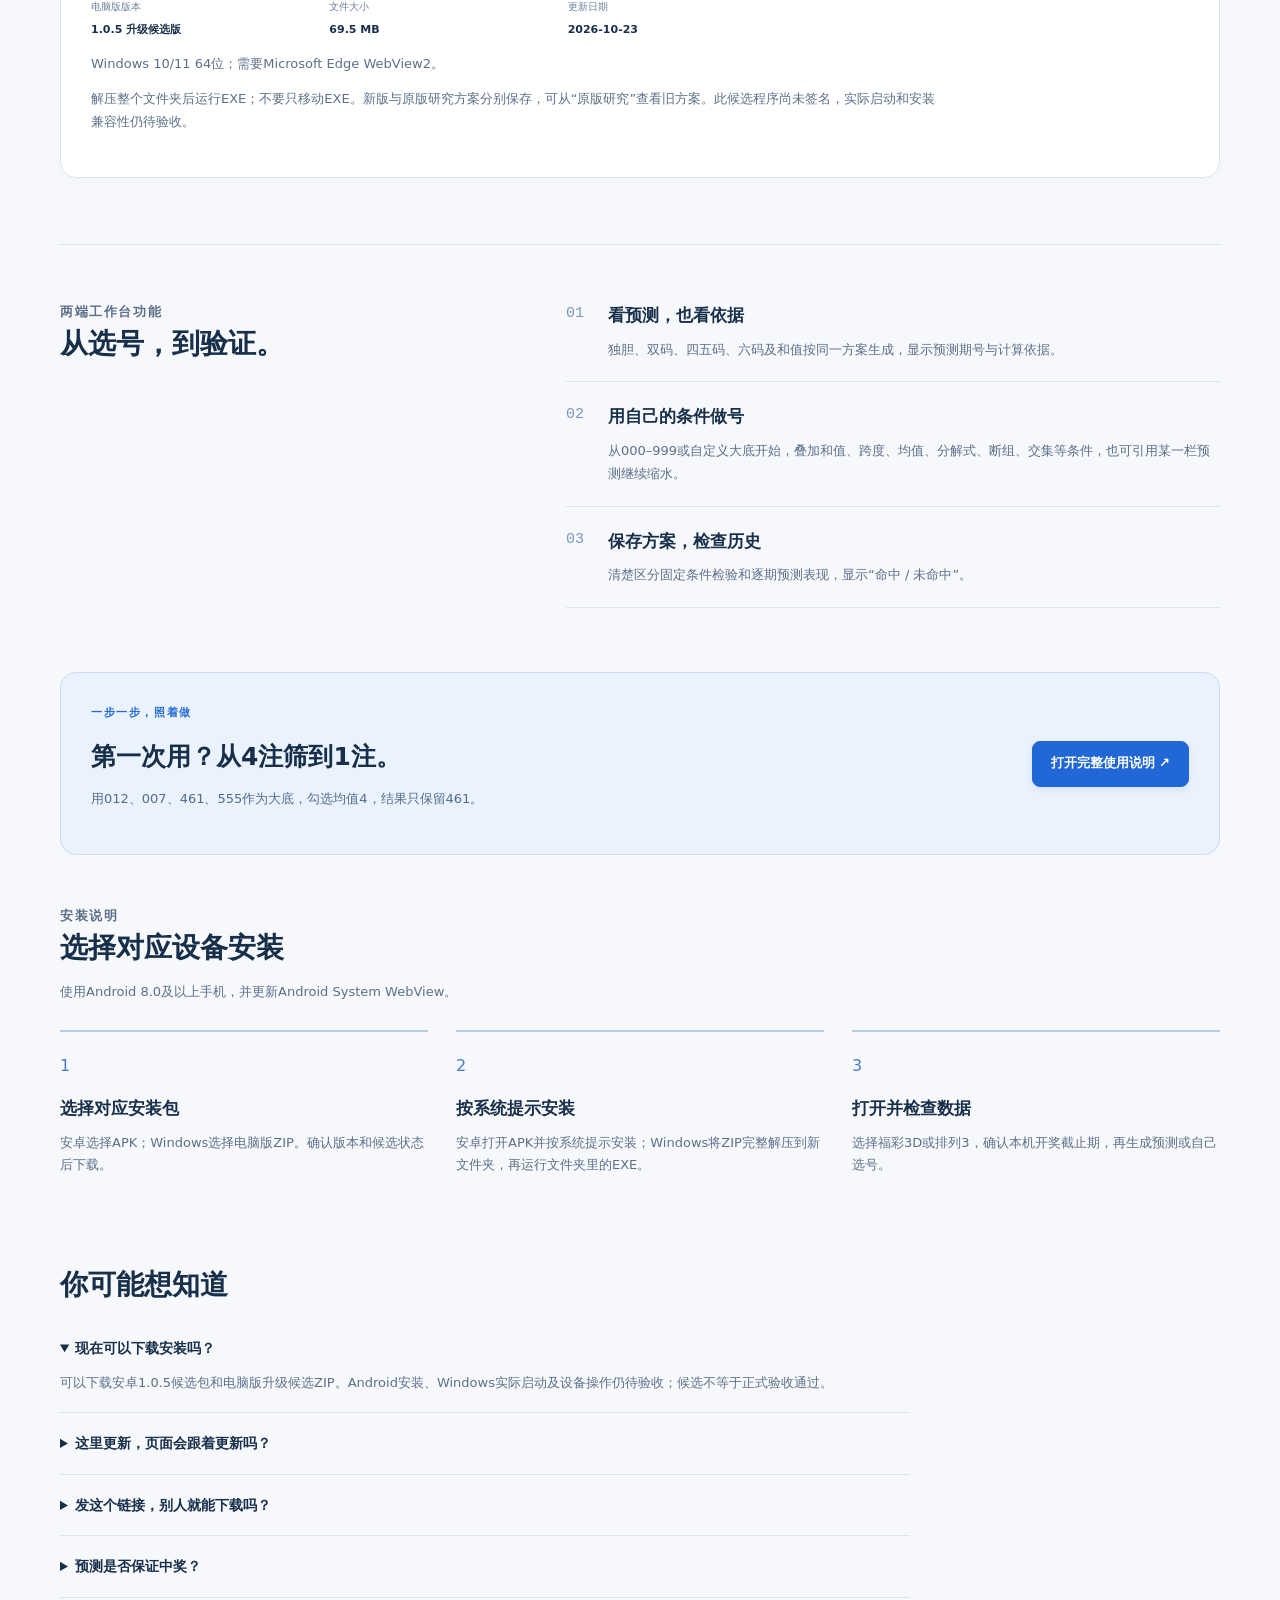
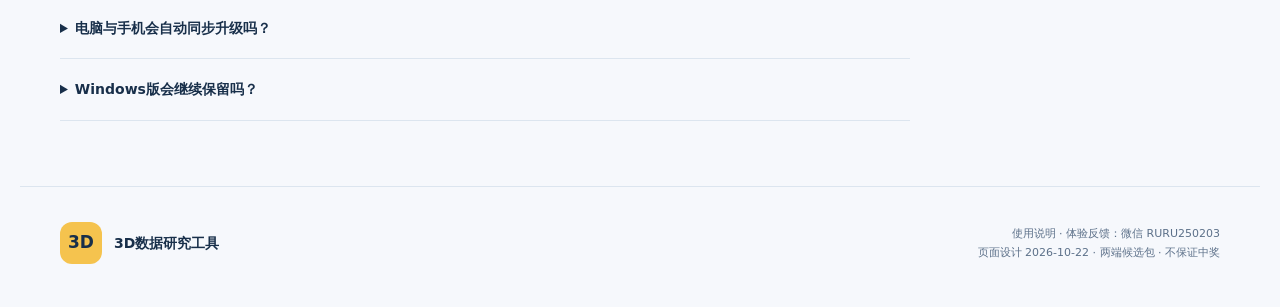
==== commit e7e74d0f: "Repair Windows 1.0.5 HTTPS runtime packaging" ====
--- a/index.html
+++ b/index.html
@@ -1,9 +1,9 @@
 <!doctype html>
-<html lang="zh-CN"><head><meta charset="utf-8"><meta name="viewport" content="width=device-width,initial-scale=1"><meta name="theme-color" content="#f8fafc"><title>3D数据研究工具 · 电脑版与安卓版下载</title><meta name="description" content="福彩3D、排列3研究工具公开下载入口。提供电脑版ZIP和安卓APK候选包，版本与说明分别更新。"><link rel="stylesheet" href="style.css"><script src="download.js?v=20261022-105" defer></script></head>
+<html lang="zh-CN"><head><meta charset="utf-8"><meta name="viewport" content="width=device-width,initial-scale=1"><meta name="theme-color" content="#f8fafc"><title>3D数据研究工具 · 电脑版与安卓版下载</title><meta name="description" content="福彩3D、排列3研究工具公开下载入口。提供电脑版ZIP和安卓APK候选包，版本与说明分别更新。"><link rel="stylesheet" href="style.css"><script src="download.js?v=20261023-refresh-fix" defer></script></head>
 <body><header class="top"><a class="brand" href="#"><span class="logo">3D</span><span>3D数据研究工具<small>福彩3D · 排列3</small></span></a><nav class="top-nav" aria-label="网站导航"><a href="#features">功能</a><a href="preview/?v=105">网页版预览</a><a href="#downloads">下载</a><a href="usage_guide.html?v=105">使用说明</a></nav><span class="preview">公开下载</span></header>
 <main><section class="hero"><div class="hero-copy"><p class="eyebrow">WINDOWS + ANDROID · 电脑与手机</p><h1>你的条件，<br>你的号码方案。</h1><p class="lead">福彩3D、排列3。一份大底，多个条件，一次缩水。把选号、历史检验与方案保存放在同一处。</p><p class="development">安卓版与电脑版使用共用计算工作台；分别下载安装。1.0.5统一方案试用版已完成构建与自动检查，供用户下载试用；设备实际使用仍需验收。</p><div class="actions"><a class="primary hero-cta" href="#downloads">选择设备下载 <span aria-hidden="true">↓</span></a><a class="secondary" href="usage_guide.html?v=105">先看使用说明 ↗</a></div><p class="hero-tip">无需本站账号 · 安卓 / Windows · 本地保存方案</p><div class="android-card" id="downloads"><div class="platform-label"><span class="platform-symbol">A</span><div><strong>安卓版</strong><small>手机随时查看、勾选、缩水</small></div></div><div class="actions"><a id="download" data-channel="candidate" class="primary" href="research3d-1.0.5.apk" download>下载安卓版 1.0.5 候选版</a><a class="secondary" href="#windows">电脑版下载 ↓</a><a href="#install" class="secondary">安装步骤 <span aria-hidden="true">↗</span></a></div><p class="live-status" id="release-status" role="status">安卓1.0.5候选包可直接下载；正在检查更新。</p><dl class="release"><div><dt>可下载版本</dt><dd id="version">1.0.5 候选版</dd></div><div><dt>安装包大小</dt><dd id="size">0.9 MB</dd></div><div><dt>更新日期</dt><dd id="android-date">2026-10-22</dd></div><div><dt>系统要求</dt><dd id="requirement">Android 8.0及以上；需更新WebView</dd></div></dl><p id="release-notes" hidden></p><div class="checksum" id="checksum-wrap" hidden><span>SHA256文件校验</span><code id="checksum"></code></div></div></div>
 <div class="visual"><div class="visual-heading"><span class="live-dot"></span>十项预测离线预览<span>2026.10.22</span></div><div class="app-shot"><iframe src="preview/?v=105" title="1.0.5十项预测离线界面预览" loading="lazy" style="width:100%;height:844px;border:0;display:block"></iframe></div><div class="visual-caption"><strong>十项预测同一套，条件直接带入。</strong><p>预测期号一眼可见，各栏相容；保留全部28类条件。试机号同步17500原号码。</p></div><p class="visual-note">预览采用1.0.5计算与界面代码，内置开奖截至2026-10-21；安装版可实时同步，实际设备仍待验收。</p></div></section>
-<section id="windows" class="windows-download"><div class="platform-label"><span class="platform-symbol">W</span><div><strong>Windows版</strong><small>大屏工作台，方便集中查看与编辑</small></div></div><p class="eyebrow">WINDOWS · 电脑版升级候选版</p><h2>大底、缩水与遗漏，电脑上也能用。</h2><p>共用安卓版的计算代码，包含六项新增缩水条件、大底保存与转存、十五项遗漏统计和十项AI参考；原有高级研究与旧方案入口保留。</p><div class="actions"><a id="windows-download" class="primary" href="research3d-windows-1.0.5-candidate-20261022.zip" download>下载电脑版 ZIP 1.0.5</a></div><p id="windows-status" class="live-status">电脑版1.0.5升级候选包可直接下载；完整解压后运行。</p><dl class="release"><div><dt>电脑版版本</dt><dd id="windows-version">1.0.5 升级候选版</dd></div><div><dt>文件大小</dt><dd id="windows-size">69.5 MB</dd></div><div><dt>更新日期</dt><dd id="windows-date">2026-10-22</dd></div></dl><p id="windows-requirement">Windows 10/11 64位；需要Microsoft Edge WebView2。</p><p>解压整个文件夹后运行EXE；不要只移动EXE。新版与原版研究方案分别保存，可从“原版研究”查看旧方案。此候选程序尚未签名，实际启动和安装兼容性仍待验收。</p><p id="windows-notes" hidden></p><div id="windows-checksum-wrap" class="checksum" hidden><span>电脑版ZIP SHA256</span><code id="windows-checksum"></code></div></section><section class="scope" id="features"><div class="section-title"><p class="eyebrow">两端工作台功能</p><h2>从选号，到验证。</h2></div><ol class="feature-list"><li><span>01</span><div><h3>看预测，也看依据</h3><p>独胆、双码、四五码、六码及和值按同一方案生成，显示预测期号与计算依据。</p></div></li><li><span>02</span><div><h3>用自己的条件做号</h3><p>从000–999或自定义大底开始，叠加和值、跨度、均值、分解式、断组、交集等条件，也可引用某一栏预测继续缩水。</p></div></li><li><span>03</span><div><h3>保存方案，检查历史</h3><p>清楚区分固定条件检验和逐期预测表现，显示“命中 / 未命中”。</p></div></li></ol></section>
+<section id="windows" class="windows-download"><div class="platform-label"><span class="platform-symbol">W</span><div><strong>Windows版</strong><small>大屏工作台，方便集中查看与编辑</small></div></div><p class="eyebrow">WINDOWS · 电脑版升级候选版</p><h2>大底、缩水与遗漏，电脑上也能用。</h2><p>共用安卓版的计算代码，包含六项新增缩水条件、大底保存与转存、十五项遗漏统计和十项AI参考；原有高级研究与旧方案入口保留。</p><div class="actions"><a id="windows-download" class="primary" href="research3d-windows-1.0.5-refresh-fix-20261023.zip" download>下载电脑版 ZIP 1.0.5 刷新修复包</a></div><p id="windows-status" class="live-status">电脑版1.0.5刷新修复包（10月23日）；关闭旧版，完整解压到新文件夹后运行。</p><dl class="release"><div><dt>电脑版版本</dt><dd id="windows-version">1.0.5 升级候选版</dd></div><div><dt>文件大小</dt><dd id="windows-size">69.5 MB</dd></div><div><dt>更新日期</dt><dd id="windows-date">2026-10-23</dd></div></dl><p id="windows-requirement">Windows 10/11 64位；需要Microsoft Edge WebView2。</p><p>解压整个文件夹后运行EXE；不要只移动EXE。新版与原版研究方案分别保存，可从“原版研究”查看旧方案。此候选程序尚未签名，实际启动和安装兼容性仍待验收。</p><p id="windows-notes" hidden></p><div id="windows-checksum-wrap" class="checksum" hidden><span>电脑版ZIP SHA256</span><code id="windows-checksum"></code></div></section><section class="scope" id="features"><div class="section-title"><p class="eyebrow">两端工作台功能</p><h2>从选号，到验证。</h2></div><ol class="feature-list"><li><span>01</span><div><h3>看预测，也看依据</h3><p>独胆、双码、四五码、六码及和值按同一方案生成，显示预测期号与计算依据。</p></div></li><li><span>02</span><div><h3>用自己的条件做号</h3><p>从000–999或自定义大底开始，叠加和值、跨度、均值、分解式、断组、交集等条件，也可引用某一栏预测继续缩水。</p></div></li><li><span>03</span><div><h3>保存方案，检查历史</h3><p>清楚区分固定条件检验和逐期预测表现，显示“命中 / 未命中”。</p></div></li></ol></section>
 <section class="guide-banner"><div><p class="eyebrow">一步一步，照着做</p><h2>第一次用？从4注筛到1注。</h2><p>用012、007、461、555作为大底，勾选均值4，结果只保留461。</p></div><a class="primary" href="usage_guide.html?v=105#guide-example">打开完整使用说明 ↗</a></section><section class="install" id="install"><div class="section-title"><p class="eyebrow">安装说明</p><h2>选择对应设备安装</h2><p>使用Android 8.0及以上手机，并更新Android System WebView。</p></div><div class="steps"><article><span>1</span><h3>选择对应安装包</h3><p>安卓选择APK；Windows选择电脑版ZIP。确认版本和候选状态后下载。</p></article><article><span>2</span><h3>按系统提示安装</h3><p>安卓打开APK并按系统提示安装；Windows将ZIP完整解压到新文件夹，再运行文件夹里的EXE。</p></article><article><span>3</span><h3>打开并检查数据</h3><p>选择福彩3D或排列3，确认本机开奖截止期，再生成预测或自己选号。</p></article></div></section>
 <section class="questions" id="faq"><h2>你可能想知道</h2><details open><summary>现在可以下载安装吗？</summary><p>可以下载安卓1.0.5候选包和电脑版升级候选ZIP。Android安装、Windows实际启动及设备操作仍待验收；候选不等于正式验收通过。</p></details><details><summary>这里更新，页面会跟着更新吗？</summary><p>下载页读取同一份版本清单。发布对应平台的新包后，该平台版本、说明和下载入口一起更新；页面可见时约每30秒检查，回到页面时也会重查。未完成的构建不会当成新版发布。</p></details><details><summary>发这个链接，别人就能下载吗？</summary><p>下载页已开放公开访问，无需本站账号。把本页网址发给对方，对方可在电脑或安卓手机浏览器打开下载；下载入口会随新版发布更新。</p></details><details><summary>预测是否保证中奖？</summary><p>不保证。AI评分用于研究与排序，尚未证明稳定预测优势。历史命中率不代表未来中奖概率，命中表示符合本栏条件。</p></details><details><summary>电脑与手机会自动同步升级吗？</summary><p>工作台共用计算代码，但两端分别打包、显示版本与日期。网页约每30秒读取下载信息；已安装软件需要下载对应新包升级，不会自动替换程序。开奖数据由各端自行联网获取，个人方案不会跨设备自动同步。</p></details><details><summary>Windows版会继续保留吗？</summary><p>会。升级电脑版保留原版研究入口和原方案，新增共用工作台；新旧工作台方案分别保存。安卓与电脑之间暂不互导方案。</p></details></section>
 </main><footer><div class="brand"><span class="logo">3D</span><span>3D数据研究工具</span></div><p><a href="usage_guide.html?v=105">使用说明</a> · 体验反馈：微信 RURU250203<br>页面设计 2026-10-22 · 两端候选包 · 不保证中奖</p></footer></body></html>
